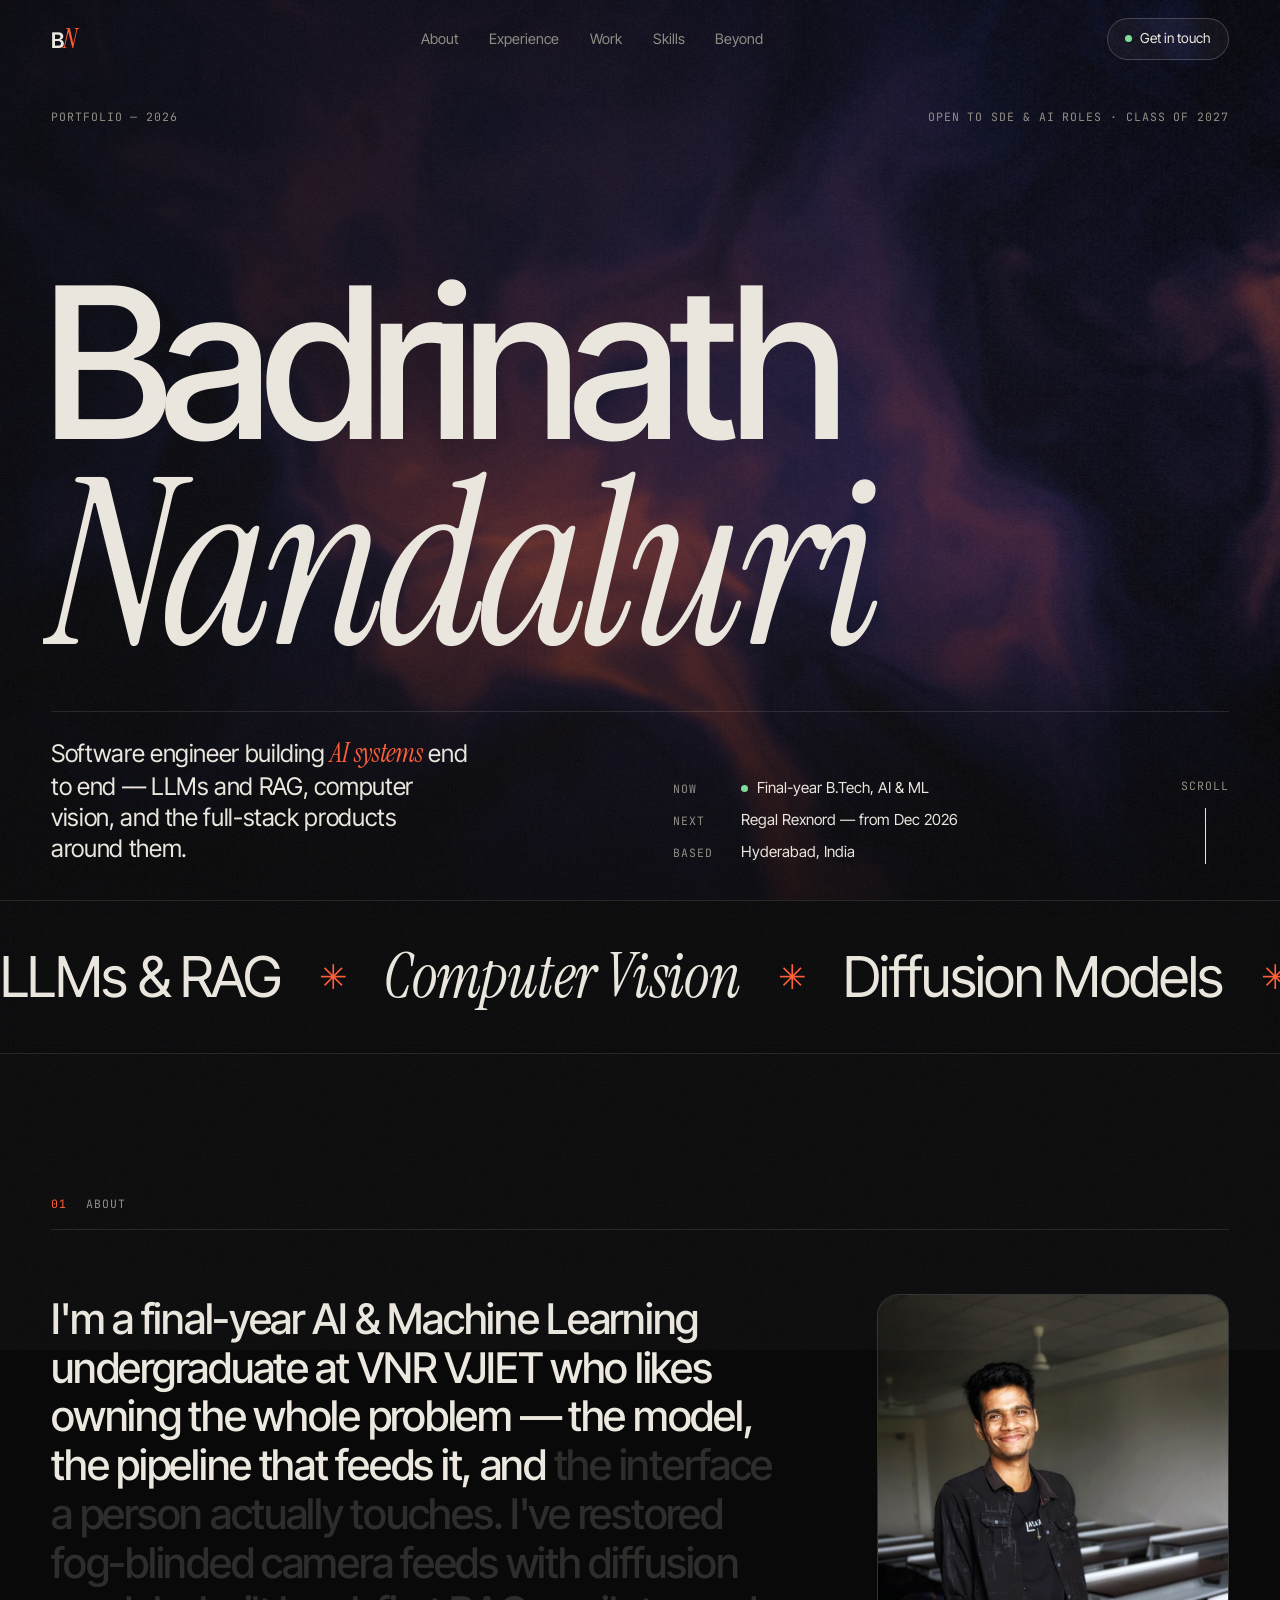
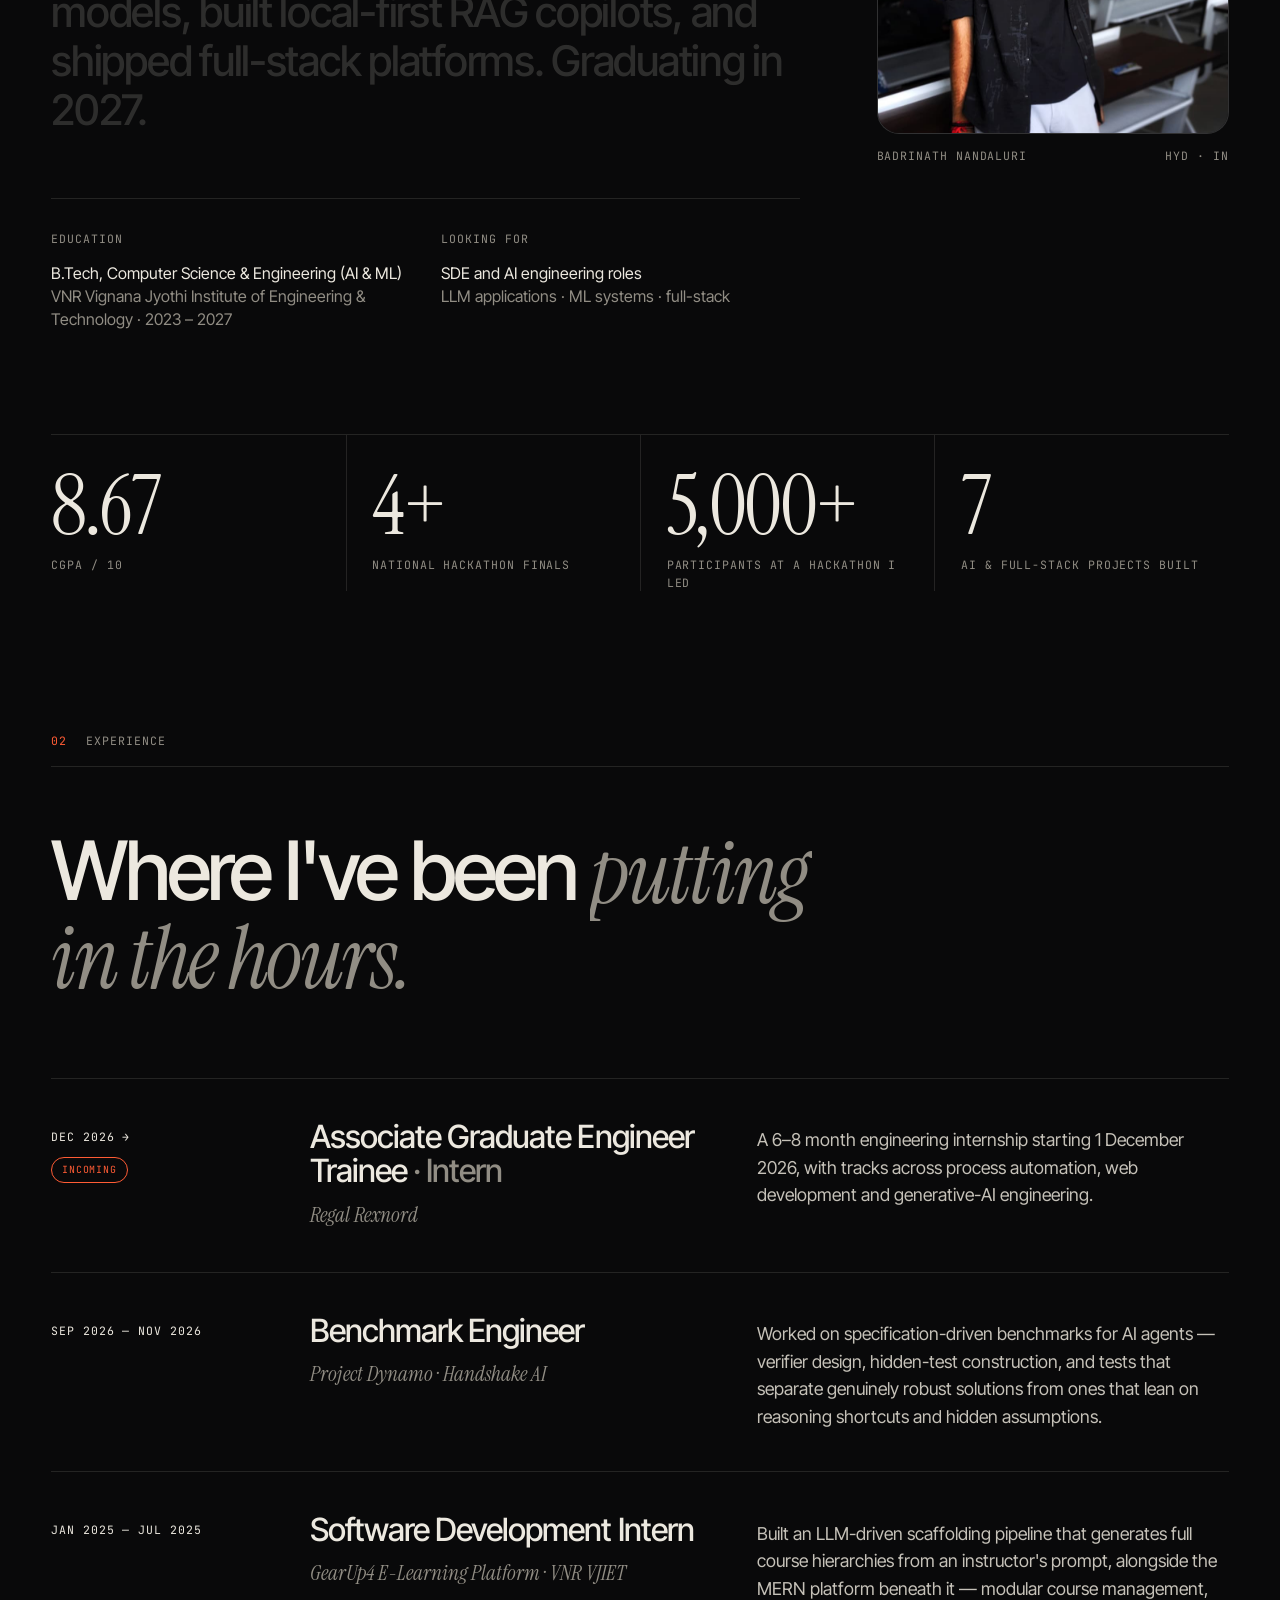
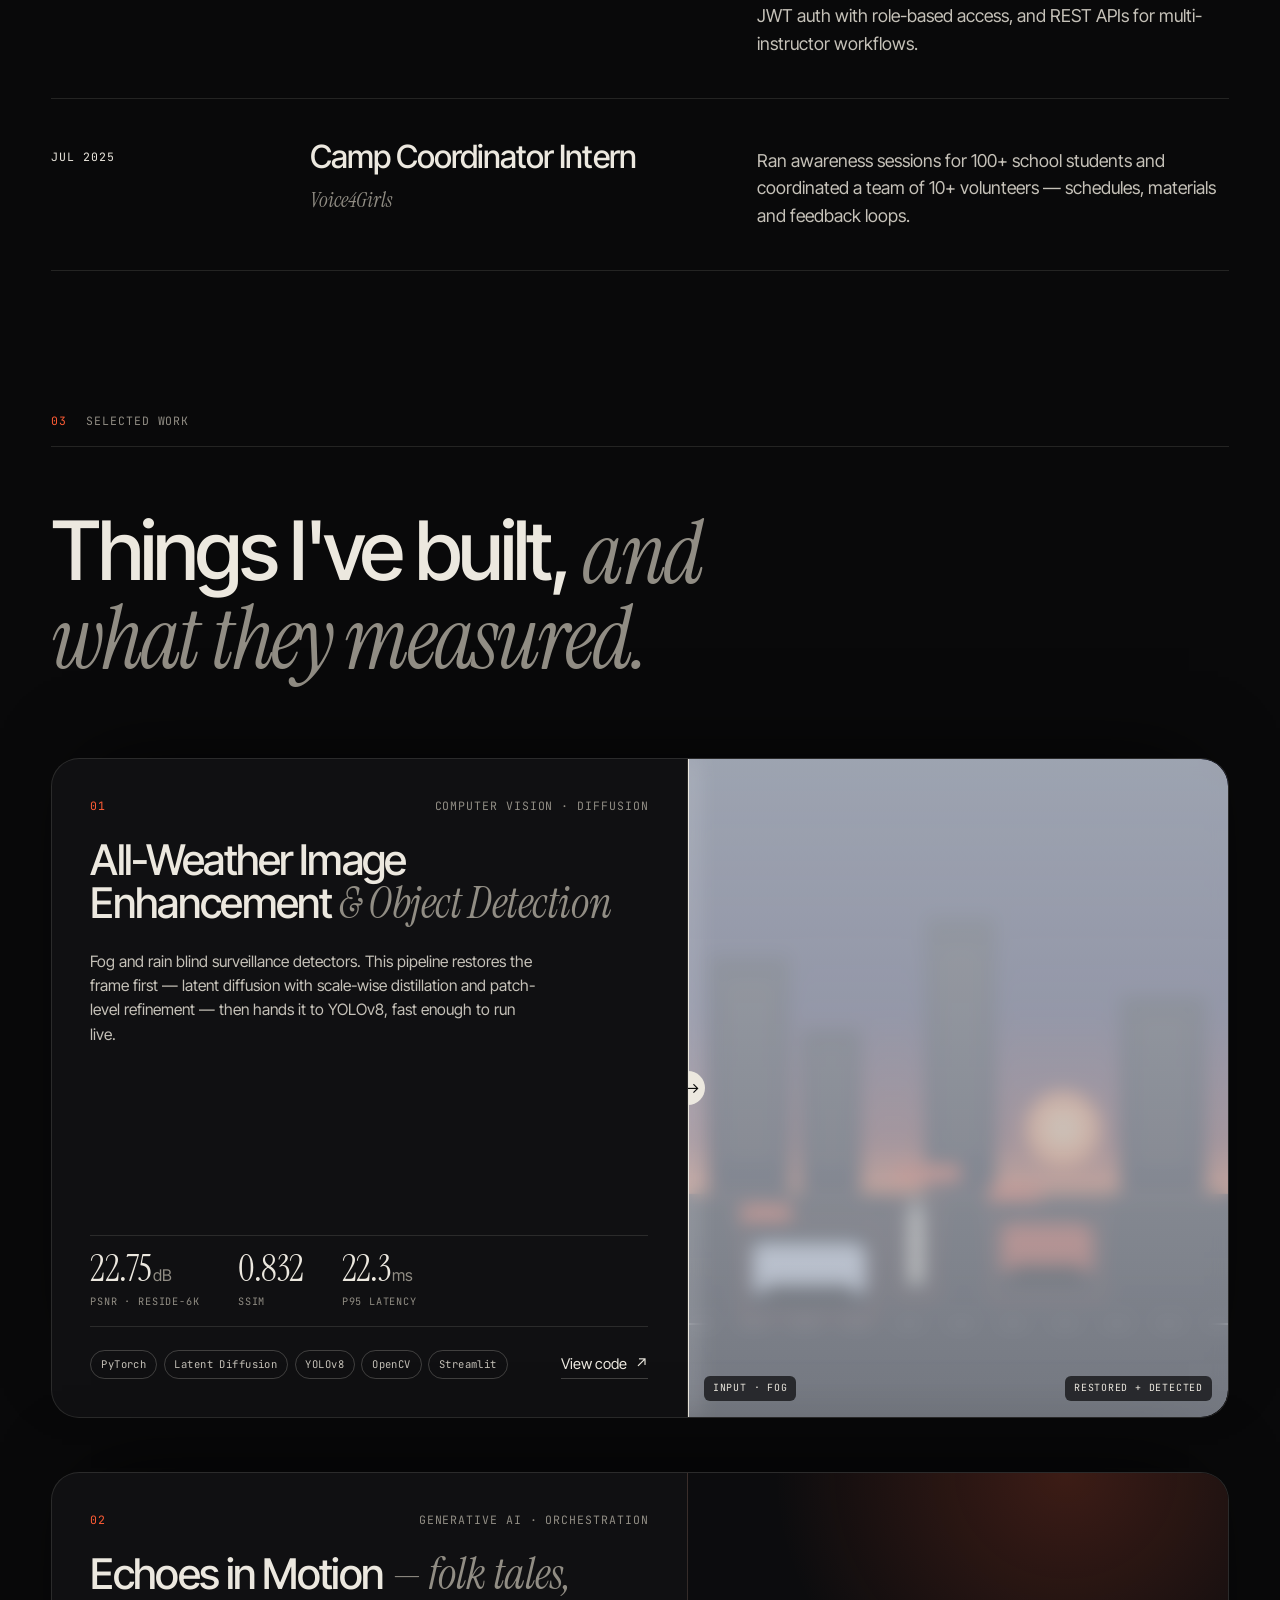
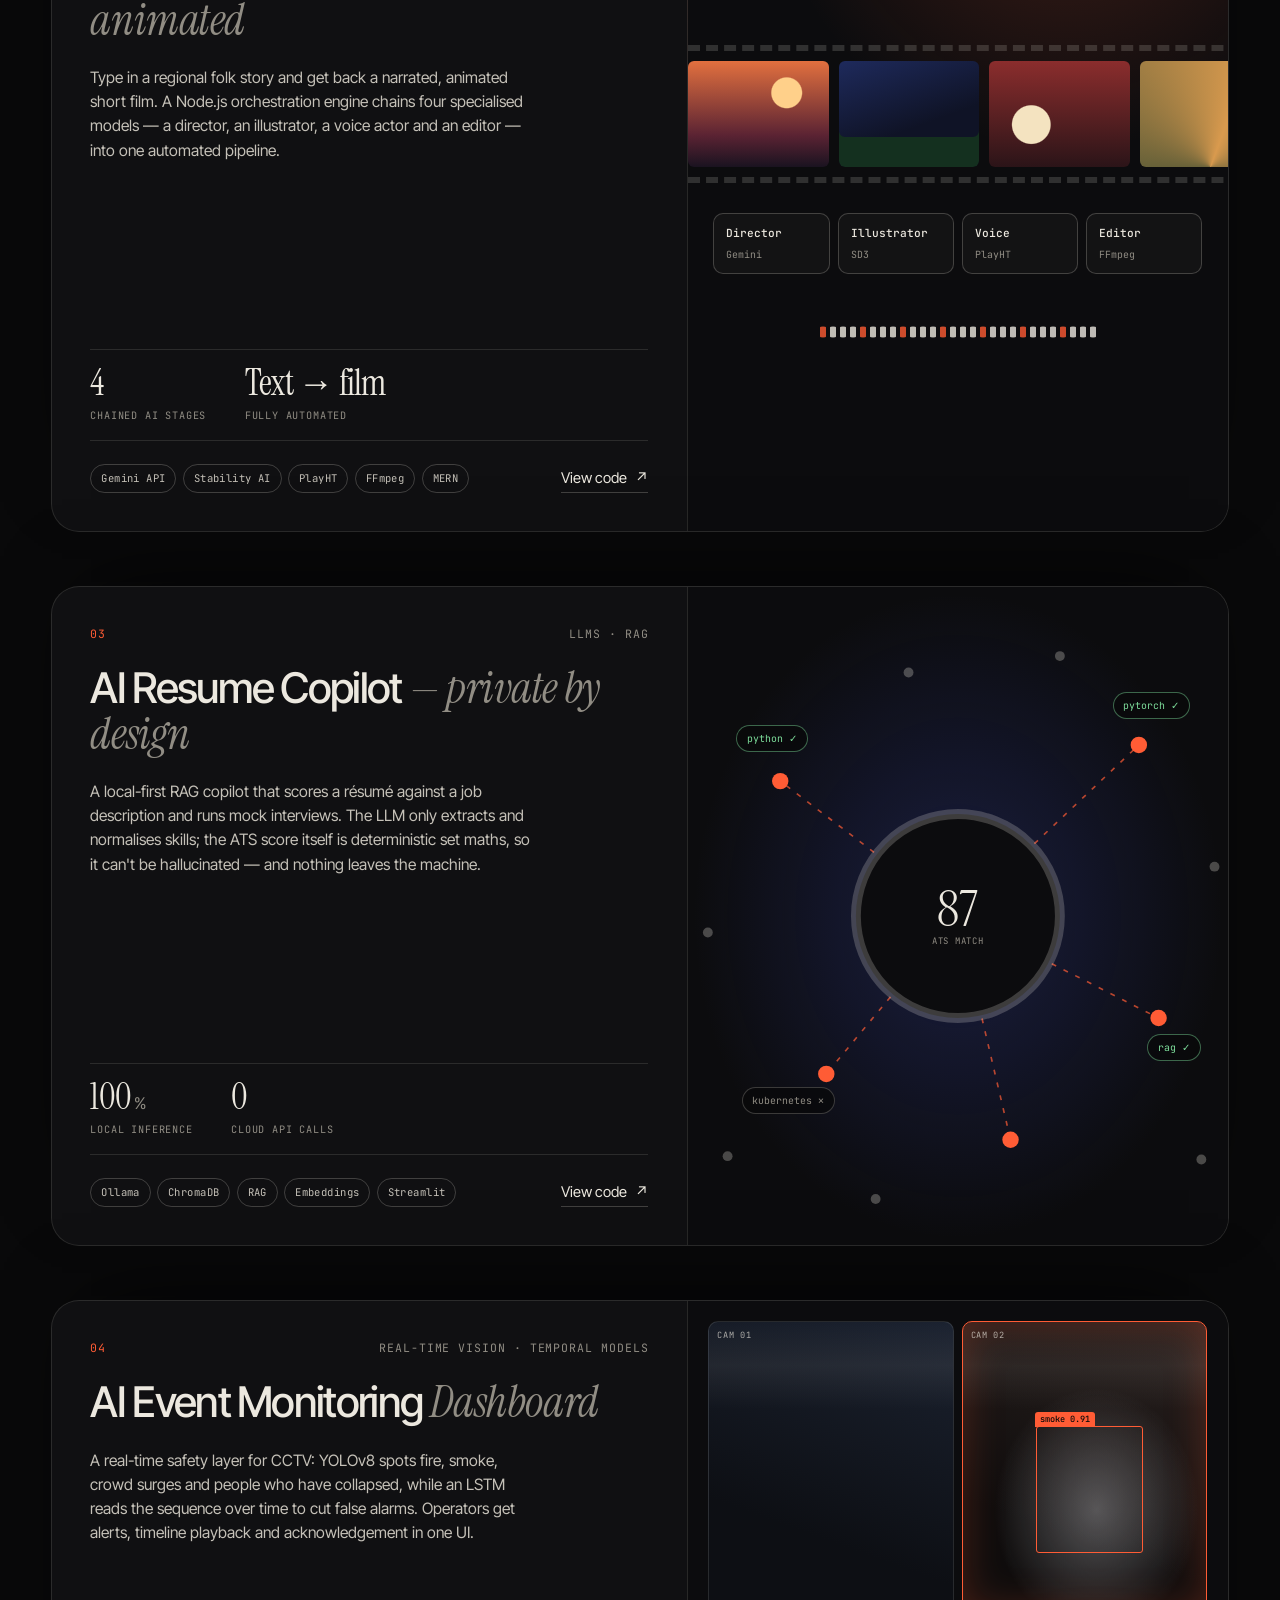
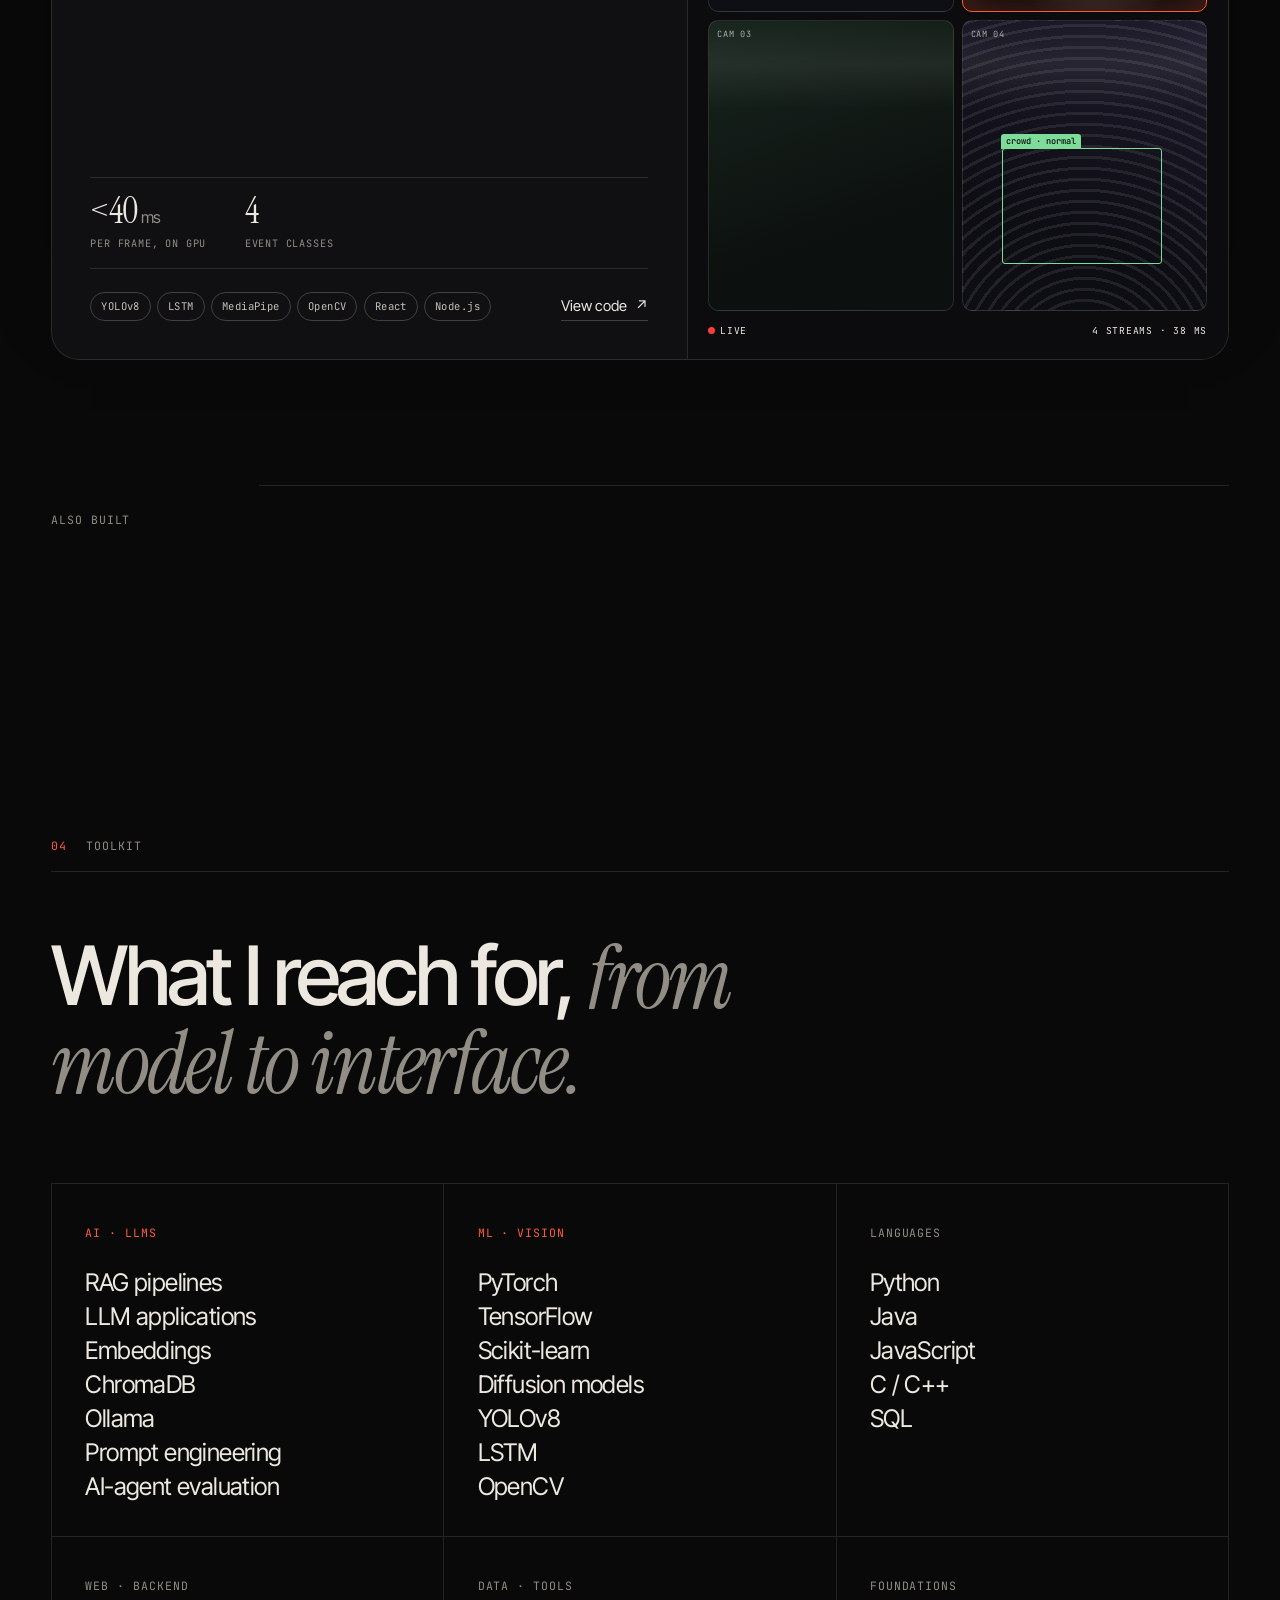
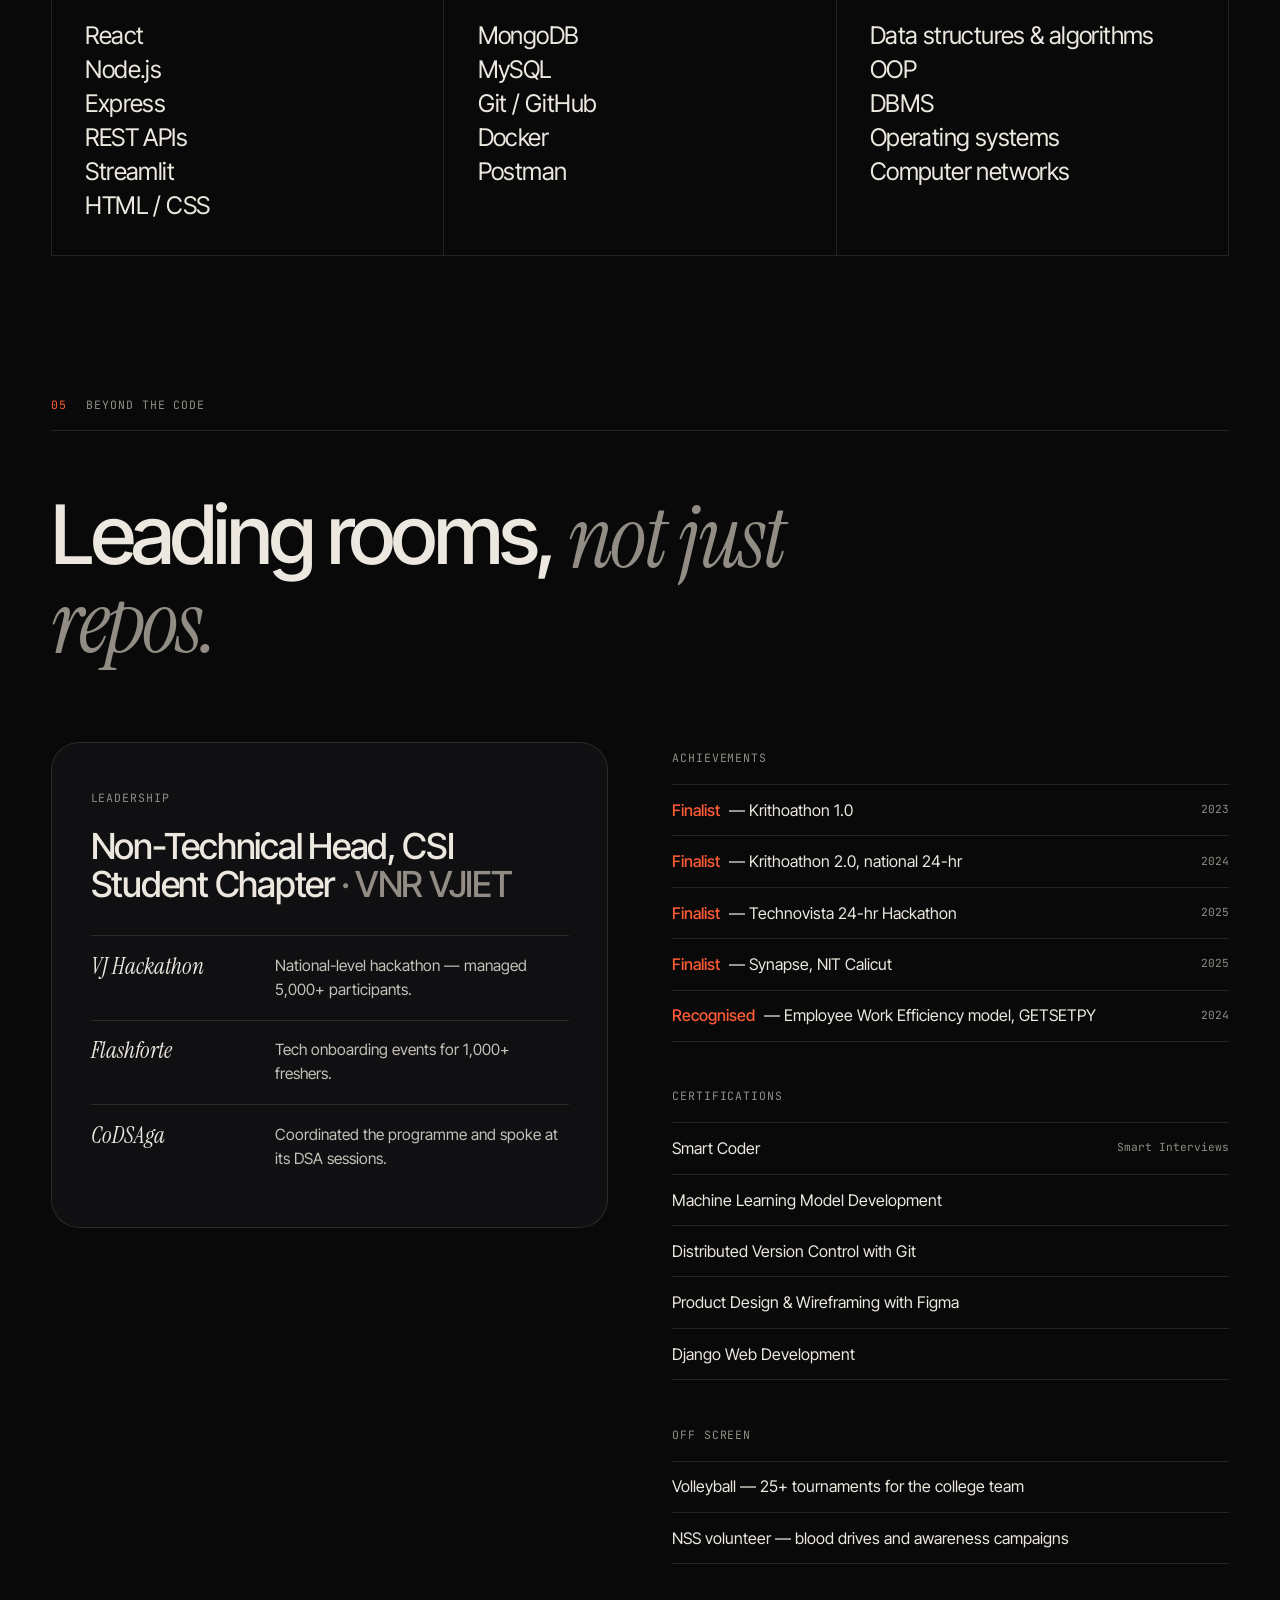
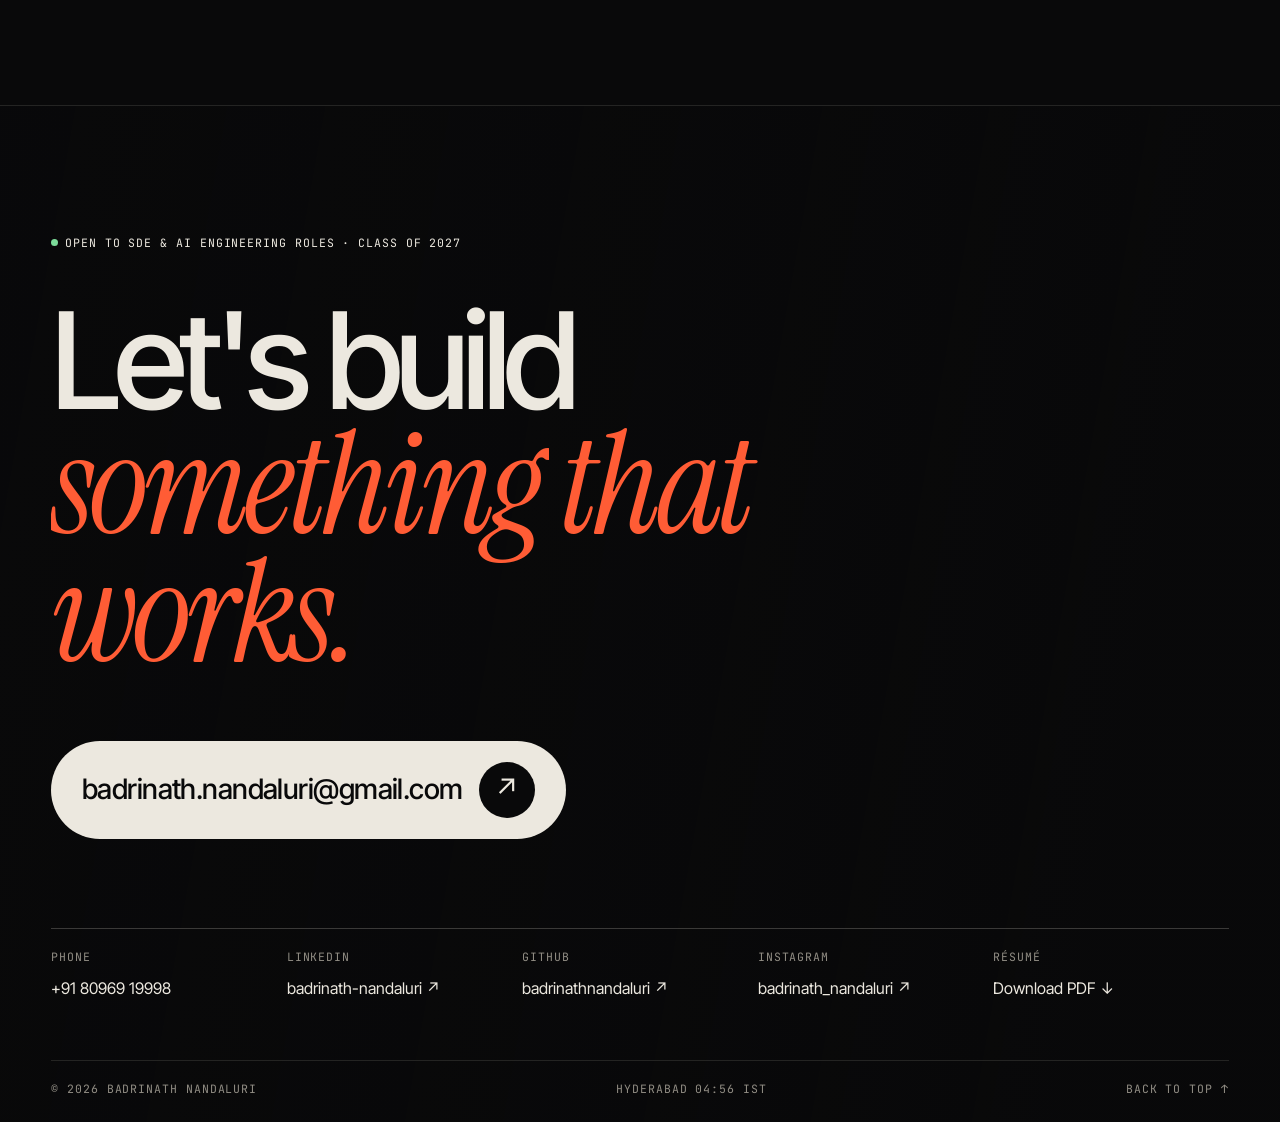
==== index.html @ 9f899bd2 "Add personal portfolio site Co-Authored-By: Claude <noreply@anthropic.com>" ====
<!doctype html>
<html lang="en">
<head>
  <meta charset="utf-8">
  <meta name="viewport" content="width=device-width, initial-scale=1">
  <title>Badrinath Nandaluri — Software Engineer, AI &amp; LLM Systems</title>
  <meta name="description" content="Portfolio of Badrinath Nandaluri — software engineer building AI systems end to end: LLMs and RAG, computer vision, and the full-stack products around them.">
  <meta name="theme-color" content="#09090a">
  <meta property="og:type" content="website">
  <meta property="og:title" content="Badrinath Nandaluri — Software Engineer, AI &amp; LLM Systems">
  <meta property="og:description" content="AI systems built end to end: LLMs and RAG, computer vision, and the full-stack products around them.">
  <link rel="icon" href="assets/favicon.svg" type="image/svg+xml">
  <link rel="preconnect" href="https://fonts.googleapis.com">
  <link rel="preconnect" href="https://fonts.gstatic.com" crossorigin>
  <link href="https://fonts.googleapis.com/css2?family=Instrument+Serif:ital@0;1&family=Inter+Tight:wght@400;500;600&family=JetBrains+Mono:wght@400;500&display=swap" rel="stylesheet">
  <link rel="stylesheet" href="css/style.css">
  <script>document.documentElement.classList.add('js');</script>
</head>
<body>

  <!-- Intro loader -->
  <div class="loader" aria-hidden="true">
    <div class="loader__row">
      <span class="loader__name">Badrinath Nandaluri</span>
      <span class="loader__count"><span id="loaderCount">0</span></span>
    </div>
    <div class="loader__bar"><i id="loaderBar"></i></div>
  </div>

  <!-- Living background -->
  <canvas id="gl" aria-hidden="true"></canvas>
  <div class="grain" aria-hidden="true"></div>

  <!-- Cursor -->
  <div class="cursor" aria-hidden="true"><span class="cursor__label"></span></div>

  <header class="nav" id="nav">
    <a class="nav__logo" href="#top" aria-label="Back to top">B<em>N</em></a>
    <nav class="nav__links" aria-label="Sections">
      <a href="#about">About</a>
      <a href="#experience">Experience</a>
      <a href="#work">Work</a>
      <a href="#skills">Skills</a>
      <a href="#beyond">Beyond</a>
    </nav>
    <a class="nav__cta" href="#contact" data-magnetic><i class="dot"></i>Get in touch</a>
  </header>

  <main id="top">

    <!-- ============ HERO ============ -->
    <section class="hero">
      <div class="hero__top">
        <span class="mono">Portfolio — 2026</span>
        <span class="mono hero__coords">Open to SDE &amp; AI roles · Class of 2027</span>
      </div>

      <h1 class="hero__title" aria-label="Badrinath Nandaluri">
        <span class="line"><span class="line__in">Badrinath</span></span>
        <span class="line line--serif"><span class="line__in"><em>Nandaluri</em></span></span>
      </h1>

      <div class="hero__bottom">
        <p class="hero__lede fade-up">
          Software engineer building <em>AI systems</em> end to end — LLMs and RAG,
          computer vision, and the full-stack products around them.
        </p>
        <ul class="hero__meta fade-up">
          <li><span class="mono">Now</span><span><i class="dot"></i>Final-year B.Tech, AI &amp; ML</span></li>
          <li><span class="mono">Next</span><span>Regal Rexnord — from Dec 2026</span></li>
          <li><span class="mono">Based</span><span>Hyderabad, India</span></li>
        </ul>
        <a class="hero__scroll fade-up" href="#about" aria-label="Scroll to about">
          <span class="mono">Scroll</span><i></i>
        </a>
      </div>
    </section>

    <!-- ============ MARQUEE ============ -->
    <div class="marquee" aria-hidden="true">
      <div class="marquee__track">
        <span>LLMs &amp; RAG</span><b>✳</b><span><em>Computer Vision</em></span><b>✳</b><span>Diffusion Models</span><b>✳</b><span><em>Full-Stack Engineering</em></span><b>✳</b><span>AI Evaluation</span><b>✳</b>
        <span>LLMs &amp; RAG</span><b>✳</b><span><em>Computer Vision</em></span><b>✳</b><span>Diffusion Models</span><b>✳</b><span><em>Full-Stack Engineering</em></span><b>✳</b><span>AI Evaluation</span><b>✳</b>
      </div>
    </div>

    <!-- ============ ABOUT ============ -->
    <section class="section about" id="about">
      <div class="section__head">
        <span class="mono idx">01</span>
        <span class="mono">About</span>
      </div>

      <div class="about__grid">
        <div class="about__text">
          <p class="about__statement" data-scrub>
            I'm a final-year AI &amp; Machine Learning undergraduate at VNR VJIET who likes owning the
            whole problem — the model, the pipeline that feeds it, and the interface a person actually
            touches. I've restored fog-blinded camera feeds with diffusion models, built local-first RAG
            copilots, and shipped full-stack platforms. Graduating in 2027.
          </p>

          <div class="about__edu reveal">
            <div>
              <span class="mono">Education</span>
              <p>B.Tech, Computer Science &amp; Engineering (AI &amp; ML)<br><span class="dim">VNR Vignana Jyothi Institute of Engineering &amp; Technology · 2023 – 2027</span></p>
            </div>
            <div>
              <span class="mono">Looking for</span>
              <p>SDE and AI engineering roles<br><span class="dim">LLM applications · ML systems · full-stack</span></p>
            </div>
          </div>
        </div>

        <figure class="about__photo reveal" data-tilt>
          <div class="about__photo-in">
            <img src="assets/photo.jpg" alt="Portrait of Badrinath Nandaluri" loading="lazy" onerror="this.parentNode.classList.add('no-photo');this.remove()">
            <div class="about__mono" aria-hidden="true">B<em>N</em></div>
          </div>
          <figcaption class="mono"><span>Badrinath Nandaluri</span><span>HYD · IN</span></figcaption>
        </figure>
      </div>

      <ul class="stats">
        <li class="reveal"><strong><span data-count="8.67" data-decimals="2">8.67</span></strong><span class="mono">CGPA / 10</span></li>
        <li class="reveal"><strong><span data-count="4">4</span>+</strong><span class="mono">National hackathon finals</span></li>
        <li class="reveal"><strong><span data-count="5000" data-sep="1">5,000</span>+</strong><span class="mono">Participants at a hackathon I led</span></li>
        <li class="reveal"><strong><span data-count="7">7</span></strong><span class="mono">AI &amp; full-stack projects built</span></li>
      </ul>
    </section>

    <!-- ============ EXPERIENCE ============ -->
    <section class="section experience" id="experience">
      <div class="section__head">
        <span class="mono idx">02</span>
        <span class="mono">Experience</span>
      </div>
      <h2 class="section__title" data-split>Where I've been <em>putting in the hours.</em></h2>

      <ol class="xp">
        <li class="xp__row reveal">
          <div class="xp__when mono">Dec 2026 →<span class="tag">Incoming</span></div>
          <div class="xp__what">
            <h3>Associate Graduate Engineer Trainee <span class="dim">· Intern</span></h3>
            <p class="xp__org">Regal Rexnord</p>
          </div>
          <p class="xp__desc">A 6–8 month engineering internship starting 1 December 2026, with tracks across process automation, web development and generative-AI engineering.</p>
        </li>

        <li class="xp__row reveal">
          <div class="xp__when mono">Sep 2026 — Nov 2026</div>
          <div class="xp__what">
            <h3>Benchmark Engineer</h3>
            <p class="xp__org">Project Dynamo · Handshake AI</p>
          </div>
          <p class="xp__desc">Worked on specification-driven benchmarks for AI agents — verifier design, hidden-test construction, and tests that separate genuinely robust solutions from ones that lean on reasoning shortcuts and hidden assumptions.</p>
        </li>

        <li class="xp__row reveal">
          <div class="xp__when mono">Jan 2025 — Jul 2025</div>
          <div class="xp__what">
            <h3>Software Development Intern</h3>
            <p class="xp__org">GearUp4 E-Learning Platform · VNR VJIET</p>
          </div>
          <p class="xp__desc">Built an LLM-driven scaffolding pipeline that generates full course hierarchies from an instructor's prompt, alongside the MERN platform beneath it — modular course management, JWT auth with role-based access, and REST APIs for multi-instructor workflows.</p>
        </li>

        <li class="xp__row reveal">
          <div class="xp__when mono">Jul 2025</div>
          <div class="xp__what">
            <h3>Camp Coordinator Intern</h3>
            <p class="xp__org">Voice4Girls</p>
          </div>
          <p class="xp__desc">Ran awareness sessions for 100+ school students and coordinated a team of 10+ volunteers — schedules, materials and feedback loops.</p>
        </li>
      </ol>
    </section>

    <!-- ============ WORK ============ -->
    <section class="section work" id="work">
      <div class="section__head">
        <span class="mono idx">03</span>
        <span class="mono">Selected work</span>
      </div>
      <h2 class="section__title" data-split>Things I've built, <em>and what they measured.</em></h2>

      <div class="stack">

        <!-- 01 -->
        <article class="card" id="project-1" style="--i:0">
          <div class="card__in">
            <div class="card__body">
              <div class="card__top mono"><span>01</span><span>Computer vision · Diffusion</span></div>
              <h3 class="card__title">All-Weather Image Enhancement <em>&amp; Object Detection</em></h3>
              <p class="card__desc">Fog and rain blind surveillance detectors. This pipeline restores the frame first — latent diffusion with scale-wise distillation and patch-level refinement — then hands it to YOLOv8, fast enough to run live.</p>
              <dl class="card__metrics">
                <div><dt>22.75<small>dB</small></dt><dd class="mono">PSNR · RESIDE-6K</dd></div>
                <div><dt>0.832</dt><dd class="mono">SSIM</dd></div>
                <div><dt>22.3<small>ms</small></dt><dd class="mono">P95 latency</dd></div>
              </dl>
              <div class="card__foot">
                <ul class="chips"><li>PyTorch</li><li>Latent Diffusion</li><li>YOLOv8</li><li>OpenCV</li><li>Streamlit</li></ul>
                <a class="arrow-link" href="https://github.com/badrinathnandaluri/All_Weather_Image_Enhancement_and_Object-Detection" target="_blank" rel="noopener" data-cursor="Open">View code <span>↗</span></a>
              </div>
            </div>
            <div class="card__visual v-weather" aria-hidden="true">
              <div class="v-weather__scene">
                <i class="sun"></i>
                <i class="bld b1"></i><i class="bld b2"></i><i class="bld b3"></i><i class="bld b4"></i>
                <i class="road"></i>
                <i class="car c1"></i><i class="car c2"></i><i class="person"></i>
              </div>
              <div class="v-weather__boxes">
                <b class="box bx1"><span>car 0.94</span></b>
                <b class="box bx2"><span>car 0.89</span></b>
                <b class="box bx3"><span>person 0.91</span></b>
              </div>
              <div class="v-weather__fog"></div>
              <div class="v-weather__bar"></div>
              <span class="v-label v-label--l mono">Input · fog</span>
              <span class="v-label v-label--r mono">Restored + detected</span>
            </div>
          </div>
        </article>

        <!-- 02 -->
        <article class="card" id="project-2" style="--i:1">
          <div class="card__in">
            <div class="card__body">
              <div class="card__top mono"><span>02</span><span>Generative AI · Orchestration</span></div>
              <h3 class="card__title">Echoes in Motion <em>— folk tales, animated</em></h3>
              <p class="card__desc">Type in a regional folk story and get back a narrated, animated short film. A Node.js orchestration engine chains four specialised models — a director, an illustrator, a voice actor and an editor — into one automated pipeline.</p>
              <dl class="card__metrics">
                <div><dt>4</dt><dd class="mono">Chained AI stages</dd></div>
                <div><dt>Text → film</dt><dd class="mono">Fully automated</dd></div>
              </dl>
              <div class="card__foot">
                <ul class="chips"><li>Gemini API</li><li>Stability AI</li><li>PlayHT</li><li>FFmpeg</li><li>MERN</li></ul>
                <a class="arrow-link" href="https://github.com/badrinathnandaluri/echoesinmotion" target="_blank" rel="noopener" data-cursor="Open">View code <span>↗</span></a>
              </div>
            </div>
            <div class="card__visual v-echo" aria-hidden="true">
              <div class="v-echo__film">
                <i></i><i></i><i></i><i></i><i></i><i></i>
                <i></i><i></i><i></i><i></i><i></i><i></i>
              </div>
              <ol class="v-echo__pipe mono">
                <li><b>Director</b><span>Gemini</span></li>
                <li><b>Illustrator</b><span>SD3</span></li>
                <li><b>Voice</b><span>PlayHT</span></li>
                <li><b>Editor</b><span>FFmpeg</span></li>
              </ol>
              <div class="v-echo__wave"><i></i><i></i><i></i><i></i><i></i><i></i><i></i><i></i><i></i><i></i><i></i><i></i><i></i><i></i><i></i><i></i><i></i><i></i><i></i><i></i><i></i><i></i><i></i><i></i><i></i><i></i><i></i><i></i></div>
            </div>
          </div>
        </article>

        <!-- 03 -->
        <article class="card" id="project-3" style="--i:2">
          <div class="card__in">
            <div class="card__body">
              <div class="card__top mono"><span>03</span><span>LLMs · RAG</span></div>
              <h3 class="card__title">AI Resume Copilot <em>— private by design</em></h3>
              <p class="card__desc">A local-first RAG copilot that scores a résumé against a job description and runs mock interviews. The LLM only extracts and normalises skills; the ATS score itself is deterministic set maths, so it can't be hallucinated — and nothing leaves the machine.</p>
              <dl class="card__metrics">
                <div><dt>100<small>%</small></dt><dd class="mono">Local inference</dd></div>
                <div><dt>0</dt><dd class="mono">Cloud API calls</dd></div>
              </dl>
              <div class="card__foot">
                <ul class="chips"><li>Ollama</li><li>ChromaDB</li><li>RAG</li><li>Embeddings</li><li>Streamlit</li></ul>
                <a class="arrow-link" href="https://github.com/badrinathnandaluri/ai-resume-copilot" target="_blank" rel="noopener" data-cursor="Open">View code <span>↗</span></a>
              </div>
            </div>
            <div class="card__visual v-rag" aria-hidden="true">
              <svg class="v-rag__space" viewBox="0 0 400 400" preserveAspectRatio="xMidYMid slice">
                <g class="links">
                  <line x1="200" y1="200" x2="92" y2="118"/><line x1="200" y1="200" x2="310" y2="96"/>
                  <line x1="200" y1="200" x2="322" y2="262"/><line x1="200" y1="200" x2="120" y2="296"/>
                  <line x1="200" y1="200" x2="232" y2="336"/>
                </g>
                <g class="pts">
                  <circle cx="92" cy="118" r="5"/><circle cx="310" cy="96" r="5"/><circle cx="322" cy="262" r="5"/>
                  <circle cx="120" cy="296" r="5"/><circle cx="232" cy="336" r="5"/>
                </g>
                <g class="far">
                  <circle cx="48" cy="210" r="3"/><circle cx="356" cy="170" r="3"/><circle cx="170" cy="52" r="3"/>
                  <circle cx="262" cy="42" r="3"/><circle cx="60" cy="346" r="3"/><circle cx="348" cy="348" r="3"/>
                  <circle cx="30" cy="70" r="3"/><circle cx="376" cy="40" r="3"/><circle cx="150" cy="372" r="3"/>
                </g>
                <circle class="ring-bg" cx="200" cy="200" r="62"/>
                <circle class="ring" cx="200" cy="200" r="62" pathLength="100"/>
              </svg>
              <div class="v-rag__score"><strong>87</strong><span class="mono">ATS match</span></div>
              <span class="v-tag mono" style="left:9%;top:21%">python ✓</span>
              <span class="v-tag mono" style="right:7%;top:16%">pytorch ✓</span>
              <span class="v-tag mono" style="right:5%;top:68%">rag ✓</span>
              <span class="v-tag v-tag--miss mono" style="left:10%;top:76%">kubernetes ✕</span>
            </div>
          </div>
        </article>

        <!-- 04 -->
        <article class="card" id="project-4" style="--i:3">
          <div class="card__in">
            <div class="card__body">
              <div class="card__top mono"><span>04</span><span>Real-time vision · Temporal models</span></div>
              <h3 class="card__title">AI Event Monitoring <em>Dashboard</em></h3>
              <p class="card__desc">A real-time safety layer for CCTV: YOLOv8 spots fire, smoke, crowd surges and people who have collapsed, while an LSTM reads the sequence over time to cut false alarms. Operators get alerts, timeline playback and acknowledgement in one UI.</p>
              <dl class="card__metrics">
                <div><dt>&lt;40<small>ms</small></dt><dd class="mono">Per frame, on GPU</dd></div>
                <div><dt>4</dt><dd class="mono">Event classes</dd></div>
              </dl>
              <div class="card__foot">
                <ul class="chips"><li>YOLOv8</li><li>LSTM</li><li>MediaPipe</li><li>OpenCV</li><li>React</li><li>Node.js</li></ul>
                <a class="arrow-link" href="https://github.com/badrinathnandaluri/AI_Event_Monitoring_Dashboard" target="_blank" rel="noopener" data-cursor="Open">View code <span>↗</span></a>
              </div>
            </div>
            <div class="card__visual v-cctv" aria-hidden="true">
              <div class="v-cctv__grid">
                <div class="cam"><span class="mono">CAM 01</span></div>
                <div class="cam cam--alert"><span class="mono">CAM 02</span><b><span>smoke 0.91</span></b></div>
                <div class="cam"><span class="mono">CAM 03</span></div>
                <div class="cam"><span class="mono">CAM 04</span><b class="ok"><span>crowd · normal</span></b></div>
              </div>
              <div class="v-cctv__bar mono"><span><i class="rec"></i>LIVE</span><span>4 streams · 38 ms</span></div>
            </div>
          </div>
        </article>
      </div>

      <!-- More -->
      <div class="more">
        <span class="mono more__label">Also built</span>
        <ul class="more__list">
          <li class="reveal">
            <h4>Loanlytic</h4>
            <p>Loan-risk platform with OCR document extraction, tree-based and XGBoost classifiers, and a dashboard surfacing feature importance for reviewers.</p>
            <span class="mono">Scikit-learn · XGBoost · Tesseract · MERN</span>
          </li>
          <li class="reveal">
            <a href="https://github.com/badrinathnandaluri/apartment-billing-app" target="_blank" rel="noopener" data-cursor="Open"><h4>Apartment Billing <span>↗</span></h4></a>
            <p>Monthly water-billing app for a 12-flat complex: persistent meter history, rounding rules and a print-ready PDF ledger.</p>
            <span class="mono">Python · Streamlit · SQLite</span>
          </li>
          <li class="reveal">
            <h4>Supply Chain Management</h4>
            <p>Inventory, supplier and order modules on a normalised schema, with reorder alerts and role-based access.</p>
            <span class="mono">Java · JDBC · MySQL</span>
          </li>
        </ul>
      </div>
    </section>

    <!-- ============ SKILLS ============ -->
    <section class="section skills" id="skills">
      <div class="section__head">
        <span class="mono idx">04</span>
        <span class="mono">Toolkit</span>
      </div>
      <h2 class="section__title" data-split>What I reach for, <em>from model to interface.</em></h2>

      <div class="skills__grid">
        <div class="skill reveal">
          <span class="mono">AI · LLMs</span>
          <ul><li>RAG pipelines</li><li>LLM applications</li><li>Embeddings</li><li>ChromaDB</li><li>Ollama</li><li>Prompt engineering</li><li>AI-agent evaluation</li></ul>
        </div>
        <div class="skill reveal">
          <span class="mono">ML · Vision</span>
          <ul><li>PyTorch</li><li>TensorFlow</li><li>Scikit-learn</li><li>Diffusion models</li><li>YOLOv8</li><li>LSTM</li><li>OpenCV</li></ul>
        </div>
        <div class="skill reveal">
          <span class="mono">Languages</span>
          <ul><li>Python</li><li>Java</li><li>JavaScript</li><li>C / C++</li><li>SQL</li></ul>
        </div>
        <div class="skill reveal">
          <span class="mono">Web · Backend</span>
          <ul><li>React</li><li>Node.js</li><li>Express</li><li>REST APIs</li><li>Streamlit</li><li>HTML / CSS</li></ul>
        </div>
        <div class="skill reveal">
          <span class="mono">Data · Tools</span>
          <ul><li>MongoDB</li><li>MySQL</li><li>Git / GitHub</li><li>Docker</li><li>Postman</li></ul>
        </div>
        <div class="skill reveal">
          <span class="mono">Foundations</span>
          <ul><li>Data structures &amp; algorithms</li><li>OOP</li><li>DBMS</li><li>Operating systems</li><li>Computer networks</li></ul>
        </div>
      </div>
    </section>

    <!-- ============ BEYOND ============ -->
    <section class="section beyond" id="beyond">
      <div class="section__head">
        <span class="mono idx">05</span>
        <span class="mono">Beyond the code</span>
      </div>
      <h2 class="section__title" data-split>Leading rooms, <em>not just repos.</em></h2>

      <div class="beyond__grid">
        <div class="lead reveal">
          <span class="mono">Leadership</span>
          <h3>Non-Technical Head, CSI Student Chapter <span class="dim">· VNR VJIET</span></h3>
          <ul class="lead__list">
            <li><strong>VJ Hackathon</strong><span>National-level hackathon — managed 5,000+ participants.</span></li>
            <li><strong>Flashforte</strong><span>Tech onboarding events for 1,000+ freshers.</span></li>
            <li><strong>CoDSAga</strong><span>Coordinated the programme and spoke at its DSA sessions.</span></li>
          </ul>
        </div>

        <div class="honors">
          <div class="honor reveal">
            <span class="mono">Achievements</span>
            <ul>
              <li><b>Finalist</b> — Krithoathon 1.0 <i>2023</i></li>
              <li><b>Finalist</b> — Krithoathon 2.0, national 24-hr <i>2024</i></li>
              <li><b>Finalist</b> — Technovista 24-hr Hackathon <i>2025</i></li>
              <li><b>Finalist</b> — Synapse, NIT Calicut <i>2025</i></li>
              <li><b>Recognised</b> — Employee Work Efficiency model, GETSETPY <i>2024</i></li>
            </ul>
          </div>
          <div class="honor reveal">
            <span class="mono">Certifications</span>
            <ul>
              <li>Smart Coder <i>Smart Interviews</i></li>
              <li>Machine Learning Model Development</li>
              <li>Distributed Version Control with Git</li>
              <li>Product Design &amp; Wireframing with Figma</li>
              <li>Django Web Development</li>
            </ul>
          </div>
          <div class="honor reveal">
            <span class="mono">Off screen</span>
            <ul>
              <li>Volleyball — 25+ tournaments for the college team</li>
              <li>NSS volunteer — blood drives and awareness campaigns</li>
            </ul>
          </div>
        </div>
      </div>
    </section>

    <!-- ============ CONTACT ============ -->
    <section class="contact" id="contact">
      <span class="mono contact__kicker"><i class="dot"></i>Open to SDE &amp; AI engineering roles · Class of 2027</span>
      <h2 class="contact__title" data-split>Let's build <em>something that works.</em></h2>

      <a class="contact__mail" href="mailto:badrinath.nandaluri@gmail.com" data-magnetic data-cursor="Write">
        <span>badrinath.nandaluri@gmail.com</span><b>↗</b>
      </a>

      <div class="contact__row">
        <a href="tel:+918096919998" data-cursor="Call"><span class="mono">Phone</span>+91 80969 19998</a>
        <a href="https://www.linkedin.com/in/badrinath-nandaluri" target="_blank" rel="noopener" data-cursor="Open"><span class="mono">LinkedIn</span>badrinath-nandaluri ↗</a>
        <a href="https://github.com/badrinathnandaluri" target="_blank" rel="noopener" data-cursor="Open"><span class="mono">GitHub</span>badrinathnandaluri ↗</a>
        <a href="https://www.instagram.com/badrinath_nandaluri" target="_blank" rel="noopener" data-cursor="Open"><span class="mono">Instagram</span>badrinath_nandaluri ↗</a>
        <a href="assets/Badrinath_Nandaluri_Resume.pdf" target="_blank" rel="noopener" data-cursor="PDF"><span class="mono">Résumé</span>Download PDF ↓</a>
      </div>

      <footer class="footer mono">
        <span>© <span id="year">2026</span> Badrinath Nandaluri</span>
        <span>Hyderabad <span id="clock">--:--</span> IST</span>
        <a href="#top">Back to top ↑</a>
      </footer>
    </section>
  </main>

  <script src="js/lenis.min.js"></script>
  <script src="js/main.js"></script>
</body>
</html>
---- css/style.css ----
/* ==========================================================================
   Badrinath Nandaluri — portfolio
   ========================================================================== */

:root {
  --bg: #09090a;
  --bg-2: #101012;
  --bg-3: #17171a;
  --fg: #ece8df;
  --muted: #918d84;
  --dim: #5f5c56;
  --line: rgba(236, 232, 223, 0.12);
  --line-2: rgba(236, 232, 223, 0.22);
  --accent: #ff5c35;
  --accent-soft: rgba(255, 92, 53, 0.14);
  --ok: #7ddc9a;

  --sans: "Inter Tight", "Helvetica Neue", Arial, sans-serif;
  --serif: "Instrument Serif", "Times New Roman", serif;
  --mono: "JetBrains Mono", ui-monospace, Consolas, monospace;

  --pad: clamp(1.25rem, 4vw, 4rem);
  --ease: cubic-bezier(0.2, 0.8, 0.2, 1);
  --ease-io: cubic-bezier(0.76, 0, 0.24, 1);
}

*, *::before, *::after { box-sizing: border-box; }

html { -webkit-text-size-adjust: 100%; scroll-behavior: smooth; }
html.lenis { scroll-behavior: auto; }
.lenis.lenis-smooth { scroll-behavior: auto !important; }
.lenis.lenis-stopped { overflow: hidden; }

body {
  margin: 0;
  background: var(--bg);
  color: var(--fg);
  font-family: var(--sans);
  font-size: clamp(1rem, 0.95rem + 0.2vw, 1.125rem);
  line-height: 1.55;
  -webkit-font-smoothing: antialiased;
  -moz-osx-font-smoothing: grayscale;
  overflow-x: clip;
}

::selection { background: var(--accent); color: #0a0a0a; }

a { color: inherit; text-decoration: none; }
ul, ol { list-style: none; margin: 0; padding: 0; }
h1, h2, h3, h4, p, figure, dl, dd { margin: 0; }
em { font-family: var(--serif); font-style: italic; font-weight: 400; letter-spacing: -0.01em; }
img { display: block; max-width: 100%; }

:focus-visible { outline: 2px solid var(--accent); outline-offset: 4px; border-radius: 4px; }

.mono {
  font-family: var(--mono);
  font-size: 0.72rem;
  letter-spacing: 0.08em;
  text-transform: uppercase;
  color: var(--muted);
}
.dim { color: var(--muted); }

.dot {
  display: inline-block;
  width: 7px; height: 7px;
  border-radius: 50%;
  background: var(--ok);
  margin-right: 0.6em;
  box-shadow: 0 0 0 0 rgba(125, 220, 154, 0.6);
  animation: pulse 2.2s infinite;
  vertical-align: 0.08em;
}
@keyframes pulse {
  0% { box-shadow: 0 0 0 0 rgba(125, 220, 154, 0.55); }
  70% { box-shadow: 0 0 0 9px rgba(125, 220, 154, 0); }
  100% { box-shadow: 0 0 0 0 rgba(125, 220, 154, 0); }
}

/* ---------- Background canvas + grain ---------- */
#gl {
  position: fixed; inset: 0;
  width: 100%; height: 100%;
  z-index: 0;
  pointer-events: none;
  background:
    radial-gradient(60% 60% at 75% 30%, rgba(255, 92, 53, 0.28), transparent 70%),
    radial-gradient(50% 60% at 20% 70%, rgba(48, 62, 150, 0.4), transparent 70%),
    var(--bg);
}
.grain {
  position: fixed; inset: -50%;
  z-index: 2;
  pointer-events: none;
  opacity: 0.07;
  background-image: url("data:image/svg+xml,%3Csvg xmlns='http://www.w3.org/2000/svg' width='180' height='180'%3E%3Cfilter id='n'%3E%3CfeTurbulence type='fractalNoise' baseFrequency='.9' numOctaves='2' stitchTiles='stitch'/%3E%3C/filter%3E%3Crect width='100%25' height='100%25' filter='url(%23n)'/%3E%3C/svg%3E");
  animation: grain 0.9s steps(6) infinite;
}
@keyframes grain {
  0% { transform: translate(0, 0); } 20% { transform: translate(-3%, 2%); }
  40% { transform: translate(2%, -3%); } 60% { transform: translate(-2%, -2%); }
  80% { transform: translate(3%, 3%); } 100% { transform: translate(0, 0); }
}

main { position: relative; z-index: 1; }

/* ---------- Loader ---------- */
.loader { display: none; }
.js .loader {
  position: fixed; inset: 0; z-index: 100;
  display: flex; flex-direction: column; justify-content: flex-end;
  padding: var(--pad);
  background: var(--bg);
  transition: transform 1.1s var(--ease-io), visibility 0s 1.1s;
}
.js .loaded .loader { transform: translateY(-100%); visibility: hidden; }
.loader__row { display: flex; justify-content: space-between; align-items: flex-end; }
.loader__name { font-family: var(--serif); font-style: italic; font-size: clamp(1.4rem, 3vw, 2.2rem); }
.loader__count { font-size: clamp(4rem, 16vw, 13rem); line-height: 0.85; font-weight: 500; letter-spacing: -0.05em; font-variant-numeric: tabular-nums; }
.loader__bar { height: 1px; background: var(--line); margin-top: 1.5rem; }
.loader__bar i { display: block; height: 100%; width: 0; background: var(--accent); }

/* ---------- Cursor ---------- */
.cursor {
  position: fixed; top: 0; left: 0; z-index: 90;
  width: 12px; height: 12px;
  margin: -6px 0 0 -6px;
  border-radius: 50%;
  background: var(--fg);
  mix-blend-mode: difference;
  pointer-events: none;
  opacity: 0;
  display: grid; place-items: center;
  transition: width 0.35s var(--ease), height 0.35s var(--ease), margin 0.35s var(--ease), opacity 0.3s, background 0.3s;
  will-change: transform;
}
.cursor.is-on { opacity: 1; }
.cursor.is-link { width: 44px; height: 44px; margin: -22px 0 0 -22px; }
.cursor.is-label { width: 84px; height: 84px; margin: -42px 0 0 -42px; mix-blend-mode: normal; background: var(--accent); }
.cursor__label { font-family: var(--mono); font-size: 0.66rem; letter-spacing: 0.08em; text-transform: uppercase; color: #0a0a0a; opacity: 0; transition: opacity 0.2s; }
.cursor.is-label .cursor__label { opacity: 1; }
@media (hover: none), (pointer: coarse) { .cursor { display: none; } }

/* ---------- Nav ---------- */
.nav {
  position: fixed; top: 0; left: 0; right: 0; z-index: 50;
  display: flex; align-items: center; justify-content: space-between;
  padding: 1.1rem var(--pad);
  transition: transform 0.6s var(--ease), background 0.4s, backdrop-filter 0.4s;
}
.nav.is-hidden { transform: translateY(-110%); }
.nav.is-solid { background: rgba(9, 9, 10, 0.62); backdrop-filter: blur(16px) saturate(1.3); -webkit-backdrop-filter: blur(16px) saturate(1.3); }
.nav__logo { font-size: 1.35rem; font-weight: 600; letter-spacing: -0.04em; }
.nav__logo em { color: var(--accent); font-size: 1.2em; }
.nav__links { display: flex; gap: clamp(1rem, 2.4vw, 2.4rem); font-size: 0.9rem; }
.nav__links a { position: relative; color: var(--muted); transition: color 0.3s; }
.nav__links a::after { content: ""; position: absolute; left: 0; right: 0; bottom: -4px; height: 1px; background: var(--fg); transform: scaleX(0); transform-origin: right; transition: transform 0.45s var(--ease); }
.nav__links a:hover { color: var(--fg); }
.nav__links a:hover::after { transform: scaleX(1); transform-origin: left; }
.nav__cta {
  display: inline-flex; align-items: center;
  font-size: 0.86rem;
  padding: 0.6rem 1.05rem;
  border: 1px solid var(--line-2);
  border-radius: 999px;
  background: rgba(236, 232, 223, 0.04);
  transition: background 0.3s, color 0.3s, border-color 0.3s;
}
.nav__cta:hover { background: var(--fg); color: var(--bg); border-color: var(--fg); }
@media (max-width: 820px) { .nav__links { display: none; } }

/* ---------- Hero ---------- */
.hero {
  min-height: 100vh; min-height: 100svh;
  display: flex; flex-direction: column; justify-content: space-between;
  position: relative;
  padding: clamp(5.5rem, 12vh, 8rem) var(--pad) clamp(1.5rem, 4vh, 2.5rem);
}
.hero__top { display: flex; justify-content: space-between; gap: 1rem; }
.hero__title {
  font-size: min(16.5vw, 27vh, 17rem);
  line-height: 0.86;
  font-weight: 500;
  letter-spacing: -0.055em;
  margin: auto 0 clamp(1.5rem, 5vh, 3.5rem) -0.04em;
}
.line { display: block; overflow: hidden; padding: 0.06em 0.08em 0.1em 0; margin: -0.06em 0 -0.1em; }
.line--serif { padding-left: 0.02em; }
.line--serif em { font-size: 1.1em; letter-spacing: -0.035em; color: var(--fg); }
.line__in { display: block; }
.js .line__in { transform: translateY(112%) rotate(3deg); transform-origin: left top; transition: transform 1.4s var(--ease); }
.js .line:nth-child(2) .line__in { transition-delay: 0.12s; }
.js .loaded .line__in { transform: none; }

.hero__bottom {
  display: grid;
  grid-template-columns: minmax(0, 1.25fr) minmax(0, 1fr) auto;
  gap: clamp(1.5rem, 4vw, 4rem);
  align-items: end;
  padding-top: 1.5rem;
  border-top: 1px solid var(--line);
}
.hero__lede { font-size: clamp(1.15rem, 1.9vw, 1.7rem); line-height: 1.28; letter-spacing: -0.015em; max-width: 30ch; }
.hero__lede em { font-size: 1.12em; color: var(--accent); }
.hero__meta { display: grid; gap: 0.55rem; font-size: 0.95rem; }
.hero__meta li { display: grid; grid-template-columns: 4.2rem 1fr; align-items: baseline; }
.hero__scroll { display: flex; flex-direction: column; align-items: center; gap: 0.8rem; }
.hero__scroll i { display: block; width: 1px; height: 56px; background: var(--line-2); position: relative; overflow: hidden; }
.hero__scroll i::after { content: ""; position: absolute; inset: 0; background: var(--fg); animation: drip 2s var(--ease-io) infinite; }
@keyframes drip { 0% { transform: translateY(-100%); } 60%, 100% { transform: translateY(100%); } }

.js .fade-up { opacity: 0; transform: translateY(24px); transition: opacity 1.1s var(--ease) 0.5s, transform 1.1s var(--ease) 0.5s; }
.js .loaded .fade-up { opacity: 1; transform: none; }

@media (max-width: 820px) {
  .hero__bottom { grid-template-columns: 1fr; }
  .hero__scroll, .hero__coords { display: none; }
  .hero__title { font-size: min(21vw, 22vh); }
}

/* ---------- Marquee ---------- */
.marquee {
  overflow: hidden;
  border-block: 1px solid var(--line);
  padding: clamp(1rem, 2.4vw, 1.8rem) 0;
  background: rgba(9, 9, 10, 0.55);
  backdrop-filter: blur(10px); -webkit-backdrop-filter: blur(10px);
}
.marquee__track {
  display: flex; align-items: center; gap: clamp(1.5rem, 3vw, 3rem);
  width: max-content;
  font-size: clamp(1.6rem, 4.4vw, 4rem);
  letter-spacing: -0.03em;
  white-space: nowrap;
  animation: marquee 36s linear infinite;
  padding-right: clamp(1.5rem, 3vw, 3rem);
}
.marquee__track b { color: var(--accent); font-weight: 400; font-size: 0.6em; }
.marquee__track em { font-size: 1.08em; }
@keyframes marquee { to { transform: translateX(-50%); } }

/* ---------- Sections ---------- */
.section { padding: clamp(5rem, 11vw, 10rem) var(--pad) 0; }
.section__head {
  display: flex; gap: 1.2rem; align-items: center;
  padding-bottom: 1rem;
  border-bottom: 1px solid var(--line);
  margin-bottom: clamp(2rem, 5vw, 4.5rem);
}
.idx { color: var(--accent); }
.section__title {
  font-size: clamp(2.3rem, 6.4vw, 6.2rem);
  line-height: 0.98;
  font-weight: 500;
  letter-spacing: -0.045em;
  max-width: 16ch;
  margin-bottom: clamp(2.5rem, 6vw, 5rem);
}
.section__title em { color: var(--muted); letter-spacing: -0.03em; font-size: 1.06em; }

/* word split reveal */
.w { display: inline-block; overflow: hidden; vertical-align: top; padding: 0.08em 0.06em 0.16em 0; margin: -0.08em -0.06em -0.16em 0; }
.wi { display: inline-block; }
.js .wi { transform: translateY(115%); transition: transform 1.05s var(--ease) calc(var(--i, 0) * 40ms); }
.js .in .wi { transform: none; }

.js .reveal { opacity: 0; transform: translateY(36px); transition: opacity 1s var(--ease), transform 1s var(--ease); transition-delay: calc(var(--d, 0) * 90ms); }
.js .reveal.in { opacity: 1; transform: none; }

/* ---------- About ---------- */
.about__grid { display: grid; grid-template-columns: minmax(0, 1.7fr) minmax(0, 0.8fr); gap: clamp(2rem, 6vw, 6rem); align-items: start; }
.about__statement {
  font-size: clamp(1.5rem, 3.3vw, 3.1rem);
  line-height: 1.16;
  letter-spacing: -0.03em;
  font-weight: 500;
}
.sw { transition: opacity 0.5s linear; }
.js .sw { opacity: 0.16; }
.js .sw.on { opacity: 1; }
.about__edu { display: grid; grid-template-columns: 1fr 1fr; gap: 2rem; margin-top: clamp(2.5rem, 5vw, 4rem); padding-top: 1.5rem; border-top: 1px solid var(--line); }
.about__edu p { margin-top: 0.7rem; font-size: 1rem; line-height: 1.45; }

.about__photo { position: sticky; top: 16vh; perspective: 900px; }
.about__photo-in {
  position: relative;
  aspect-ratio: 4 / 5;
  border-radius: 22px;
  overflow: hidden;
  background: var(--bg-3);
  border: 1px solid var(--line);
  transform: rotateX(var(--rx, 0deg)) rotateY(var(--ry, 0deg));
  transition: transform 0.5s var(--ease);
  transform-style: preserve-3d;
}
.about__photo img { width: 100%; height: 100%; object-fit: cover; object-position: 50% 12%; transition: transform 1.2s var(--ease); }
.about__photo:hover img { transform: scale(1.04); }
.about__mono { display: none; }
.no-photo {
  background:
    radial-gradient(90% 70% at 80% 10%, rgba(255, 92, 53, 0.55), transparent 60%),
    radial-gradient(80% 80% at 10% 100%, rgba(52, 66, 170, 0.6), transparent 65%),
    var(--bg-3);
}
.no-photo .about__mono { display: flex; align-items: center; justify-content: center; position: absolute; inset: 0; font-size: clamp(5rem, 11vw, 10rem); font-weight: 500; letter-spacing: -0.06em; }
.no-photo .about__mono em { font-size: 1.15em; }
.about__photo figcaption { display: flex; justify-content: space-between; margin-top: 0.8rem; }

.stats { display: grid; grid-template-columns: repeat(4, 1fr); margin-top: clamp(3.5rem, 8vw, 7rem); border-top: 1px solid var(--line); }
.stats li { padding: clamp(1.2rem, 2.5vw, 2.2rem) clamp(0.8rem, 2vw, 2rem) 0 0; display: grid; gap: 0.6rem; align-content: start; }
.stats li + li { border-left: 1px solid var(--line); padding-left: clamp(0.8rem, 2vw, 2rem); }
.stats strong { font-family: var(--serif); font-weight: 400; font-size: clamp(2.6rem, 6.5vw, 6rem); line-height: 0.95; letter-spacing: -0.03em; font-variant-numeric: tabular-nums; }
.stats small { font-size: 0.36em; margin-left: 0.15em; color: var(--muted); font-family: var(--sans); }
.stats li:nth-child(2) { --d: 1; } .stats li:nth-child(3) { --d: 2; } .stats li:nth-child(4) { --d: 3; }

@media (max-width: 900px) {
  .about__grid { grid-template-columns: 1fr; }
  .about__photo { position: relative; top: 0; max-width: 340px; }
  .stats { grid-template-columns: 1fr 1fr; }
  .stats li:nth-child(3) { border-left: 0; padding-left: 0; }
  .stats li:nth-child(n + 3) { border-top: 1px solid var(--line); margin-top: 1.4rem; }
  .about__edu { grid-template-columns: 1fr; }
}

/* ---------- Experience ---------- */
.xp__row {
  position: relative;
  display: grid;
  grid-template-columns: minmax(0, 0.7fr) minmax(0, 1.3fr) minmax(0, 1.5fr);
  gap: clamp(1rem, 3vw, 3rem);
  padding: clamp(1.6rem, 3.2vw, 2.8rem) 0;
  border-top: 1px solid var(--line);
  align-items: start;
}
.xp__row:last-child { border-bottom: 1px solid var(--line); }
.xp__row::before {
  content: ""; position: absolute; inset: 0 calc(var(--pad) * -0.5);
  background: linear-gradient(90deg, var(--accent-soft), transparent 70%);
  opacity: 0; transition: opacity 0.5s; z-index: -1; border-radius: 14px;
}
.xp__row:hover::before { opacity: 1; }
.xp__when { display: flex; flex-direction: column; gap: 0.7rem; align-items: flex-start; padding-top: 0.5rem; color: var(--fg); }
.tag { display: inline-flex; align-items: center; padding: 0.28rem 0.6rem; border-radius: 999px; border: 1px solid var(--accent); color: var(--accent); font-size: 0.62rem; }
.tag--live { border-color: rgba(125, 220, 154, 0.5); color: var(--ok); }
.tag .dot { width: 6px; height: 6px; }
.xp__what h3 { font-size: clamp(1.35rem, 2.5vw, 2.2rem); line-height: 1.08; font-weight: 500; letter-spacing: -0.03em; transition: transform 0.6s var(--ease); }
.xp__row:hover h3 { transform: translateX(10px); }
.xp__org { margin-top: 0.6rem; font-family: var(--serif); font-style: italic; font-size: 1.3rem; color: var(--muted); }
.xp__desc { color: #c5c1b8; max-width: 52ch; padding-top: 0.4rem; }
@media (max-width: 900px) {
  .xp__row { grid-template-columns: 1fr; gap: 0.9rem; }
  .xp__when { flex-direction: row; align-items: center; }
}

/* ---------- Work: stacked cards ---------- */
.stack { display: grid; gap: clamp(1.5rem, 6vh, 4rem); }
.card { position: relative; }
.card__in {
  display: grid;
  grid-template-columns: minmax(0, 1.08fr) minmax(0, 0.92fr);
  background: var(--bg-2);
  border: 1px solid var(--line);
  border-radius: clamp(18px, 2.2vw, 30px);
  overflow: hidden;
  transform-origin: 50% 0;
  will-change: transform;
  box-shadow: 0 -30px 80px -40px rgba(0, 0, 0, 0.9);
}
.card__body { display: flex; flex-direction: column; padding: clamp(1.4rem, 3vw, 3rem); gap: clamp(0.9rem, 1.8vw, 1.5rem); }
.card__top { display: flex; justify-content: space-between; gap: 1rem; }
.card__top span:first-child { color: var(--accent); }
.card__title { font-size: clamp(1.7rem, 3.3vw, 3.1rem); line-height: 1.02; font-weight: 500; letter-spacing: -0.04em; }
.card__title em { color: var(--muted); font-size: 1.05em; }
.card__desc { color: #c5c1b8; max-width: 50ch; font-size: 0.98rem; }
.card__metrics { display: flex; flex-wrap: wrap; gap: clamp(1.2rem, 3vw, 2.8rem); padding: 1rem 0; border-block: 1px solid var(--line); margin-top: auto; }
.card__metrics dt { font-family: var(--serif); font-size: clamp(1.7rem, 2.8vw, 2.6rem); line-height: 1; letter-spacing: -0.02em; }
.card__metrics dt small { font-size: 0.45em; margin-left: 0.15em; color: var(--muted); font-family: var(--sans); }
.card__metrics dd { margin-top: 0.4rem; font-size: 0.64rem; }
.card__foot { display: flex; justify-content: space-between; align-items: flex-end; gap: 1.2rem; }
.chips { display: flex; flex-wrap: wrap; gap: 0.4rem; }
.chips li { font-family: var(--mono); font-size: 0.66rem; letter-spacing: 0.04em; padding: 0.32rem 0.62rem; border: 1px solid var(--line-2); border-radius: 999px; color: #c5c1b8; }
.arrow-link { flex: none; display: inline-flex; gap: 0.5rem; align-items: center; font-size: 0.92rem; padding-bottom: 2px; border-bottom: 1px solid var(--line-2); transition: border-color 0.3s, color 0.3s; }
.arrow-link span { display: inline-block; transition: transform 0.4s var(--ease); }
.arrow-link:hover { color: var(--accent); border-color: var(--accent); }
.arrow-link:hover span { transform: translate(3px, -3px); }

.card__visual { position: relative; min-height: 300px; overflow: hidden; border-left: 1px solid var(--line); background: #0c0c0e; }
.v-label { position: absolute; bottom: 1rem; font-size: 0.62rem; padding: 0.3rem 0.55rem; border-radius: 6px; background: rgba(9, 9, 10, 0.7); backdrop-filter: blur(6px); color: var(--fg); z-index: 5; }
.v-label--l { left: 1rem; } .v-label--r { right: 1rem; }

@media (min-width: 981px) and (min-height: 700px) {
  .card { position: sticky; top: calc(10vh + var(--i) * 20px); }
  .card__in { height: min(76vh, 660px); }
  .stack { padding-bottom: 4vh; }
}
@media (max-width: 980px) {
  .card__in { grid-template-columns: 1fr; }
  .card__visual { order: -1; border-left: 0; border-bottom: 1px solid var(--line); aspect-ratio: 16 / 10; min-height: 0; }
  .card__foot { flex-direction: column; align-items: flex-start; }
}

/* visual 01 — weather */
.v-weather { --x: 50%; }
.v-weather__scene, .v-weather__boxes, .v-weather__fog { position: absolute; inset: 0; }
.v-weather__scene { background: linear-gradient(180deg, #131a33 0%, #2a2748 38%, #7a3b3a 58%, #e2703f 66%, #16161a 66.2%, #0d0d10 100%); }
.v-weather .sun { position: absolute; left: 62%; top: 50%; width: 15%; aspect-ratio: 1; border-radius: 50%; background: radial-gradient(circle, #ffd9a0, #ff8a4a 60%, transparent 72%); filter: blur(1px); }
.v-weather .bld { position: absolute; bottom: 34%; background: #0e0f18; }
.v-weather .bld::after { content: ""; position: absolute; inset: 12% 18%; background: repeating-linear-gradient(180deg, rgba(255, 205, 130, 0.5) 0 3px, transparent 3px 14px); opacity: 0.55; }
.v-weather .b1 { left: 4%; width: 15%; height: 36%; } .v-weather .b2 { left: 21%; width: 11%; height: 25%; }
.v-weather .b3 { left: 44%; width: 13%; height: 42%; } .v-weather .b4 { left: 80%; width: 16%; height: 30%; }
.v-weather .road { position: absolute; left: 0; right: 0; bottom: 14%; height: 2px; background: repeating-linear-gradient(90deg, rgba(236, 232, 223, 0.5) 0 26px, transparent 26px 52px); }
.v-weather .car { position: absolute; height: 7.5%; border-radius: 8px 12px 4px 4px; }
.v-weather .car::after { content: ""; position: absolute; left: 12%; right: 12%; bottom: -22%; height: 36%; background: radial-gradient(circle at 14% 50%, #000 0 42%, transparent 46%), radial-gradient(circle at 86% 50%, #000 0 42%, transparent 46%); }
.v-weather .c1 { left: 12%; bottom: 19%; width: 21%; background: #c9d2e0; }
.v-weather .c2 { left: 58%; bottom: 22%; width: 17%; background: #b5432c; }
.v-weather .person { position: absolute; left: 41%; bottom: 20%; width: 2.6%; height: 13%; border-radius: 40% 40% 4px 4px; background: #e8dcc6; }
.v-weather .box { position: absolute; border: 1.5px solid var(--accent); border-radius: 3px; }
.v-weather .box span { position: absolute; left: -1.5px; bottom: 100%; white-space: nowrap; background: var(--accent); color: #0a0a0a; font-family: var(--mono); font-size: 0.56rem; padding: 1px 5px; border-radius: 3px 3px 0 0; }
.v-weather .bx1 { left: 10%; bottom: 15%; width: 25%; height: 15%; }
.v-weather .bx2 { left: 56%; bottom: 18%; width: 21%; height: 15%; }
.v-weather .bx3 { left: 38.5%; bottom: 18%; width: 7.6%; height: 18%; }
.v-weather__boxes { animation: wipe-r 7s var(--ease-io) infinite alternate; }
.v-weather__fog {
  background: linear-gradient(180deg, rgba(196, 202, 212, 0.78), rgba(170, 176, 188, 0.66));
  backdrop-filter: blur(9px); -webkit-backdrop-filter: blur(9px);
  animation: wipe-l 7s var(--ease-io) infinite alternate;
}
.v-weather__bar { position: absolute; top: 0; bottom: 0; width: 2px; margin-left: -1px; background: var(--fg); box-shadow: 0 0 24px 2px rgba(255, 255, 255, 0.5); animation: wipe-bar 7s var(--ease-io) infinite alternate; z-index: 4; }
.v-weather__bar::after { content: "⟷"; position: absolute; top: 50%; left: 50%; width: 34px; height: 34px; margin: -17px; display: grid; place-items: center; border-radius: 50%; background: var(--fg); color: #0a0a0a; font-size: 0.9rem; }
@keyframes wipe-l { from { clip-path: inset(0 22% 0 0); } to { clip-path: inset(0 82% 0 0); } }
@keyframes wipe-r { from { clip-path: inset(0 0 0 78%); } to { clip-path: inset(0 0 0 18%); } }
@keyframes wipe-bar { from { left: 78%; } to { left: 18%; } }

/* visual 02 — echoes */
.v-echo { display: flex; flex-direction: column; justify-content: center; gap: clamp(1.2rem, 3.4vh, 2.4rem); background: radial-gradient(90% 70% at 70% 0%, rgba(255, 92, 53, 0.2), transparent 60%), #0c0c0e; }
.v-echo__film { display: flex; gap: 10px; width: max-content; padding: 10px 0; border-block: 6px dashed rgba(236, 232, 223, 0.16); animation: marquee 18s linear infinite; }
.v-echo__film i { flex: none; width: clamp(90px, 11vw, 150px); aspect-ratio: 4 / 3; border-radius: 6px; margin-right: 0; }
.v-echo__film i:nth-child(6n + 1) { background: radial-gradient(circle at 70% 30%, #ffd08a 0 12%, transparent 13%), linear-gradient(180deg, #e2703f, #5b2333 70%, #1a1320); }
.v-echo__film i:nth-child(6n + 2) { background: linear-gradient(160deg, #1e2a5c, #0f1326 60%), #111; box-shadow: inset 0 -30px 0 #14301f; }
.v-echo__film i:nth-child(6n + 3) { background: radial-gradient(circle at 30% 60%, #f4e3c0 0 16%, transparent 17%), linear-gradient(180deg, #8b2d2d, #2b1418); }
.v-echo__film i:nth-child(6n + 4) { background: conic-gradient(from 200deg at 50% 100%, #1f3d2b, #d99a4e, #1f3d2b); }
.v-echo__film i:nth-child(6n + 5) { background: radial-gradient(circle at 50% 120%, #ff8a4a 0 40%, transparent 41%), linear-gradient(180deg, #151b3a, #3b2a55); }
.v-echo__film i:nth-child(6n + 6) { background: repeating-linear-gradient(115deg, #2b1d14 0 14px, #b9783a 14px 20px), #222; }
.v-echo__pipe { display: grid; grid-template-columns: repeat(4, 1fr); gap: 8px; padding: 0 clamp(1rem, 2vw, 1.8rem); counter-reset: s; }
.v-echo__pipe li { position: relative; display: grid; gap: 0.25rem; padding: 0.7rem 0.75rem; border: 1px solid var(--line-2); border-radius: 10px; background: rgba(236, 232, 223, 0.03); animation: step 6s infinite; text-transform: none; letter-spacing: 0; }
.v-echo__pipe b { color: var(--fg); font-weight: 500; font-size: 0.7rem; }
.v-echo__pipe span { color: var(--muted); font-size: 0.62rem; }
.v-echo__pipe li:nth-child(2) { animation-delay: 1.5s; } .v-echo__pipe li:nth-child(3) { animation-delay: 3s; } .v-echo__pipe li:nth-child(4) { animation-delay: 4.5s; }
@keyframes step { 0%, 25%, 100% { border-color: var(--line-2); background: rgba(236, 232, 223, 0.03); } 5%, 20% { border-color: var(--accent); background: var(--accent-soft); } }
.v-echo__wave { display: flex; align-items: center; justify-content: center; gap: 4px; height: 54px; padding: 0 1.5rem; }
.v-echo__wave i { flex: 1; max-width: 6px; height: 100%; border-radius: 3px; background: var(--fg); opacity: 0.8; transform: scaleY(0.2); animation: wave 1.3s ease-in-out infinite alternate; }
.v-echo__wave i:nth-child(3n) { animation-duration: 0.9s; } .v-echo__wave i:nth-child(4n + 1) { animation-duration: 1.7s; background: var(--accent); }
.v-echo__wave i:nth-child(5n + 2) { animation-delay: -0.6s; } .v-echo__wave i:nth-child(7n + 3) { animation-delay: -1.1s; } .v-echo__wave i:nth-child(2n) { animation-delay: -0.3s; }
@keyframes wave { to { transform: scaleY(1); } }

/* visual 03 — rag */
.v-rag { background: radial-gradient(70% 70% at 50% 50%, rgba(52, 66, 170, 0.32), transparent 70%), #0c0c0e; }
.v-rag__space { position: absolute; inset: 0; width: 100%; height: 100%; }
.v-rag .links line { stroke: var(--accent); stroke-width: 1; stroke-dasharray: 3 5; opacity: 0.7; animation: dash 3s linear infinite; }
@keyframes dash { to { stroke-dashoffset: -32; } }
.v-rag .pts circle { fill: var(--accent); animation: blip 2.4s ease-in-out infinite; transform-box: fill-box; transform-origin: center; }
.v-rag .pts circle:nth-child(2n) { animation-delay: -1.2s; }
@keyframes blip { 50% { transform: scale(1.7); opacity: 0.6; } }
.v-rag .far circle { fill: var(--fg); opacity: 0.28; }
.v-rag .ring-bg { fill: #0c0c0e; stroke: var(--line-2); stroke-width: 6; }
.v-rag .ring { fill: none; stroke: var(--accent); stroke-width: 6; stroke-linecap: round; stroke-dasharray: 100; stroke-dashoffset: 100; transform: rotate(-90deg); transform-origin: 200px 200px; animation: ring 6s var(--ease-io) infinite; }
@keyframes ring { 0% { stroke-dashoffset: 100; } 35%, 88% { stroke-dashoffset: 13; } 100% { stroke-dashoffset: 100; } }
.v-rag__score { position: absolute; inset: 0; display: grid; place-content: center; text-align: center; }
.v-rag__score strong { font-family: var(--serif); font-weight: 400; font-size: clamp(2.2rem, 4vw, 3.4rem); line-height: 1; }
.v-rag__score span { font-size: 0.56rem; }
.v-tag { position: absolute; font-size: 0.62rem; text-transform: none; letter-spacing: 0; padding: 0.3rem 0.6rem; border-radius: 999px; background: rgba(9, 9, 10, 0.75); border: 1px solid rgba(125, 220, 154, 0.45); color: var(--ok); animation: float 5s ease-in-out infinite alternate; }
.v-tag:nth-of-type(2n) { animation-delay: -2.5s; }
.v-tag--miss { border-color: var(--line-2); color: var(--muted); }
@keyframes float { to { transform: translateY(-8px); } }

/* visual 04 — cctv */
.v-cctv { display: flex; flex-direction: column; padding: clamp(0.8rem, 1.6vw, 1.4rem); gap: 0.8rem; }
.v-cctv__grid { flex: 1; display: grid; grid-template-columns: 1fr 1fr; grid-template-rows: 1fr 1fr; gap: 8px; min-height: 0; }
.cam { position: relative; border-radius: 10px; overflow: hidden; border: 1px solid var(--line); background: linear-gradient(200deg, #1b2230, #0d0f14 70%); min-height: 70px; }
.cam:nth-child(2) { background: radial-gradient(60% 60% at 55% 65%, rgba(190, 190, 195, 0.4), transparent 70%), linear-gradient(200deg, #2a211f, #0f0d0d 70%); }
.cam:nth-child(3) { background: linear-gradient(160deg, #18261f, #0c100e 70%); }
.cam:nth-child(4) { background: repeating-radial-gradient(circle at 50% 120%, rgba(236, 232, 223, 0.09) 0 3px, transparent 3px 11px), linear-gradient(200deg, #1d1b2c, #0d0d14 70%); }
.cam::before { content: ""; position: absolute; left: 0; right: 0; top: 0; height: 30%; background: linear-gradient(180deg, transparent, rgba(236, 232, 223, 0.07), transparent); animation: scan 4s linear infinite; }
.cam:nth-child(2n)::before { animation-delay: -2s; }
@keyframes scan { from { transform: translateY(-100%); } to { transform: translateY(340%); } }
.cam > span { position: absolute; left: 8px; top: 7px; font-size: 0.54rem; color: var(--fg); opacity: 0.7; }
.cam b { position: absolute; left: 30%; top: 36%; width: 44%; height: 44%; border: 1.5px solid var(--accent); border-radius: 3px; animation: alert 1.2s steps(2) infinite; }
.cam b span { position: absolute; left: -1.5px; bottom: 100%; white-space: nowrap; background: var(--accent); color: #0a0a0a; font-family: var(--mono); font-size: 0.54rem; font-weight: 500; padding: 1px 5px; border-radius: 3px 3px 0 0; }
.cam b.ok { border-color: var(--ok); animation: none; left: 16%; width: 66%; top: 44%; height: 40%; }
.cam b.ok span { background: var(--ok); }
.cam--alert { border-color: var(--accent); box-shadow: inset 0 0 40px rgba(255, 92, 53, 0.25); }
@keyframes alert { 50% { opacity: 0.35; } }
.v-cctv__bar { display: flex; justify-content: space-between; font-size: 0.6rem; color: var(--fg); }
.rec { display: inline-block; width: 7px; height: 7px; border-radius: 50%; background: #ff3b3b; margin-right: 0.5em; animation: alert 1s steps(2) infinite; }

/* more */
.more { margin-top: clamp(3rem, 7vw, 6rem); display: grid; grid-template-columns: minmax(0, 0.35fr) minmax(0, 2fr); gap: clamp(1rem, 3vw, 3rem); }
.more__label { padding-top: 1.6rem; }
.more__list { display: grid; grid-template-columns: repeat(3, 1fr); border-top: 1px solid var(--line); }
.more__list li { padding: 1.5rem clamp(1rem, 2vw, 2rem) 0 0; display: grid; gap: 0.7rem; align-content: start; }
.more__list li + li { border-left: 1px solid var(--line); padding-left: clamp(1rem, 2vw, 2rem); }
.more__list h4 { font-size: 1.35rem; font-weight: 500; letter-spacing: -0.03em; }
.more__list a h4 span { display: inline-block; color: var(--accent); transition: transform 0.4s var(--ease); }
.more__list a:hover h4 span { transform: translate(3px, -3px); }
.more__list p { color: #c5c1b8; font-size: 0.95rem; }
.more__list li:nth-child(2) { --d: 1; } .more__list li:nth-child(3) { --d: 2; }
@media (max-width: 900px) {
  .more { grid-template-columns: 1fr; }
  .more__label { padding-top: 0; }
  .more__list { grid-template-columns: 1fr; }
  .more__list li + li { border-left: 0; padding-left: 0; border-top: 1px solid var(--line); margin-top: 1.5rem; }
}

/* ---------- Skills ---------- */
.skills__grid { display: grid; grid-template-columns: repeat(3, 1fr); border-top: 1px solid var(--line); border-left: 1px solid var(--line); }
.skill { padding: clamp(1.3rem, 2.6vw, 2.4rem); border-right: 1px solid var(--line); border-bottom: 1px solid var(--line); position: relative; overflow: hidden; }
.skill::before { content: ""; position: absolute; inset: 0; background: radial-gradient(420px circle at var(--mx, 50%) var(--my, 50%), rgba(255, 92, 53, 0.16), transparent 60%); opacity: 0; transition: opacity 0.5s; pointer-events: none; }
.skill:hover::before { opacity: 1; }
.skill ul { margin-top: 1.4rem; display: grid; gap: 0.15rem; }
.skill li { font-size: clamp(1.15rem, 1.9vw, 1.65rem); letter-spacing: -0.025em; line-height: 1.3; transition: transform 0.4s var(--ease), color 0.3s; }
.skill li:hover { transform: translateX(8px); color: var(--accent); }
.skill:nth-child(3n + 2) { --d: 1; } .skill:nth-child(3n) { --d: 2; }
.skill:nth-child(-n + 2) .mono { color: var(--accent); }
@media (max-width: 900px) { .skills__grid { grid-template-columns: 1fr 1fr; } }
@media (max-width: 560px) { .skills__grid { grid-template-columns: 1fr; } }

/* ---------- Beyond ---------- */
.beyond__grid { display: grid; grid-template-columns: minmax(0, 1fr) minmax(0, 1fr); gap: clamp(2rem, 5vw, 5rem); align-items: start; }
.lead { padding: clamp(1.5rem, 3vw, 2.8rem); border-radius: clamp(18px, 2.2vw, 30px); background: var(--bg-2); border: 1px solid var(--line); }
.lead h3 { font-size: clamp(1.5rem, 2.8vw, 2.4rem); line-height: 1.05; font-weight: 500; letter-spacing: -0.035em; margin: 1.2rem 0 2rem; }
.lead__list li { display: grid; grid-template-columns: minmax(0, 0.8fr) minmax(0, 1.4fr); gap: 1rem; padding: 1.1rem 0; border-top: 1px solid var(--line); }
.lead__list strong { font-family: var(--serif); font-style: italic; font-weight: 400; font-size: 1.45rem; line-height: 1.1; }
.lead__list span { color: #c5c1b8; font-size: 0.97rem; }
.honors { display: grid; gap: clamp(1.8rem, 3vw, 2.8rem); }
.honor ul { margin-top: 0.9rem; border-top: 1px solid var(--line); }
.honor li { display: flex; justify-content: space-between; gap: 1rem; align-items: baseline; padding: 0.8rem 0; border-bottom: 1px solid var(--line); font-size: 1rem; }
.honor li b { font-weight: 500; color: var(--accent); margin-right: 0.3em; }
.honor li i { flex: none; font-style: normal; font-family: var(--mono); font-size: 0.7rem; color: var(--muted); margin-left: auto; padding-left: 1rem; }
.honor li { display: block; } .honor li i { float: right; padding-top: 0.3em; }
.honor:nth-child(2) { --d: 1; } .honor:nth-child(3) { --d: 2; }
@media (max-width: 900px) { .beyond__grid { grid-template-columns: 1fr; } }

/* ---------- Contact ---------- */
.contact {
  position: relative;
  margin-top: clamp(5rem, 11vw, 10rem);
  padding: clamp(4rem, 10vw, 9rem) var(--pad) 1.5rem;
  border-top: 1px solid var(--line);
  min-height: 100vh; min-height: 100svh;
  display: flex; flex-direction: column;
}
.contact__kicker { color: var(--fg); margin-bottom: clamp(1.5rem, 4vw, 3rem); }
.contact__title { font-size: clamp(2.8rem, 10.5vw, 11rem); line-height: 0.9; font-weight: 500; letter-spacing: -0.055em; max-width: 12ch; }
.contact__title em { font-size: 1.06em; letter-spacing: -0.035em; color: var(--accent); }
.contact__mail {
  align-self: flex-start;
  display: inline-flex; align-items: center; gap: 1rem;
  margin-top: clamp(2rem, 5vw, 4rem);
  padding: clamp(0.9rem, 1.6vw, 1.4rem) clamp(1.2rem, 2.4vw, 2.2rem);
  border-radius: 999px;
  background: var(--fg); color: var(--bg);
  font-size: clamp(1rem, 2.2vw, 1.8rem);
  font-weight: 500; letter-spacing: -0.02em;
  transition: background 0.35s, color 0.35s;
  max-width: 100%;
}
.contact__mail span { overflow: hidden; text-overflow: ellipsis; }
.contact__mail b { display: grid; place-items: center; flex: none; width: 2em; height: 2em; border-radius: 50%; background: var(--bg); color: var(--fg); font-weight: 400; transition: transform 0.5s var(--ease), background 0.35s, color 0.35s; }
.contact__mail:hover { background: var(--accent); }
.contact__mail:hover b { transform: rotate(45deg); }
.contact__row { display: grid; grid-template-columns: repeat(5, minmax(0, 1fr)); margin-top: auto; padding-top: clamp(3rem, 7vw, 6rem); }
.contact__row a { display: grid; gap: 0.6rem; padding: 1.2rem 1rem 1.2rem 0; border-top: 1px solid var(--line-2); font-size: 1rem; overflow-wrap: anywhere; transition: color 0.3s, border-color 0.3s, padding 0.4s var(--ease); }
.contact__row a:hover { color: var(--accent); border-color: var(--accent); padding-left: 0.6rem; }
@media (max-width: 1000px) { .contact__row { grid-template-columns: 1fr 1fr; } }
@media (max-width: 520px) { .contact__row { grid-template-columns: 1fr; } }
.footer { display: flex; flex-wrap: wrap; justify-content: space-between; gap: 0.8rem 2rem; margin-top: 2.5rem; padding-top: 1.2rem; border-top: 1px solid var(--line); }
.footer a:hover { color: var(--fg); }

/* ---------- Reduced motion ---------- */
@media (prefers-reduced-motion: reduce) {
  *, *::before, *::after { animation: none !important; transition-duration: 0.01ms !important; transition-delay: 0s !important; }
  html { scroll-behavior: auto; }
  .js .reveal, .js .wi, .js .line__in, .js .fade-up { opacity: 1; transform: none; }
  .js .sw { opacity: 1; }
  .v-weather__fog { clip-path: inset(0 50% 0 0); } .v-weather__boxes { clip-path: inset(0 0 0 50%); } .v-weather__bar { left: 50%; }
  .v-rag .ring { stroke-dashoffset: 13; }
}

/* Keep hero text legible whatever the background is doing behind it */
.hero::before {
  content: ""; position: absolute; inset: 0; z-index: -1; pointer-events: none;
  background:
    linear-gradient(100deg, rgba(9, 9, 10, 0.55) 0%, rgba(9, 9, 10, 0.28) 55%, rgba(9, 9, 10, 0) 85%),
    linear-gradient(0deg, rgba(9, 9, 10, 0.6) 0%, transparent 38%);
}
.contact::before {
  content: ""; position: absolute; inset: 0; z-index: -1; pointer-events: none;
  background: linear-gradient(100deg, rgba(9, 9, 10, 0.7) 0%, rgba(9, 9, 10, 0.35) 55%, rgba(9, 9, 10, 0.05) 85%);
}
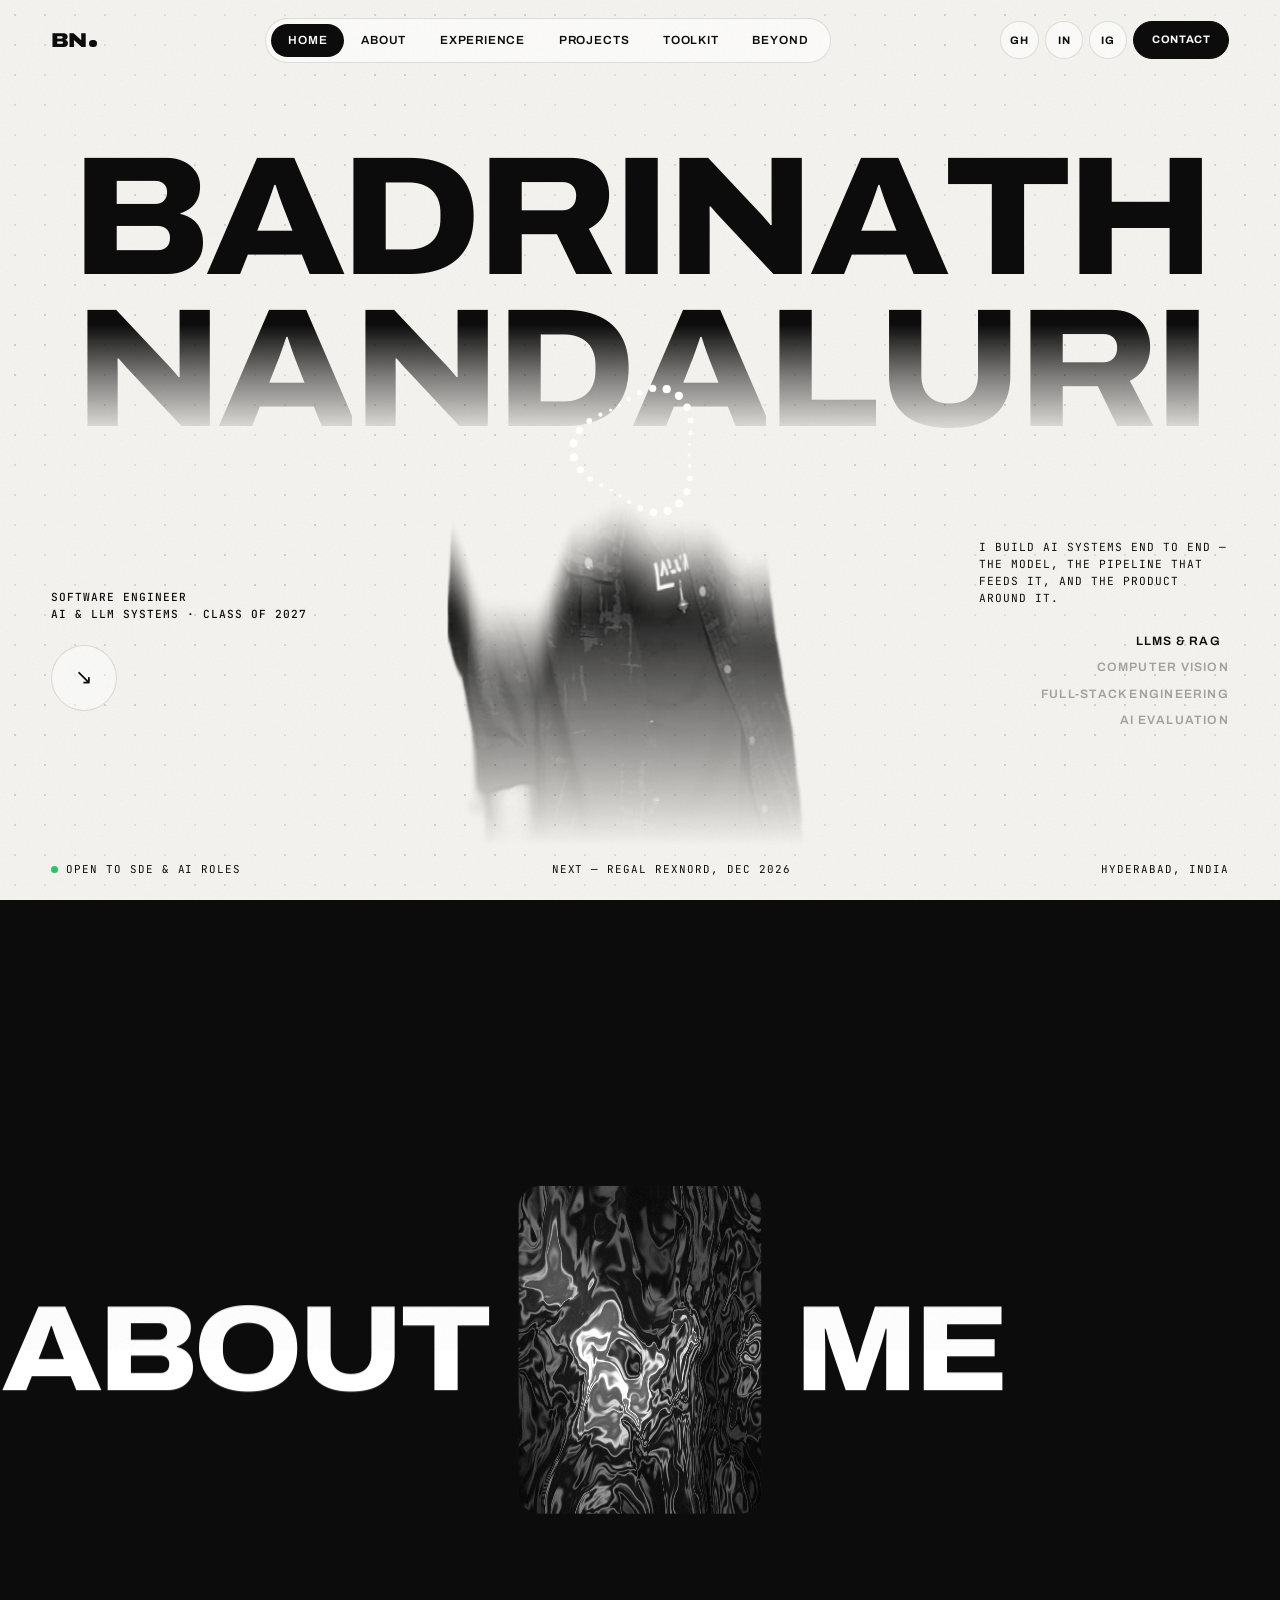
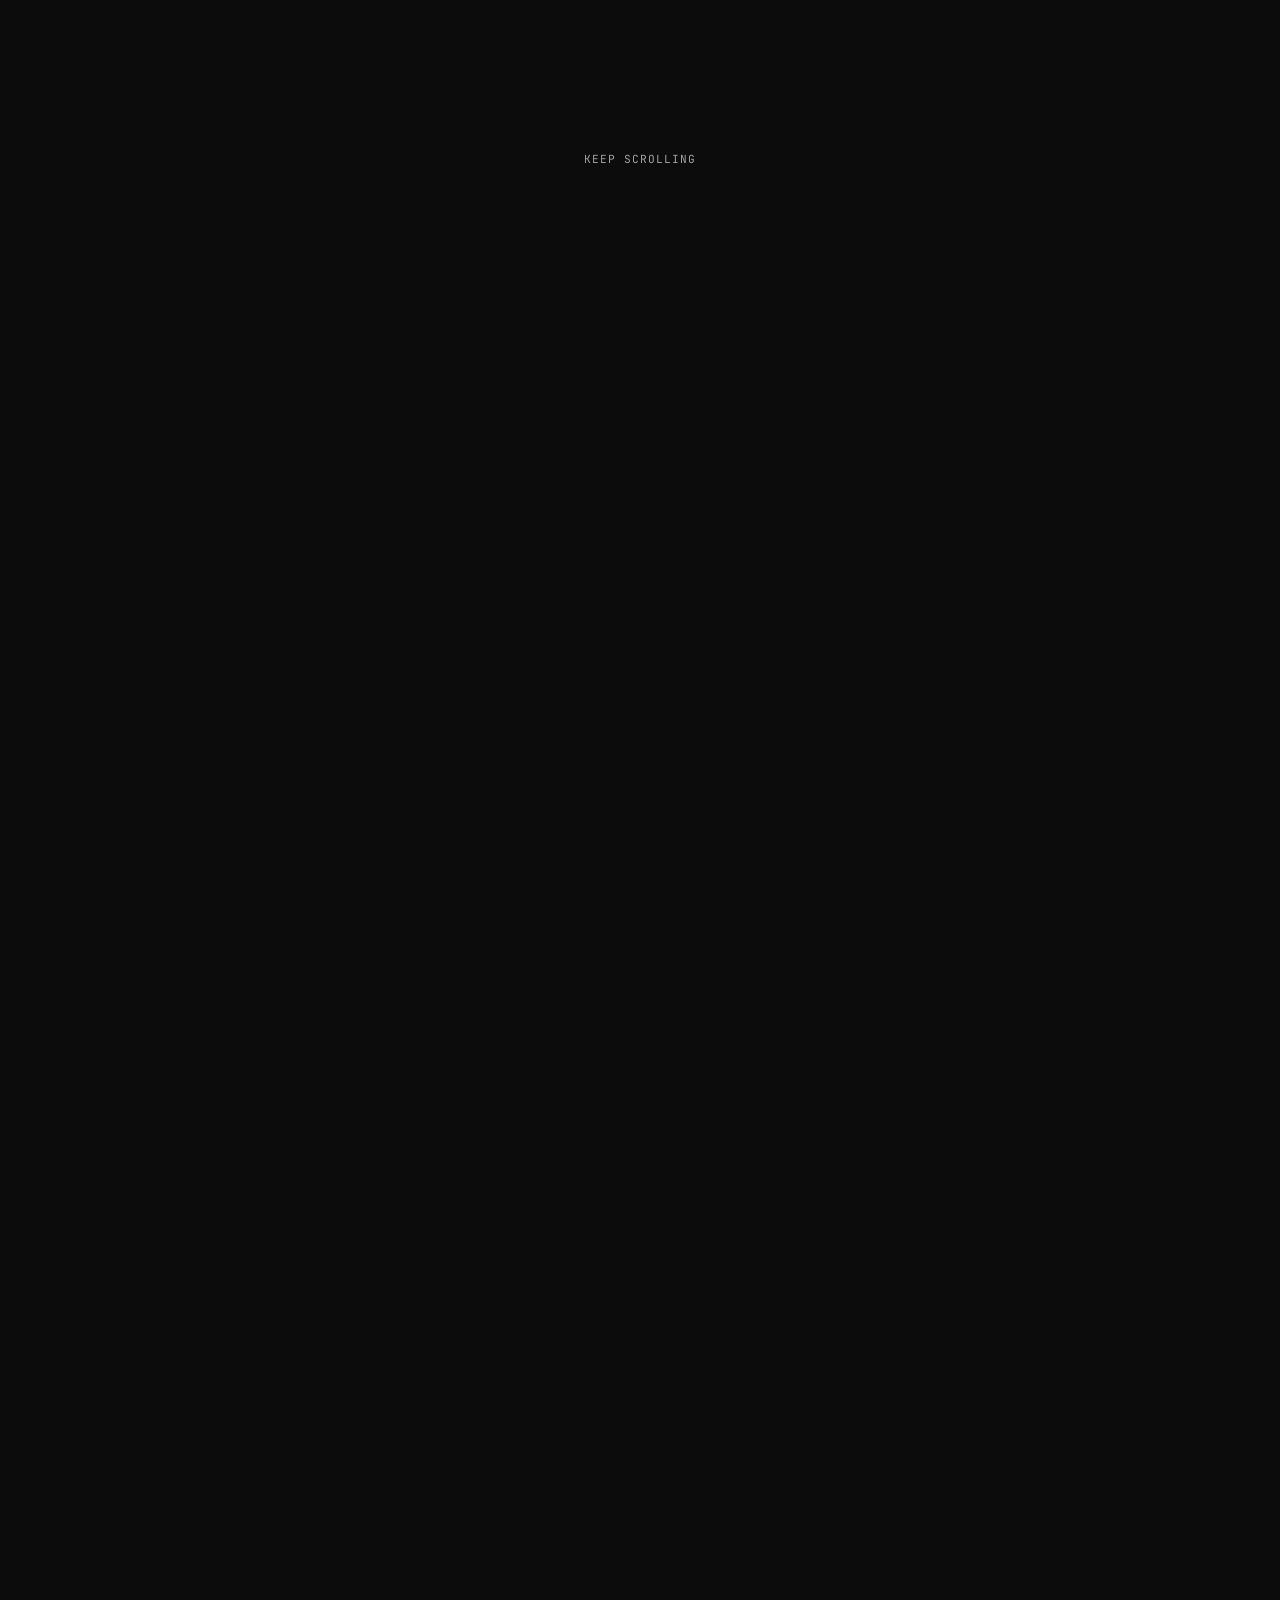
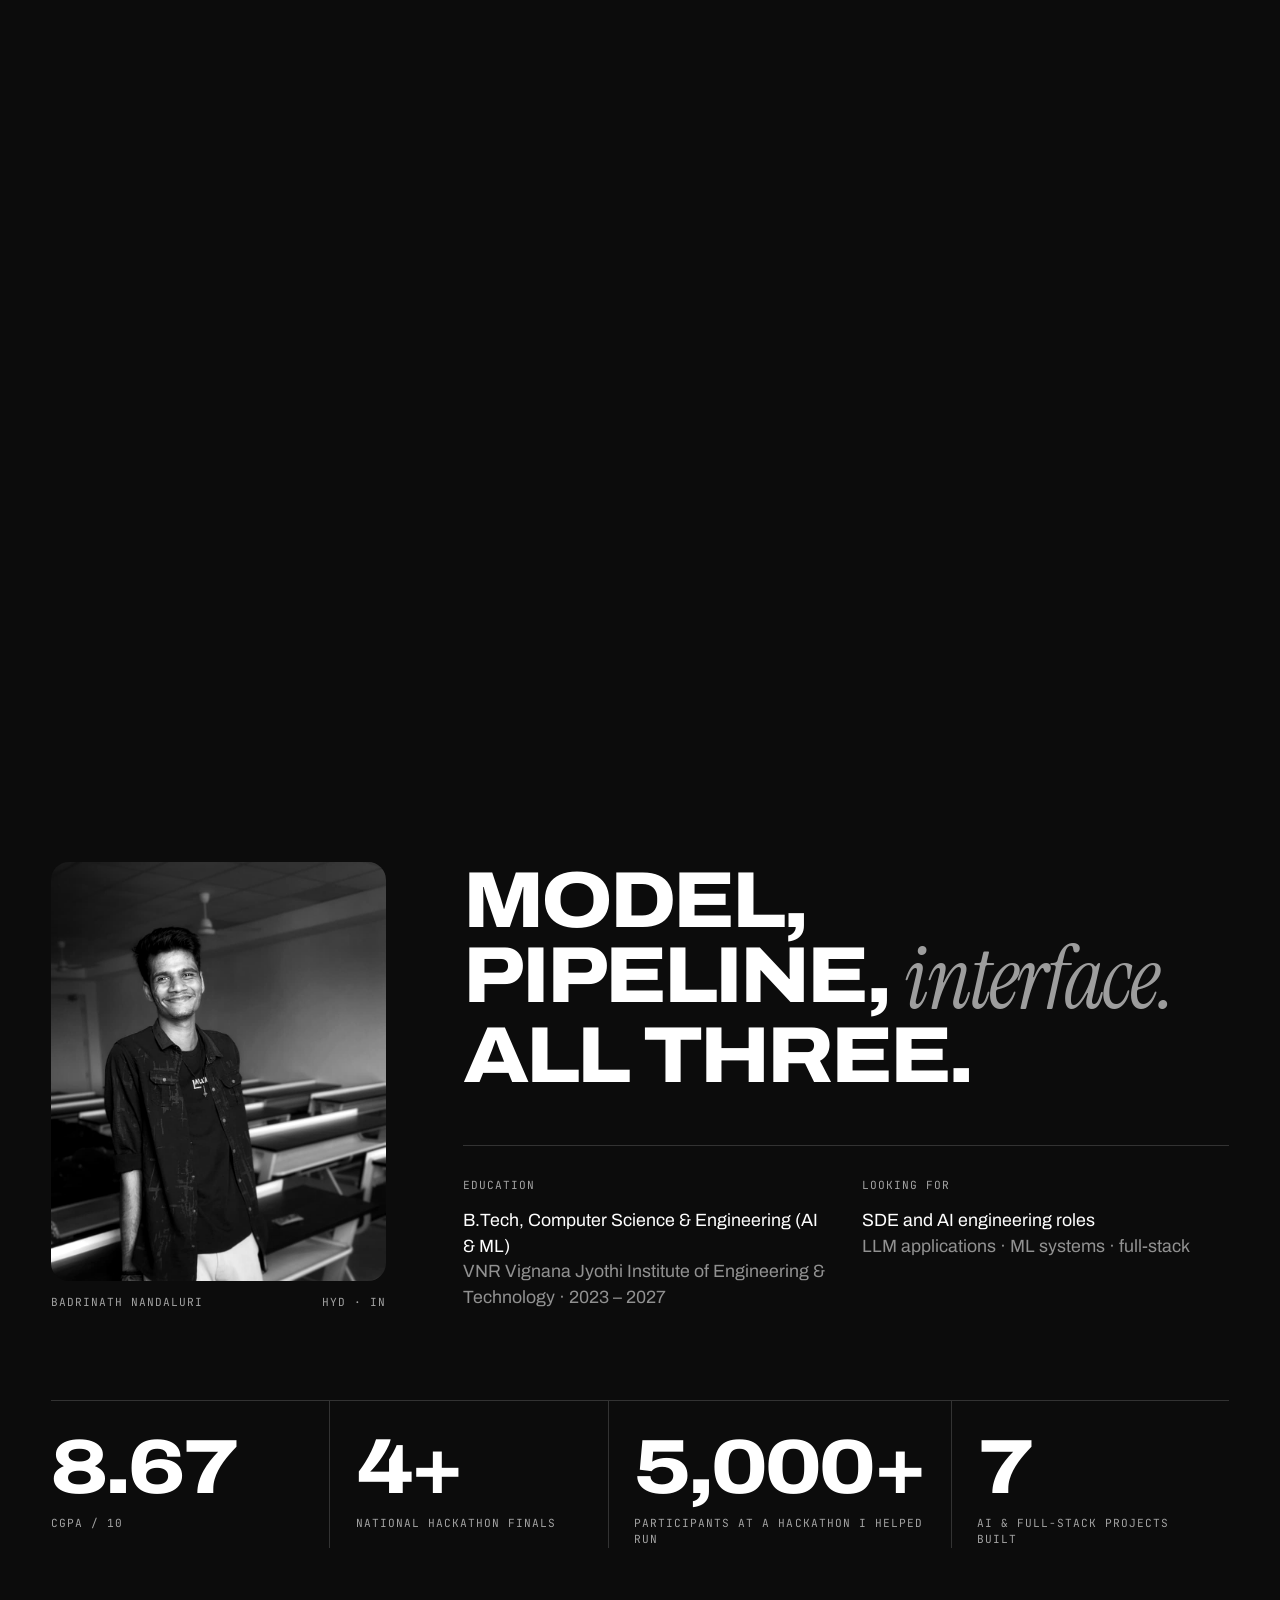
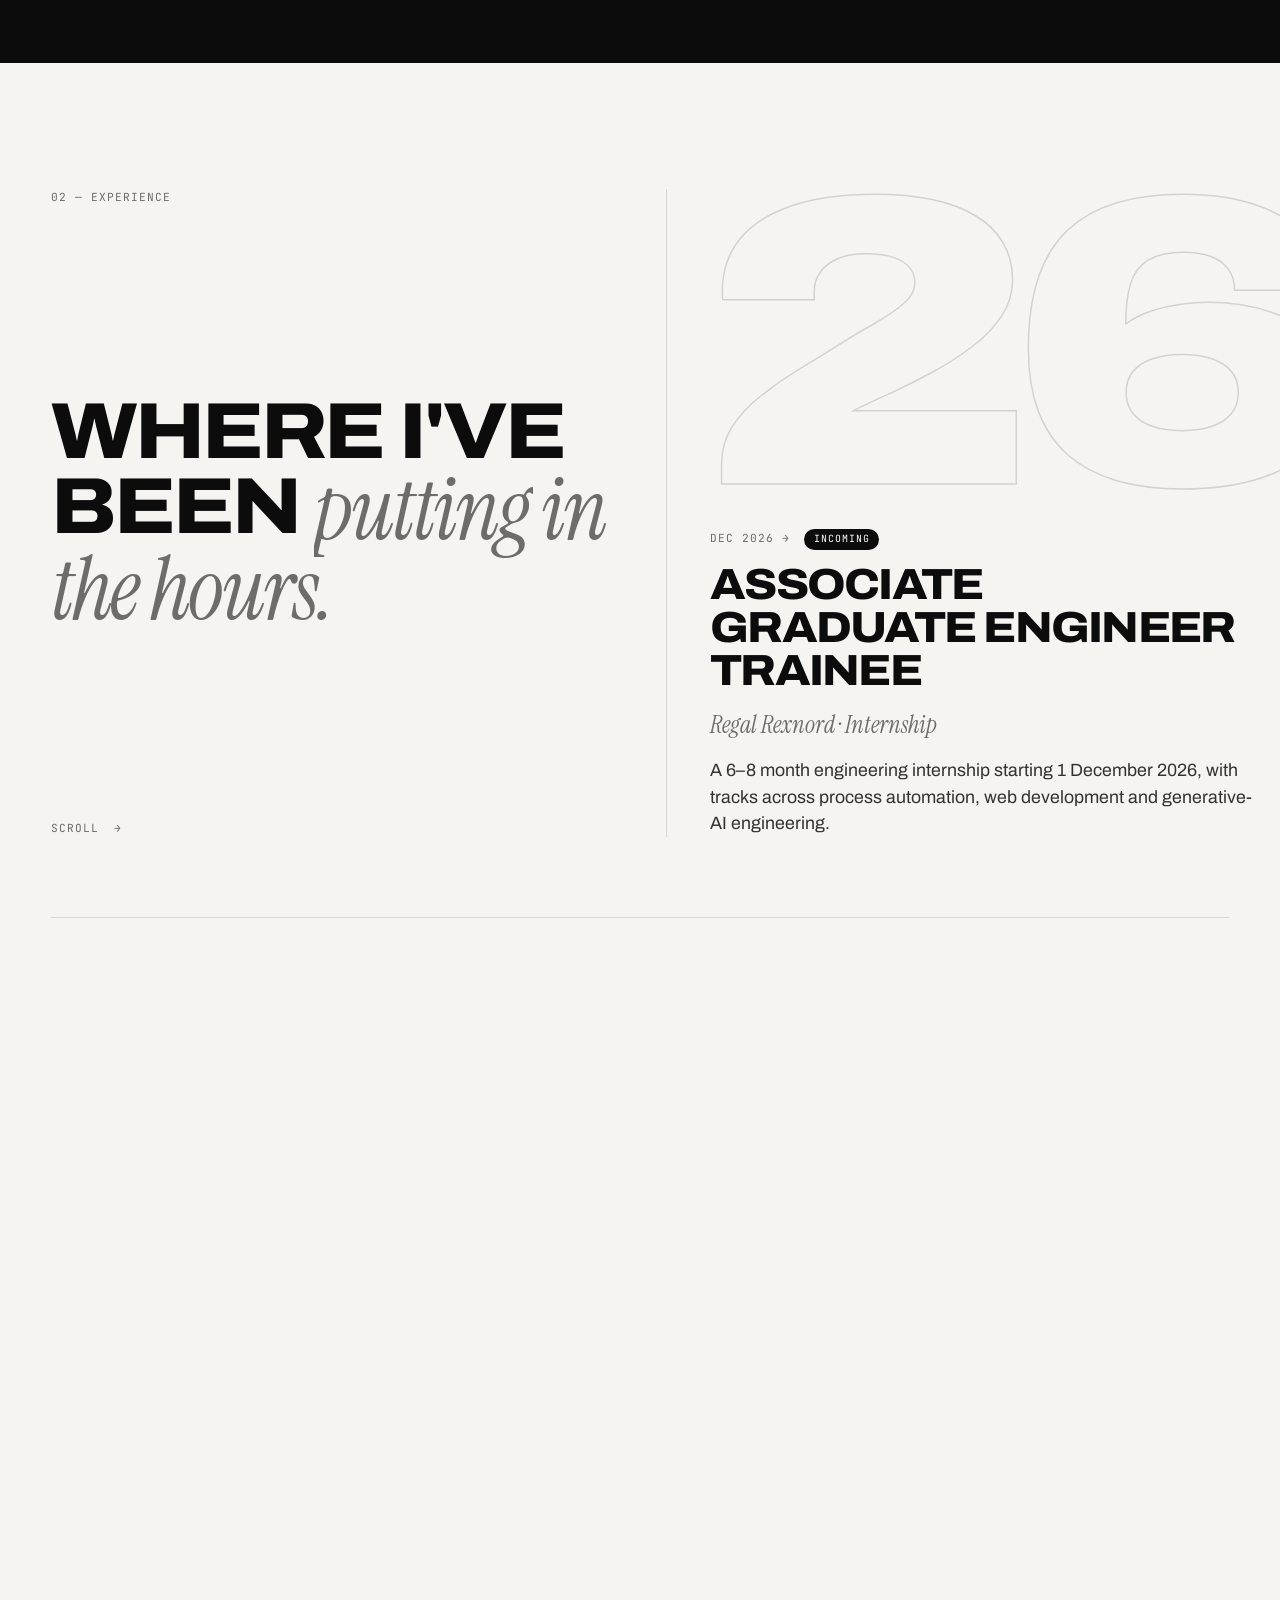
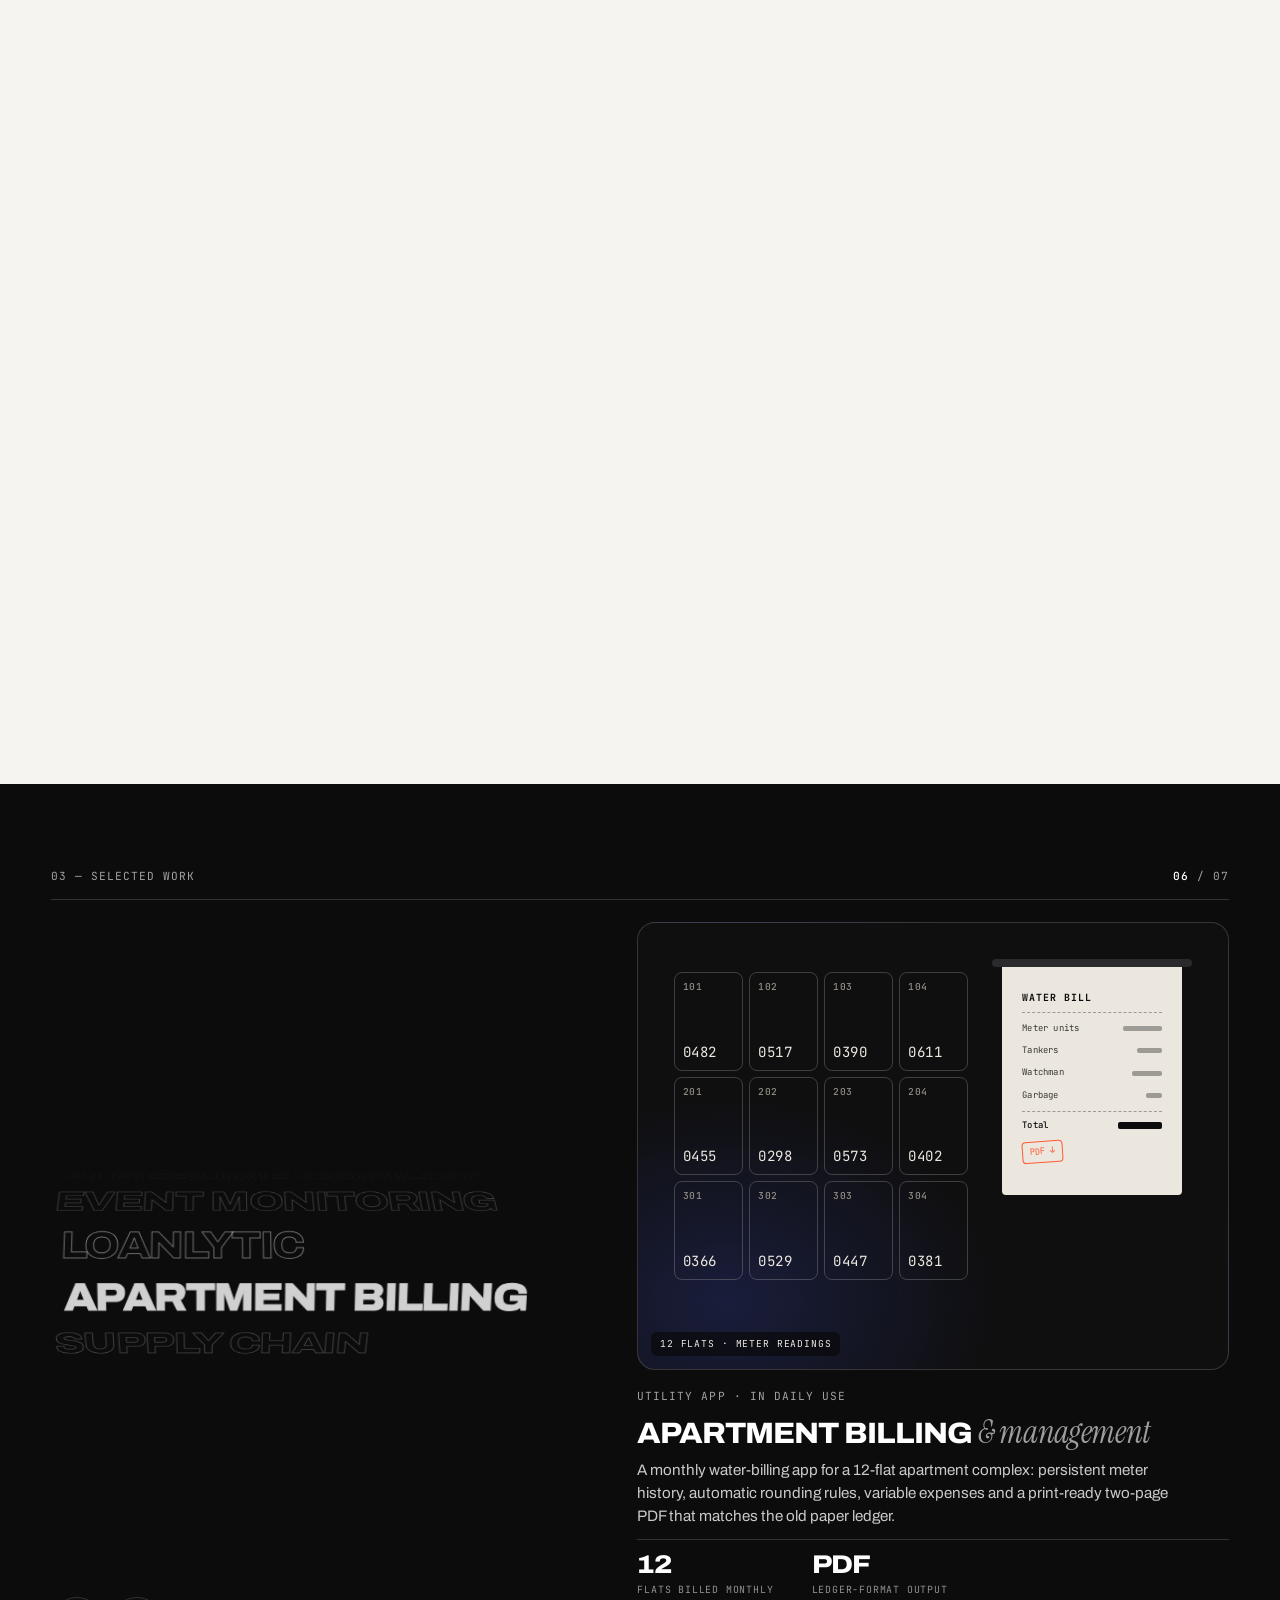
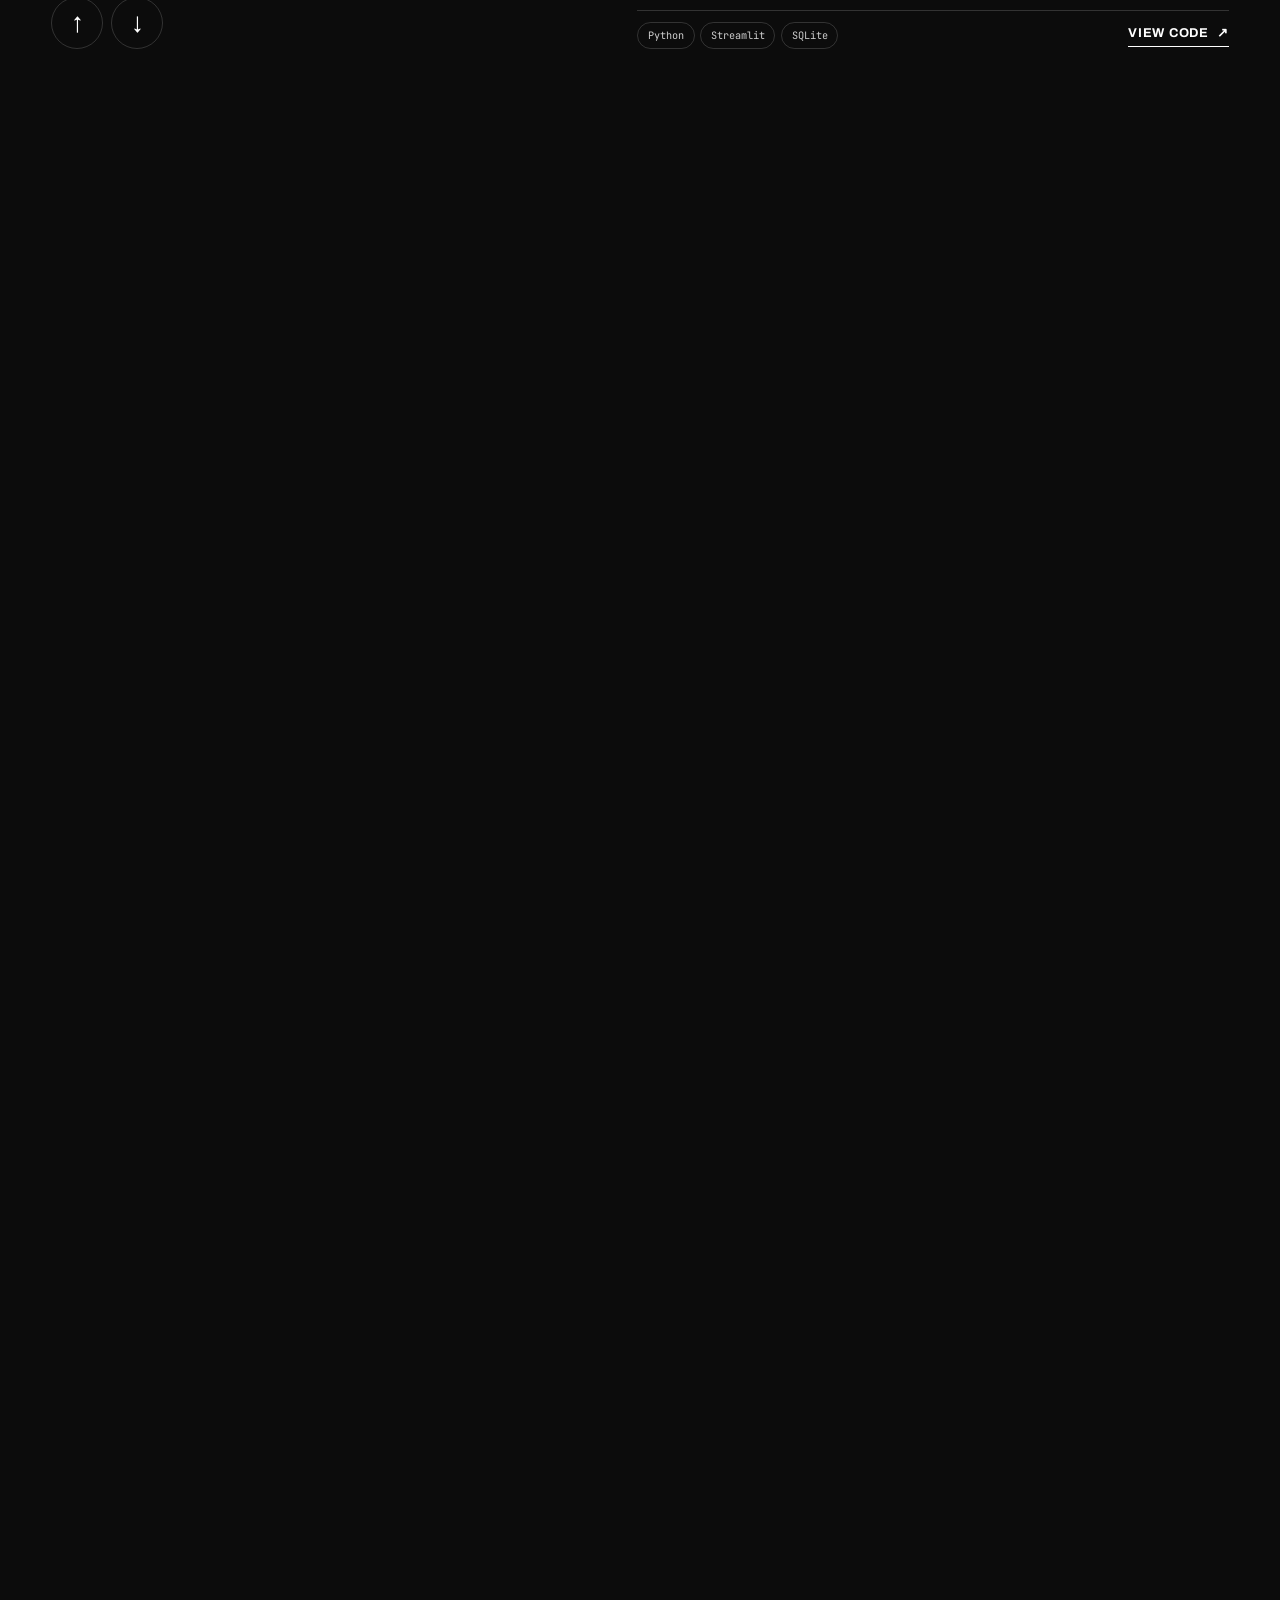
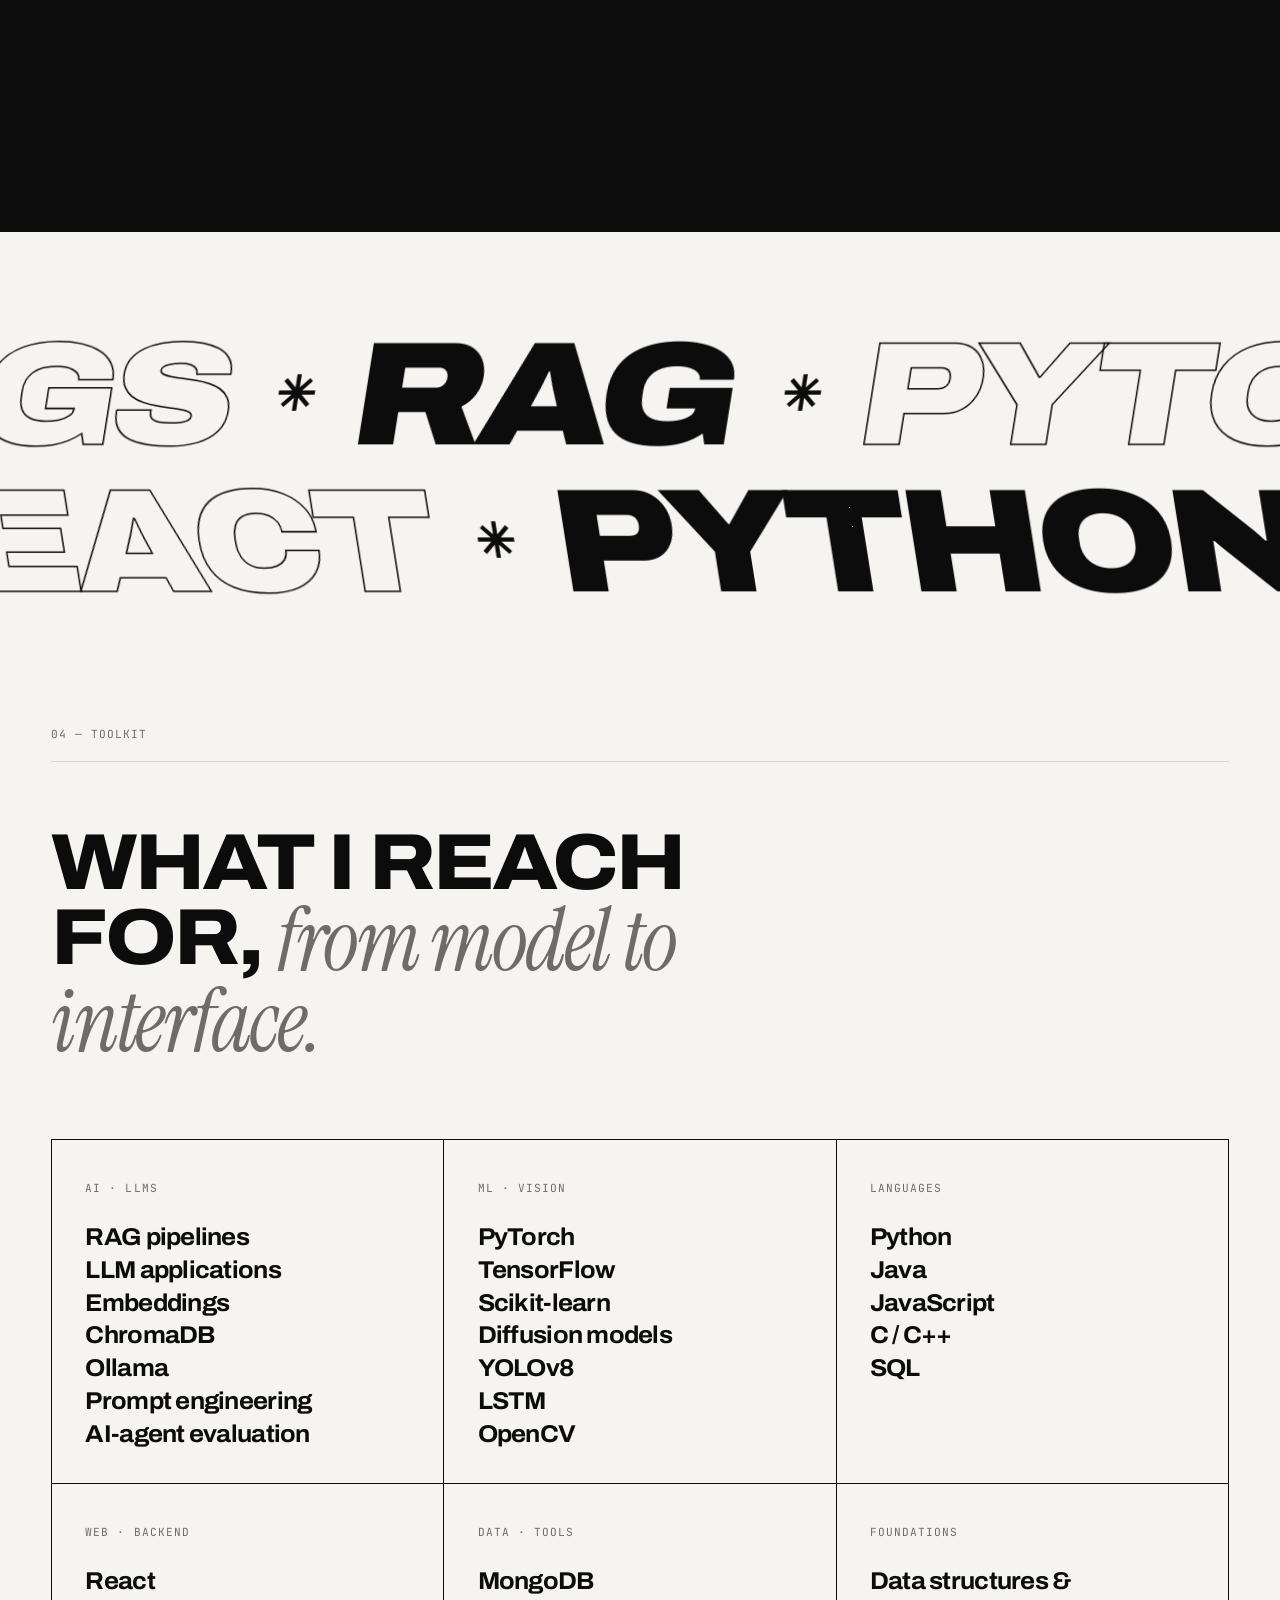
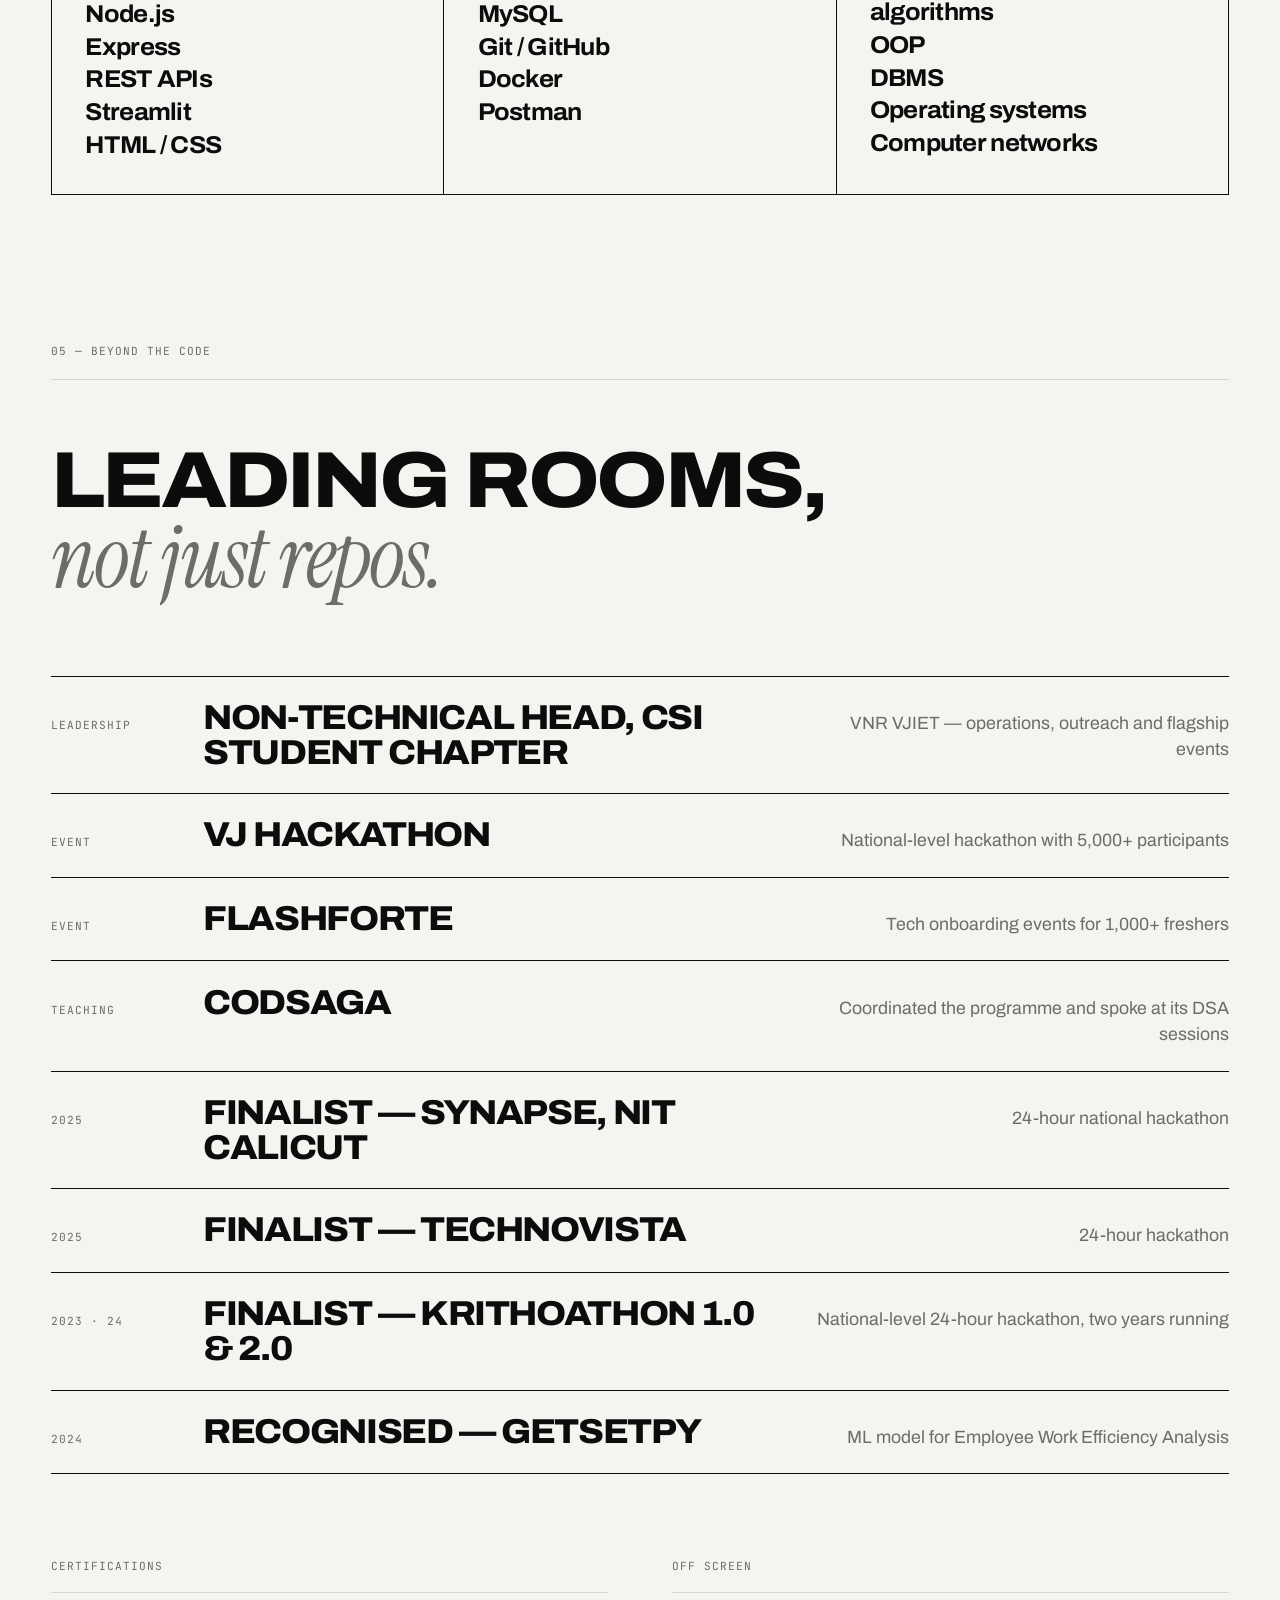
==== commit 0fe34fbb: "Redesign portfolio: monochrome editorial v2 Scroll-driven hero with cut-out portrait and WebGL rippl" ====
--- a/index.html
+++ b/index.html
@@ -5,205 +5,224 @@
   <meta name="viewport" content="width=device-width, initial-scale=1">
   <title>Badrinath Nandaluri — Software Engineer, AI &amp; LLM Systems</title>
   <meta name="description" content="Portfolio of Badrinath Nandaluri — software engineer building AI systems end to end: LLMs and RAG, computer vision, and the full-stack products around them.">
-  <meta name="theme-color" content="#09090a">
+  <meta name="theme-color" content="#f5f4f0">
   <meta property="og:type" content="website">
   <meta property="og:title" content="Badrinath Nandaluri — Software Engineer, AI &amp; LLM Systems">
   <meta property="og:description" content="AI systems built end to end: LLMs and RAG, computer vision, and the full-stack products around them.">
   <link rel="icon" href="assets/favicon.svg" type="image/svg+xml">
   <link rel="preconnect" href="https://fonts.googleapis.com">
   <link rel="preconnect" href="https://fonts.gstatic.com" crossorigin>
-  <link href="https://fonts.googleapis.com/css2?family=Instrument+Serif:ital@0;1&family=Inter+Tight:wght@400;500;600&family=JetBrains+Mono:wght@400;500&display=swap" rel="stylesheet">
+  <link href="https://fonts.googleapis.com/css2?family=Archivo:wdth,wght@62..125,300..900&family=Instrument+Serif:ital@0;1&family=JetBrains+Mono:wght@400;500&display=swap" rel="stylesheet">
   <link rel="stylesheet" href="css/style.css">
+  <link rel="stylesheet" href="css/_viz.css">
+  <link rel="stylesheet" href="css/extras.css">
   <script>document.documentElement.classList.add('js');</script>
 </head>
 <body>
 
-  <!-- Intro loader -->
+  <!-- Loader -->
   <div class="loader" aria-hidden="true">
-    <div class="loader__row">
-      <span class="loader__name">Badrinath Nandaluri</span>
-      <span class="loader__count"><span id="loaderCount">0</span></span>
+    <div class="loader__orbit" id="orbit"></div>
+    <div class="loader__meta"><span>Badrinath Nandaluri</span><span><b id="loaderCount">0</b>%</span></div>
+    <i class="loader__panel"></i><i class="loader__panel"></i><i class="loader__panel"></i><i class="loader__panel"></i><i class="loader__panel"></i>
+  </div>
+
+  <div class="grain" aria-hidden="true"></div>
+  <div class="progress" aria-hidden="true"><i id="progress"></i></div>
+  <div class="cursor" aria-hidden="true"><span class="cursor__label"></span></div>
+
+  <!-- Nav -->
+  <header class="nav" id="nav">
+    <a class="nav__logo" href="#top" aria-label="Back to top">BN<i></i></a>
+    <nav class="nav__pill" aria-label="Sections">
+      <span class="nav__ind" id="navInd"></span>
+      <a href="#top" data-sec="top">Home</a>
+      <a href="#about" data-sec="about">About</a>
+      <a href="#experience" data-sec="experience">Experience</a>
+      <a href="#work" data-sec="work">Projects</a>
+      <a href="#skills" data-sec="skills">Toolkit</a>
+      <a href="#beyond" data-sec="beyond">Beyond</a>
+    </nav>
+    <div class="nav__social">
+      <a href="https://github.com/badrinathnandaluri" target="_blank" rel="noopener" aria-label="GitHub">GH</a>
+      <a href="https://www.linkedin.com/in/badrinath-nandaluri" target="_blank" rel="noopener" aria-label="LinkedIn">IN</a>
+      <a href="https://www.instagram.com/badrinath_nandaluri" target="_blank" rel="noopener" aria-label="Instagram">IG</a>
+      <a class="nav__cta" href="#contact">Contact</a>
     </div>
-    <div class="loader__bar"><i id="loaderBar"></i></div>
-  </div>
-
-  <!-- Living background -->
-  <canvas id="gl" aria-hidden="true"></canvas>
-  <div class="grain" aria-hidden="true"></div>
-
-  <!-- Cursor -->
-  <div class="cursor" aria-hidden="true"><span class="cursor__label"></span></div>
-
-  <header class="nav" id="nav">
-    <a class="nav__logo" href="#top" aria-label="Back to top">B<em>N</em></a>
-    <nav class="nav__links" aria-label="Sections">
-      <a href="#about">About</a>
-      <a href="#experience">Experience</a>
-      <a href="#work">Work</a>
-      <a href="#skills">Skills</a>
-      <a href="#beyond">Beyond</a>
-    </nav>
-    <a class="nav__cta" href="#contact" data-magnetic><i class="dot"></i>Get in touch</a>
   </header>
 
-  <main id="top">
+  <main>
 
     <!-- ============ HERO ============ -->
-    <section class="hero">
-      <div class="hero__top">
-        <span class="mono">Portfolio — 2026</span>
-        <span class="mono hero__coords">Open to SDE &amp; AI roles · Class of 2027</span>
-      </div>
+    <section class="hero" id="top" data-theme="light">
+      <canvas class="hero__dots" id="dots" aria-hidden="true"></canvas>
 
       <h1 class="hero__title" aria-label="Badrinath Nandaluri">
-        <span class="line"><span class="line__in">Badrinath</span></span>
-        <span class="line line--serif"><span class="line__in"><em>Nandaluri</em></span></span>
+        <span class="hero__line" data-depth="0.6"><span class="chars">Badrinath</span></span>
+        <span class="hero__line hero__line--fade" data-depth="1"><span class="chars">Nandaluri</span></span>
       </h1>
 
-      <div class="hero__bottom">
-        <p class="hero__lede fade-up">
-          Software engineer building <em>AI systems</em> end to end — LLMs and RAG,
-          computer vision, and the full-stack products around them.
-        </p>
-        <ul class="hero__meta fade-up">
-          <li><span class="mono">Now</span><span><i class="dot"></i>Final-year B.Tech, AI &amp; ML</span></li>
-          <li><span class="mono">Next</span><span>Regal Rexnord — from Dec 2026</span></li>
-          <li><span class="mono">Based</span><span>Hyderabad, India</span></li>
+      <div class="hero__portrait" data-depth="-0.8">
+        <img src="assets/portrait.png" alt="Portrait of Badrinath Nandaluri" id="portraitImg">
+        <canvas id="portraitGl" aria-hidden="true"></canvas>
+      </div>
+
+      <div class="hero__title hero__title--ghost" aria-hidden="true">
+        <span class="hero__line" data-depth="0.6">&nbsp;</span>
+        <span class="hero__line hero__line--stroke" data-depth="1"><span class="chars">Nandaluri</span></span>
+      </div>
+
+      <div class="hero__left fade">
+        <span class="label">Software Engineer<br>AI &amp; LLM Systems · Class of 2027</span>
+        <a class="round" href="#about" aria-label="Scroll to about" data-magnetic><span>↘</span></a>
+      </div>
+
+      <div class="hero__right fade">
+        <p class="label">I build AI systems end to end — the model, the pipeline that feeds it, and the product around it.</p>
+        <ul class="hero__roles" id="roles">
+          <li class="on">LLMs &amp; RAG</li>
+          <li>Computer Vision</li>
+          <li>Full-Stack Engineering</li>
+          <li>AI Evaluation</li>
         </ul>
-        <a class="hero__scroll fade-up" href="#about" aria-label="Scroll to about">
-          <span class="mono">Scroll</span><i></i>
-        </a>
-      </div>
-    </section>
-
-    <!-- ============ MARQUEE ============ -->
-    <div class="marquee" aria-hidden="true">
-      <div class="marquee__track">
-        <span>LLMs &amp; RAG</span><b>✳</b><span><em>Computer Vision</em></span><b>✳</b><span>Diffusion Models</span><b>✳</b><span><em>Full-Stack Engineering</em></span><b>✳</b><span>AI Evaluation</span><b>✳</b>
-        <span>LLMs &amp; RAG</span><b>✳</b><span><em>Computer Vision</em></span><b>✳</b><span>Diffusion Models</span><b>✳</b><span><em>Full-Stack Engineering</em></span><b>✳</b><span>AI Evaluation</span><b>✳</b>
-      </div>
-    </div>
-
-    <!-- ============ ABOUT ============ -->
-    <section class="section about" id="about">
-      <div class="section__head">
-        <span class="mono idx">01</span>
-        <span class="mono">About</span>
-      </div>
-
-      <div class="about__grid">
-        <div class="about__text">
-          <p class="about__statement" data-scrub>
-            I'm a final-year AI &amp; Machine Learning undergraduate at VNR VJIET who likes owning the
-            whole problem — the model, the pipeline that feeds it, and the interface a person actually
-            touches. I've restored fog-blinded camera feeds with diffusion models, built local-first RAG
-            copilots, and shipped full-stack platforms. Graduating in 2027.
+      </div>
+
+      <div class="hero__foot fade">
+        <span><i class="live"></i>Open to SDE &amp; AI roles</span>
+        <span>Next — Regal Rexnord, Dec 2026</span>
+        <span>Hyderabad, India</span>
+      </div>
+    </section>
+
+    <!-- ============ ABOUT — scroll-expanding stage ============ -->
+    <section class="expand" id="about" data-theme="dark">
+      <div class="expand__stage">
+        <div class="expand__word expand__word--l" aria-hidden="true">About</div>
+        <div class="expand__word expand__word--r" aria-hidden="true">Me</div>
+        <div class="expand__card" id="expandCard">
+          <canvas class="swirl" id="swirlAbout" aria-hidden="true"></canvas>
+          <div class="expand__shade"></div>
+        </div>
+        <div class="expand__content" id="expandContent">
+          <span class="label label--inv">01 — About</span>
+          <p class="statement" data-scrub>
+            I'm a final-year AI &amp; Machine Learning undergraduate at VNR VJIET who likes owning the whole
+            problem. I've restored fog-blinded camera feeds with diffusion models, built local-first RAG
+            copilots, and shipped the full-stack platforms around them.
           </p>
-
-          <div class="about__edu reveal">
-            <div>
-              <span class="mono">Education</span>
+        </div>
+        <span class="expand__hint label label--inv" id="expandHint">Keep scrolling</span>
+      </div>
+    </section>
+
+    <section class="more" data-theme="dark">
+      <div class="more__grid">
+        <figure class="more__photo reveal" data-tilt>
+          <div class="more__photo-in"><img src="assets/photo.jpg" alt="Badrinath Nandaluri" loading="lazy"></div>
+          <figcaption class="label label--inv"><span>Badrinath Nandaluri</span><span>HYD · IN</span></figcaption>
+        </figure>
+        <div class="more__text">
+          <h2 class="h2 h2--inv" data-split>Model, pipeline, <em>interface.</em> All three.</h2>
+          <div class="more__cols">
+            <div class="reveal">
+              <span class="label label--inv">Education</span>
               <p>B.Tech, Computer Science &amp; Engineering (AI &amp; ML)<br><span class="dim">VNR Vignana Jyothi Institute of Engineering &amp; Technology · 2023 – 2027</span></p>
             </div>
-            <div>
-              <span class="mono">Looking for</span>
+            <div class="reveal">
+              <span class="label label--inv">Looking for</span>
               <p>SDE and AI engineering roles<br><span class="dim">LLM applications · ML systems · full-stack</span></p>
             </div>
           </div>
         </div>
-
-        <figure class="about__photo reveal" data-tilt>
-          <div class="about__photo-in">
-            <img src="assets/photo.jpg" alt="Portrait of Badrinath Nandaluri" loading="lazy" onerror="this.parentNode.classList.add('no-photo');this.remove()">
-            <div class="about__mono" aria-hidden="true">B<em>N</em></div>
+      </div>
+      <ul class="stats">
+        <li class="reveal"><strong><span data-count="8.67" data-decimals="2">8.67</span></strong><span class="label label--inv">CGPA / 10</span></li>
+        <li class="reveal"><strong><span data-count="4">4</span>+</strong><span class="label label--inv">National hackathon finals</span></li>
+        <li class="reveal"><strong><span data-count="5000" data-sep="1">5,000</span>+</strong><span class="label label--inv">Participants at a hackathon I helped run</span></li>
+        <li class="reveal"><strong><span data-count="7">7</span></strong><span class="label label--inv">AI &amp; full-stack projects built</span></li>
+      </ul>
+    </section>
+
+    <!-- ============ EXPERIENCE — horizontal ============ -->
+    <section class="hx" id="experience" data-theme="light">
+      <div class="hx__stage">
+        <div class="hx__track" id="hxTrack">
+          <div class="hx__intro">
+            <span class="label">02 — Experience</span>
+            <h2 class="h2" data-split>Where I've been <em>putting in the hours.</em></h2>
+            <span class="label hx__hint">Scroll <b>→</b></span>
           </div>
-          <figcaption class="mono"><span>Badrinath Nandaluri</span><span>HYD · IN</span></figcaption>
-        </figure>
-      </div>
-
-      <ul class="stats">
-        <li class="reveal"><strong><span data-count="8.67" data-decimals="2">8.67</span></strong><span class="mono">CGPA / 10</span></li>
-        <li class="reveal"><strong><span data-count="4">4</span>+</strong><span class="mono">National hackathon finals</span></li>
-        <li class="reveal"><strong><span data-count="5000" data-sep="1">5,000</span>+</strong><span class="mono">Participants at a hackathon I led</span></li>
-        <li class="reveal"><strong><span data-count="7">7</span></strong><span class="mono">AI &amp; full-stack projects built</span></li>
-      </ul>
-    </section>
-
-    <!-- ============ EXPERIENCE ============ -->
-    <section class="section experience" id="experience">
-      <div class="section__head">
-        <span class="mono idx">02</span>
-        <span class="mono">Experience</span>
-      </div>
-      <h2 class="section__title" data-split>Where I've been <em>putting in the hours.</em></h2>
-
-      <ol class="xp">
-        <li class="xp__row reveal">
-          <div class="xp__when mono">Dec 2026 →<span class="tag">Incoming</span></div>
-          <div class="xp__what">
-            <h3>Associate Graduate Engineer Trainee <span class="dim">· Intern</span></h3>
-            <p class="xp__org">Regal Rexnord</p>
+
+          <article class="hx__panel">
+            <span class="hx__num" aria-hidden="true">26</span>
+            <div class="hx__body">
+              <div class="hx__when label">Dec 2026 → <span class="pill">Incoming</span></div>
+              <h3>Associate Graduate Engineer Trainee</h3>
+              <p class="hx__org">Regal Rexnord · Internship</p>
+              <p class="hx__desc">A 6–8 month engineering internship starting 1 December 2026, with tracks across process automation, web development and generative-AI engineering.</p>
+            </div>
+          </article>
+
+          <article class="hx__panel">
+            <span class="hx__num" aria-hidden="true">26</span>
+            <div class="hx__body">
+              <div class="hx__when label">Sep 2026 — Nov 2026</div>
+              <h3>Benchmark Engineer</h3>
+              <p class="hx__org">Project Dynamo · Handshake AI</p>
+              <p class="hx__desc">Worked on specification-driven benchmarks for AI agents — verifier design, hidden-test construction, and tests that separate genuinely robust solutions from ones that lean on reasoning shortcuts and hidden assumptions.</p>
+            </div>
+          </article>
+
+          <article class="hx__panel">
+            <span class="hx__num" aria-hidden="true">25</span>
+            <div class="hx__body">
+              <div class="hx__when label">Jan 2025 — Jul 2025</div>
+              <h3>Software Development Intern</h3>
+              <p class="hx__org">GearUp4 E-Learning Platform · VNR VJIET</p>
+              <p class="hx__desc">Built an LLM-driven scaffolding pipeline that generates full course hierarchies from an instructor's prompt, alongside the MERN platform beneath it — modular course management, JWT auth with role-based access, and REST APIs for multi-instructor workflows.</p>
+            </div>
+          </article>
+
+          <article class="hx__panel">
+            <span class="hx__num" aria-hidden="true">25</span>
+            <div class="hx__body">
+              <div class="hx__when label">Jul 2025</div>
+              <h3>Camp Coordinator Intern</h3>
+              <p class="hx__org">Voice4Girls</p>
+              <p class="hx__desc">Ran awareness sessions for 100+ school students and coordinated a team of 10+ volunteers — schedules, materials and feedback loops.</p>
+            </div>
+          </article>
+
+          <div class="hx__end" aria-hidden="true"><span>Next: the work</span><b>↓</b></div>
+        </div>
+        <div class="hx__bar" aria-hidden="true"><i id="hxBar"></i></div>
+      </div>
+    </section>
+
+    <!-- ============ PROJECTS — drum wheel ============ -->
+    <section class="works" id="work" data-theme="dark">
+      <div class="works__stage">
+        <div class="works__head">
+          <span class="label label--inv">03 — Selected work</span>
+          <span class="label label--inv works__count"><b id="workIdx">01</b> / 07</span>
+        </div>
+
+        <div class="wheel" id="wheel" aria-label="Projects">
+          <div class="wheel__ring" id="wheelRing">
+            <button class="wheel__item" type="button">All-Weather Vision</button>
+            <button class="wheel__item" type="button">Echoes in Motion</button>
+            <button class="wheel__item" type="button">AI Resume Copilot</button>
+            <button class="wheel__item" type="button">Event Monitoring</button>
+            <button class="wheel__item" type="button">Loanlytic</button>
+            <button class="wheel__item" type="button">Apartment Billing</button>
+            <button class="wheel__item" type="button">Supply Chain</button>
           </div>
-          <p class="xp__desc">A 6–8 month engineering internship starting 1 December 2026, with tracks across process automation, web development and generative-AI engineering.</p>
-        </li>
-
-        <li class="xp__row reveal">
-          <div class="xp__when mono">Sep 2026 — Nov 2026</div>
-          <div class="xp__what">
-            <h3>Benchmark Engineer</h3>
-            <p class="xp__org">Project Dynamo · Handshake AI</p>
-          </div>
-          <p class="xp__desc">Worked on specification-driven benchmarks for AI agents — verifier design, hidden-test construction, and tests that separate genuinely robust solutions from ones that lean on reasoning shortcuts and hidden assumptions.</p>
-        </li>
-
-        <li class="xp__row reveal">
-          <div class="xp__when mono">Jan 2025 — Jul 2025</div>
-          <div class="xp__what">
-            <h3>Software Development Intern</h3>
-            <p class="xp__org">GearUp4 E-Learning Platform · VNR VJIET</p>
-          </div>
-          <p class="xp__desc">Built an LLM-driven scaffolding pipeline that generates full course hierarchies from an instructor's prompt, alongside the MERN platform beneath it — modular course management, JWT auth with role-based access, and REST APIs for multi-instructor workflows.</p>
-        </li>
-
-        <li class="xp__row reveal">
-          <div class="xp__when mono">Jul 2025</div>
-          <div class="xp__what">
-            <h3>Camp Coordinator Intern</h3>
-            <p class="xp__org">Voice4Girls</p>
-          </div>
-          <p class="xp__desc">Ran awareness sessions for 100+ school students and coordinated a team of 10+ volunteers — schedules, materials and feedback loops.</p>
-        </li>
-      </ol>
-    </section>
-
-    <!-- ============ WORK ============ -->
-    <section class="section work" id="work">
-      <div class="section__head">
-        <span class="mono idx">03</span>
-        <span class="mono">Selected work</span>
-      </div>
-      <h2 class="section__title" data-split>Things I've built, <em>and what they measured.</em></h2>
-
-      <div class="stack">
-
-        <!-- 01 -->
-        <article class="card" id="project-1" style="--i:0">
-          <div class="card__in">
-            <div class="card__body">
-              <div class="card__top mono"><span>01</span><span>Computer vision · Diffusion</span></div>
-              <h3 class="card__title">All-Weather Image Enhancement <em>&amp; Object Detection</em></h3>
-              <p class="card__desc">Fog and rain blind surveillance detectors. This pipeline restores the frame first — latent diffusion with scale-wise distillation and patch-level refinement — then hands it to YOLOv8, fast enough to run live.</p>
-              <dl class="card__metrics">
-                <div><dt>22.75<small>dB</small></dt><dd class="mono">PSNR · RESIDE-6K</dd></div>
-                <div><dt>0.832</dt><dd class="mono">SSIM</dd></div>
-                <div><dt>22.3<small>ms</small></dt><dd class="mono">P95 latency</dd></div>
-              </dl>
-              <div class="card__foot">
-                <ul class="chips"><li>PyTorch</li><li>Latent Diffusion</li><li>YOLOv8</li><li>OpenCV</li><li>Streamlit</li></ul>
-                <a class="arrow-link" href="https://github.com/badrinathnandaluri/All_Weather_Image_Enhancement_and_Object-Detection" target="_blank" rel="noopener" data-cursor="Open">View code <span>↗</span></a>
-              </div>
-            </div>
-            <div class="card__visual v-weather" aria-hidden="true">
+        </div>
+
+        <div class="pds" id="pds">
+          <!-- 01 -->
+          <article class="pd on">
+            <div class="pd__viz viz card__visual v-weather" aria-hidden="true">
               <div class="v-weather__scene">
                 <i class="sun"></i>
                 <i class="bld b1"></i><i class="bld b2"></i><i class="bld b3"></i><i class="bld b4"></i>
@@ -220,246 +239,247 @@
               <span class="v-label v-label--l mono">Input · fog</span>
               <span class="v-label v-label--r mono">Restored + detected</span>
             </div>
-          </div>
-        </article>
-
-        <!-- 02 -->
-        <article class="card" id="project-2" style="--i:1">
-          <div class="card__in">
-            <div class="card__body">
-              <div class="card__top mono"><span>02</span><span>Generative AI · Orchestration</span></div>
-              <h3 class="card__title">Echoes in Motion <em>— folk tales, animated</em></h3>
-              <p class="card__desc">Type in a regional folk story and get back a narrated, animated short film. A Node.js orchestration engine chains four specialised models — a director, an illustrator, a voice actor and an editor — into one automated pipeline.</p>
-              <dl class="card__metrics">
-                <div><dt>4</dt><dd class="mono">Chained AI stages</dd></div>
-                <div><dt>Text → film</dt><dd class="mono">Fully automated</dd></div>
-              </dl>
-              <div class="card__foot">
-                <ul class="chips"><li>Gemini API</li><li>Stability AI</li><li>PlayHT</li><li>FFmpeg</li><li>MERN</li></ul>
-                <a class="arrow-link" href="https://github.com/badrinathnandaluri/echoesinmotion" target="_blank" rel="noopener" data-cursor="Open">View code <span>↗</span></a>
-              </div>
-            </div>
-            <div class="card__visual v-echo" aria-hidden="true">
-              <div class="v-echo__film">
-                <i></i><i></i><i></i><i></i><i></i><i></i>
-                <i></i><i></i><i></i><i></i><i></i><i></i>
-              </div>
-              <ol class="v-echo__pipe mono">
-                <li><b>Director</b><span>Gemini</span></li>
-                <li><b>Illustrator</b><span>SD3</span></li>
-                <li><b>Voice</b><span>PlayHT</span></li>
-                <li><b>Editor</b><span>FFmpeg</span></li>
-              </ol>
+            <div class="pd__body">
+              <span class="label label--inv">Computer vision · Diffusion</span>
+              <h3>All-Weather Image Enhancement <em>&amp; Object Detection</em></h3>
+              <p>Fog and rain blind surveillance detectors. This pipeline restores the frame first — latent diffusion with scale-wise distillation and patch-level refinement — then hands it to YOLOv8, fast enough to run live.</p>
+              <dl><div><dt>22.75<small>dB</small></dt><dd>PSNR · RESIDE-6K</dd></div><div><dt>0.832</dt><dd>SSIM</dd></div><div><dt>22.3<small>ms</small></dt><dd>P95 latency</dd></div></dl>
+              <div class="pd__foot"><ul class="chips"><li>PyTorch</li><li>Latent Diffusion</li><li>YOLOv8</li><li>OpenCV</li><li>Streamlit</li></ul>
+                <a class="link" href="https://github.com/badrinathnandaluri/All_Weather_Image_Enhancement_and_Object-Detection" target="_blank" rel="noopener" data-cursor="Open">View code <span>↗</span></a></div>
+            </div>
+          </article>
+
+          <!-- 02 -->
+          <article class="pd">
+            <div class="pd__viz viz card__visual v-echo" aria-hidden="true">
+              <div class="v-echo__film"><i></i><i></i><i></i><i></i><i></i><i></i><i></i><i></i><i></i><i></i><i></i><i></i></div>
+              <ol class="v-echo__pipe mono"><li><b>Director</b><span>Gemini</span></li><li><b>Illustrator</b><span>SD3</span></li><li><b>Voice</b><span>PlayHT</span></li><li><b>Editor</b><span>FFmpeg</span></li></ol>
               <div class="v-echo__wave"><i></i><i></i><i></i><i></i><i></i><i></i><i></i><i></i><i></i><i></i><i></i><i></i><i></i><i></i><i></i><i></i><i></i><i></i><i></i><i></i><i></i><i></i><i></i><i></i><i></i><i></i><i></i><i></i></div>
             </div>
-          </div>
-        </article>
-
-        <!-- 03 -->
-        <article class="card" id="project-3" style="--i:2">
-          <div class="card__in">
-            <div class="card__body">
-              <div class="card__top mono"><span>03</span><span>LLMs · RAG</span></div>
-              <h3 class="card__title">AI Resume Copilot <em>— private by design</em></h3>
-              <p class="card__desc">A local-first RAG copilot that scores a résumé against a job description and runs mock interviews. The LLM only extracts and normalises skills; the ATS score itself is deterministic set maths, so it can't be hallucinated — and nothing leaves the machine.</p>
-              <dl class="card__metrics">
-                <div><dt>100<small>%</small></dt><dd class="mono">Local inference</dd></div>
-                <div><dt>0</dt><dd class="mono">Cloud API calls</dd></div>
-              </dl>
-              <div class="card__foot">
-                <ul class="chips"><li>Ollama</li><li>ChromaDB</li><li>RAG</li><li>Embeddings</li><li>Streamlit</li></ul>
-                <a class="arrow-link" href="https://github.com/badrinathnandaluri/ai-resume-copilot" target="_blank" rel="noopener" data-cursor="Open">View code <span>↗</span></a>
-              </div>
-            </div>
-            <div class="card__visual v-rag" aria-hidden="true">
+            <div class="pd__body">
+              <span class="label label--inv">Generative AI · Orchestration</span>
+              <h3>Echoes in Motion <em>— folk tales, animated</em></h3>
+              <p>Type in a regional folk story and get back a narrated, animated short film. A Node.js orchestration engine chains four specialised models — a director, an illustrator, a voice actor and an editor — into one automated pipeline.</p>
+              <dl><div><dt>4</dt><dd>Chained AI stages</dd></div><div><dt>Text → film</dt><dd>Fully automated</dd></div></dl>
+              <div class="pd__foot"><ul class="chips"><li>Gemini API</li><li>Stability AI</li><li>PlayHT</li><li>FFmpeg</li><li>MERN</li></ul>
+                <a class="link" href="https://github.com/badrinathnandaluri/echoesinmotion" target="_blank" rel="noopener" data-cursor="Open">View code <span>↗</span></a></div>
+            </div>
+          </article>
+
+          <!-- 03 -->
+          <article class="pd">
+            <div class="pd__viz viz card__visual v-rag" aria-hidden="true">
               <svg class="v-rag__space" viewBox="0 0 400 400" preserveAspectRatio="xMidYMid slice">
-                <g class="links">
-                  <line x1="200" y1="200" x2="92" y2="118"/><line x1="200" y1="200" x2="310" y2="96"/>
-                  <line x1="200" y1="200" x2="322" y2="262"/><line x1="200" y1="200" x2="120" y2="296"/>
-                  <line x1="200" y1="200" x2="232" y2="336"/>
-                </g>
-                <g class="pts">
-                  <circle cx="92" cy="118" r="5"/><circle cx="310" cy="96" r="5"/><circle cx="322" cy="262" r="5"/>
-                  <circle cx="120" cy="296" r="5"/><circle cx="232" cy="336" r="5"/>
-                </g>
-                <g class="far">
-                  <circle cx="48" cy="210" r="3"/><circle cx="356" cy="170" r="3"/><circle cx="170" cy="52" r="3"/>
-                  <circle cx="262" cy="42" r="3"/><circle cx="60" cy="346" r="3"/><circle cx="348" cy="348" r="3"/>
-                  <circle cx="30" cy="70" r="3"/><circle cx="376" cy="40" r="3"/><circle cx="150" cy="372" r="3"/>
-                </g>
-                <circle class="ring-bg" cx="200" cy="200" r="62"/>
-                <circle class="ring" cx="200" cy="200" r="62" pathLength="100"/>
+                <g class="links"><line x1="200" y1="200" x2="92" y2="118"/><line x1="200" y1="200" x2="310" y2="96"/><line x1="200" y1="200" x2="322" y2="262"/><line x1="200" y1="200" x2="120" y2="296"/><line x1="200" y1="200" x2="232" y2="336"/></g>
+                <g class="pts"><circle cx="92" cy="118" r="5"/><circle cx="310" cy="96" r="5"/><circle cx="322" cy="262" r="5"/><circle cx="120" cy="296" r="5"/><circle cx="232" cy="336" r="5"/></g>
+                <g class="far"><circle cx="48" cy="210" r="3"/><circle cx="356" cy="170" r="3"/><circle cx="170" cy="52" r="3"/><circle cx="262" cy="42" r="3"/><circle cx="60" cy="346" r="3"/><circle cx="348" cy="348" r="3"/><circle cx="30" cy="70" r="3"/><circle cx="376" cy="40" r="3"/><circle cx="150" cy="372" r="3"/></g>
+                <circle class="ring-bg" cx="200" cy="200" r="62"/><circle class="ring" cx="200" cy="200" r="62" pathLength="100"/>
               </svg>
-              <div class="v-rag__score"><strong>87</strong><span class="mono">ATS match</span></div>
+              <div class="v-rag__score"><strong>87</strong><span class="mono">Sample score</span></div>
               <span class="v-tag mono" style="left:9%;top:21%">python ✓</span>
               <span class="v-tag mono" style="right:7%;top:16%">pytorch ✓</span>
               <span class="v-tag mono" style="right:5%;top:68%">rag ✓</span>
               <span class="v-tag v-tag--miss mono" style="left:10%;top:76%">kubernetes ✕</span>
             </div>
-          </div>
-        </article>
-
-        <!-- 04 -->
-        <article class="card" id="project-4" style="--i:3">
-          <div class="card__in">
-            <div class="card__body">
-              <div class="card__top mono"><span>04</span><span>Real-time vision · Temporal models</span></div>
-              <h3 class="card__title">AI Event Monitoring <em>Dashboard</em></h3>
-              <p class="card__desc">A real-time safety layer for CCTV: YOLOv8 spots fire, smoke, crowd surges and people who have collapsed, while an LSTM reads the sequence over time to cut false alarms. Operators get alerts, timeline playback and acknowledgement in one UI.</p>
-              <dl class="card__metrics">
-                <div><dt>&lt;40<small>ms</small></dt><dd class="mono">Per frame, on GPU</dd></div>
-                <div><dt>4</dt><dd class="mono">Event classes</dd></div>
-              </dl>
-              <div class="card__foot">
-                <ul class="chips"><li>YOLOv8</li><li>LSTM</li><li>MediaPipe</li><li>OpenCV</li><li>React</li><li>Node.js</li></ul>
-                <a class="arrow-link" href="https://github.com/badrinathnandaluri/AI_Event_Monitoring_Dashboard" target="_blank" rel="noopener" data-cursor="Open">View code <span>↗</span></a>
-              </div>
-            </div>
-            <div class="card__visual v-cctv" aria-hidden="true">
+            <div class="pd__body">
+              <span class="label label--inv">LLMs · RAG</span>
+              <h3>AI Resume Copilot <em>— private by design</em></h3>
+              <p>A local-first RAG copilot that scores a résumé against a job description and runs mock interviews. The LLM only extracts and normalises skills; the ATS score itself is deterministic set maths, so it can't be hallucinated — and nothing leaves the machine.</p>
+              <dl><div><dt>100<small>%</small></dt><dd>Local inference</dd></div><div><dt>0</dt><dd>Cloud API calls</dd></div></dl>
+              <div class="pd__foot"><ul class="chips"><li>Ollama</li><li>ChromaDB</li><li>RAG</li><li>Embeddings</li><li>Streamlit</li></ul>
+                <a class="link" href="https://github.com/badrinathnandaluri/ai-resume-copilot" target="_blank" rel="noopener" data-cursor="Open">View code <span>↗</span></a></div>
+            </div>
+          </article>
+
+          <!-- 04 -->
+          <article class="pd">
+            <div class="pd__viz viz card__visual v-cctv" aria-hidden="true">
               <div class="v-cctv__grid">
                 <div class="cam"><span class="mono">CAM 01</span></div>
                 <div class="cam cam--alert"><span class="mono">CAM 02</span><b><span>smoke 0.91</span></b></div>
                 <div class="cam"><span class="mono">CAM 03</span></div>
                 <div class="cam"><span class="mono">CAM 04</span><b class="ok"><span>crowd · normal</span></b></div>
               </div>
-              <div class="v-cctv__bar mono"><span><i class="rec"></i>LIVE</span><span>4 streams · 38 ms</span></div>
-            </div>
-          </div>
-        </article>
-      </div>
-
-      <!-- More -->
-      <div class="more">
-        <span class="mono more__label">Also built</span>
-        <ul class="more__list">
-          <li class="reveal">
-            <h4>Loanlytic</h4>
-            <p>Loan-risk platform with OCR document extraction, tree-based and XGBoost classifiers, and a dashboard surfacing feature importance for reviewers.</p>
-            <span class="mono">Scikit-learn · XGBoost · Tesseract · MERN</span>
-          </li>
-          <li class="reveal">
-            <a href="https://github.com/badrinathnandaluri/apartment-billing-app" target="_blank" rel="noopener" data-cursor="Open"><h4>Apartment Billing <span>↗</span></h4></a>
-            <p>Monthly water-billing app for a 12-flat complex: persistent meter history, rounding rules and a print-ready PDF ledger.</p>
-            <span class="mono">Python · Streamlit · SQLite</span>
-          </li>
-          <li class="reveal">
-            <h4>Supply Chain Management</h4>
-            <p>Inventory, supplier and order modules on a normalised schema, with reorder alerts and role-based access.</p>
-            <span class="mono">Java · JDBC · MySQL</span>
-          </li>
+              <div class="v-cctv__bar mono"><span><i class="rec"></i>LIVE</span><span>4 streams</span></div>
+            </div>
+            <div class="pd__body">
+              <span class="label label--inv">Real-time vision · Temporal models</span>
+              <h3>AI Event Monitoring <em>Dashboard</em></h3>
+              <p>A real-time safety layer for CCTV: YOLOv8 spots fire, smoke, crowd surges and people who have collapsed, while an LSTM reads the sequence over time to cut false alarms. Operators get alerts, timeline playback and acknowledgement in one UI.</p>
+              <dl><div><dt>&lt;40<small>ms</small></dt><dd>Per frame, on GPU</dd></div><div><dt>4</dt><dd>Event classes</dd></div></dl>
+              <div class="pd__foot"><ul class="chips"><li>YOLOv8</li><li>LSTM</li><li>MediaPipe</li><li>OpenCV</li><li>React</li><li>Node.js</li></ul>
+                <a class="link" href="https://github.com/badrinathnandaluri/AI_Event_Monitoring_Dashboard" target="_blank" rel="noopener" data-cursor="Open">View code <span>↗</span></a></div>
+            </div>
+          </article>
+
+          <!-- 05 -->
+          <article class="pd">
+            <div class="pd__viz viz v-loan" aria-hidden="true">
+              <div class="v-loan__doc">
+                <b>LOAN APPLICATION</b>
+                <i style="--w:82%"></i><i style="--w:64%"></i><i class="hit" style="--w:74%"></i><i style="--w:56%"></i>
+                <i class="hit" style="--w:70%"></i><i style="--w:88%"></i><i style="--w:48%"></i><i class="hit" style="--w:66%"></i>
+                <span class="v-loan__scan"></span>
+              </div>
+              <div class="v-loan__panel">
+                <svg class="v-loan__gauge" viewBox="0 0 200 136">
+                  <path class="track" d="M20 102 A80 80 0 0 1 180 102"/>
+                  <path class="fill" d="M20 102 A80 80 0 0 1 180 102" pathLength="100"/>
+                  <line class="needle" x1="100" y1="102" x2="100" y2="38"/>
+                  <circle cx="100" cy="102" r="6"/>
+                  <text x="100" y="132">LOW RISK</text>
+                </svg>
+                <ul class="v-loan__bars mono">
+                  <li style="--v:.86;--k:0"><span>income / debt</span><i></i></li>
+                  <li style="--v:.64;--k:1"><span>repayment history</span><i></i></li>
+                  <li style="--v:.41;--k:2"><span>credit age</span><i></i></li>
+                </ul>
+              </div>
+              <span class="v-label v-label--l mono">OCR · extract</span>
+              <span class="v-label v-label--r mono">XGBoost · score</span>
+            </div>
+            <div class="pd__body">
+              <span class="label label--inv">ML · Fintech</span>
+              <h3>Loanlytic <em>— loan-risk analytics</em></h3>
+              <p>A loan-risk platform with OCR document extraction, tree-based and XGBoost classifiers, conservative business-rule overlays, and a dashboard that surfaces feature importance for the person reviewing the case.</p>
+              <dl><div><dt>1,000<small>+</small></dt><dd>Records processed</dd></div><div><dt>OCR → score</dt><dd>End to end</dd></div></dl>
+              <div class="pd__foot"><ul class="chips"><li>Scikit-learn</li><li>XGBoost</li><li>Tesseract OCR</li><li>OpenCV</li><li>MERN</li></ul></div>
+            </div>
+          </article>
+
+          <!-- 06 -->
+          <article class="pd">
+            <div class="pd__viz viz v-bill" aria-hidden="true">
+              <div class="v-bill__grid mono">
+                <div style="--k:0"><b>101</b><span>0482</span></div><div style="--k:1"><b>102</b><span>0517</span></div>
+                <div style="--k:2"><b>103</b><span>0390</span></div><div style="--k:3"><b>104</b><span>0611</span></div>
+                <div style="--k:4"><b>201</b><span>0455</span></div><div style="--k:5"><b>202</b><span>0298</span></div>
+                <div style="--k:6"><b>203</b><span>0573</span></div><div style="--k:7"><b>204</b><span>0402</span></div>
+                <div style="--k:8"><b>301</b><span>0366</span></div><div style="--k:9"><b>302</b><span>0529</span></div>
+                <div style="--k:10"><b>303</b><span>0447</span></div><div style="--k:11"><b>304</b><span>0381</span></div>
+              </div>
+              <div class="v-bill__printer">
+                <i class="v-bill__slot"></i>
+                <div class="v-bill__paper mono">
+                  <b>Water bill</b>
+                  <p><span>Meter units</span><i style="--w:70%"></i></p>
+                  <p><span>Tankers</span><i style="--w:45%"></i></p>
+                  <p><span>Watchman</span><i style="--w:55%"></i></p>
+                  <p><span>Garbage</span><i style="--w:30%"></i></p>
+                  <p class="tot"><span>Total</span><i style="--w:80%"></i></p>
+                  <em>PDF ↓</em>
+                </div>
+              </div>
+              <span class="v-label v-label--l mono">12 flats · meter readings</span>
+            </div>
+            <div class="pd__body">
+              <span class="label label--inv">Utility app · In daily use</span>
+              <h3>Apartment Billing <em>&amp; management</em></h3>
+              <p>A monthly water-billing app for a 12-flat apartment complex: persistent meter history, automatic rounding rules, variable expenses and a print-ready two-page PDF that matches the old paper ledger.</p>
+              <dl><div><dt>12</dt><dd>Flats billed monthly</dd></div><div><dt>PDF</dt><dd>Ledger-format output</dd></div></dl>
+              <div class="pd__foot"><ul class="chips"><li>Python</li><li>Streamlit</li><li>SQLite</li></ul>
+                <a class="link" href="https://github.com/badrinathnandaluri/apartment-billing-app" target="_blank" rel="noopener" data-cursor="Open">View code <span>↗</span></a></div>
+            </div>
+          </article>
+
+          <!-- 07 -->
+          <article class="pd">
+            <div class="pd__viz viz v-sup" aria-hidden="true">
+              <div class="v-sup__flow mono">
+                <span class="v-sup__node">Supplier</span>
+                <span class="v-sup__node">Warehouse</span>
+                <span class="v-sup__node">Orders</span>
+                <i class="v-sup__pkt"></i><i class="v-sup__pkt"></i><i class="v-sup__pkt"></i>
+              </div>
+              <div class="v-sup__stock">
+                <i style="--h:72%"></i><i style="--h:58%"></i><i class="low"></i><i style="--h:84%"></i><i style="--h:63%"></i><i style="--h:77%"></i>
+                <span class="v-sup__line mono"><b>reorder point</b></span>
+                <span class="v-sup__alert mono">↻ reorder</span>
+              </div>
+            </div>
+            <div class="pd__body">
+              <span class="label label--inv">Systems · Databases</span>
+              <h3>Supply Chain <em>Management System</em></h3>
+              <p>Inventory, supplier and order modules on a normalised schema with transactional order flows, reorder-point and lead-time reports, and role-based access for warehouse and procurement users.</p>
+              <dl><div><dt>3</dt><dd>Core modules</dd></div><div><dt>Auto</dt><dd>Reorder alerts</dd></div></dl>
+              <div class="pd__foot"><ul class="chips"><li>Java</li><li>JDBC</li><li>MySQL</li></ul></div>
+            </div>
+          </article>
+        </div>
+
+        <div class="works__nav">
+          <button type="button" id="workPrev" aria-label="Previous project" data-magnetic>↑</button>
+          <button type="button" id="workNext" aria-label="Next project" data-magnetic>↓</button>
+        </div>
+      </div>
+    </section>
+
+    <!-- ============ TOOLKIT ============ -->
+    <section class="skills" id="skills" data-theme="light">
+      <div class="band" aria-hidden="true">
+        <div class="band__row" data-dir="-1"><div><span>RAG</span><i>✳</i><span class="o">PyTorch</span><i>✳</i><span>LLMs</span><i>✳</i><span class="o">Diffusion</span><i>✳</i><span>YOLOv8</span><i>✳</i><span class="o">Embeddings</span><i>✳</i><span>RAG</span><i>✳</i><span class="o">PyTorch</span><i>✳</i><span>LLMs</span><i>✳</i><span class="o">Diffusion</span><i>✳</i><span>YOLOv8</span><i>✳</i><span class="o">Embeddings</span><i>✳</i></div></div>
+        <div class="band__row" data-dir="1"><div><span class="o">React</span><i>✳</i><span>Python</span><i>✳</i><span class="o">Node.js</span><i>✳</i><span>OpenCV</span><i>✳</i><span class="o">Docker</span><i>✳</i><span>MongoDB</span><i>✳</i><span class="o">React</span><i>✳</i><span>Python</span><i>✳</i><span class="o">Node.js</span><i>✳</i><span>OpenCV</span><i>✳</i><span class="o">Docker</span><i>✳</i><span>MongoDB</span><i>✳</i></div></div>
+      </div>
+
+      <div class="wrap">
+        <div class="sec-head"><span class="label">04 — Toolkit</span></div>
+        <h2 class="h2" data-split>What I reach for, <em>from model to interface.</em></h2>
+        <div class="grid6">
+          <div class="cell reveal"><span class="label">AI · LLMs</span><ul><li>RAG pipelines</li><li>LLM applications</li><li>Embeddings</li><li>ChromaDB</li><li>Ollama</li><li>Prompt engineering</li><li>AI-agent evaluation</li></ul></div>
+          <div class="cell reveal"><span class="label">ML · Vision</span><ul><li>PyTorch</li><li>TensorFlow</li><li>Scikit-learn</li><li>Diffusion models</li><li>YOLOv8</li><li>LSTM</li><li>OpenCV</li></ul></div>
+          <div class="cell reveal"><span class="label">Languages</span><ul><li>Python</li><li>Java</li><li>JavaScript</li><li>C / C++</li><li>SQL</li></ul></div>
+          <div class="cell reveal"><span class="label">Web · Backend</span><ul><li>React</li><li>Node.js</li><li>Express</li><li>REST APIs</li><li>Streamlit</li><li>HTML / CSS</li></ul></div>
+          <div class="cell reveal"><span class="label">Data · Tools</span><ul><li>MongoDB</li><li>MySQL</li><li>Git / GitHub</li><li>Docker</li><li>Postman</li></ul></div>
+          <div class="cell reveal"><span class="label">Foundations</span><ul><li>Data structures &amp; algorithms</li><li>OOP</li><li>DBMS</li><li>Operating systems</li><li>Computer networks</li></ul></div>
+        </div>
+      </div>
+    </section>
+
+    <!-- ============ BEYOND ============ -->
+    <section class="beyond" id="beyond" data-theme="light">
+      <div class="wrap">
+        <div class="sec-head"><span class="label">05 — Beyond the code</span></div>
+        <h2 class="h2" data-split>Leading rooms, <em>not just repos.</em></h2>
+
+        <ul class="rows">
+          <li class="row reveal"><span class="row__k label">Leadership</span><span class="row__t">Non-Technical Head, CSI Student Chapter</span><span class="row__d">VNR VJIET — operations, outreach and flagship events</span></li>
+          <li class="row reveal"><span class="row__k label">Event</span><span class="row__t">VJ Hackathon</span><span class="row__d">National-level hackathon with 5,000+ participants</span></li>
+          <li class="row reveal"><span class="row__k label">Event</span><span class="row__t">Flashforte</span><span class="row__d">Tech onboarding events for 1,000+ freshers</span></li>
+          <li class="row reveal"><span class="row__k label">Teaching</span><span class="row__t">CoDSAga</span><span class="row__d">Coordinated the programme and spoke at its DSA sessions</span></li>
+          <li class="row reveal"><span class="row__k label">2025</span><span class="row__t">Finalist — Synapse, NIT Calicut</span><span class="row__d">24-hour national hackathon</span></li>
+          <li class="row reveal"><span class="row__k label">2025</span><span class="row__t">Finalist — Technovista</span><span class="row__d">24-hour hackathon</span></li>
+          <li class="row reveal"><span class="row__k label">2023 · 24</span><span class="row__t">Finalist — Krithoathon 1.0 &amp; 2.0</span><span class="row__d">National-level 24-hour hackathon, two years running</span></li>
+          <li class="row reveal"><span class="row__k label">2024</span><span class="row__t">Recognised — GETSETPY</span><span class="row__d">ML model for Employee Work Efficiency Analysis</span></li>
         </ul>
-      </div>
-    </section>
-
-    <!-- ============ SKILLS ============ -->
-    <section class="section skills" id="skills">
-      <div class="section__head">
-        <span class="mono idx">04</span>
-        <span class="mono">Toolkit</span>
-      </div>
-      <h2 class="section__title" data-split>What I reach for, <em>from model to interface.</em></h2>
-
-      <div class="skills__grid">
-        <div class="skill reveal">
-          <span class="mono">AI · LLMs</span>
-          <ul><li>RAG pipelines</li><li>LLM applications</li><li>Embeddings</li><li>ChromaDB</li><li>Ollama</li><li>Prompt engineering</li><li>AI-agent evaluation</li></ul>
-        </div>
-        <div class="skill reveal">
-          <span class="mono">ML · Vision</span>
-          <ul><li>PyTorch</li><li>TensorFlow</li><li>Scikit-learn</li><li>Diffusion models</li><li>YOLOv8</li><li>LSTM</li><li>OpenCV</li></ul>
-        </div>
-        <div class="skill reveal">
-          <span class="mono">Languages</span>
-          <ul><li>Python</li><li>Java</li><li>JavaScript</li><li>C / C++</li><li>SQL</li></ul>
-        </div>
-        <div class="skill reveal">
-          <span class="mono">Web · Backend</span>
-          <ul><li>React</li><li>Node.js</li><li>Express</li><li>REST APIs</li><li>Streamlit</li><li>HTML / CSS</li></ul>
-        </div>
-        <div class="skill reveal">
-          <span class="mono">Data · Tools</span>
-          <ul><li>MongoDB</li><li>MySQL</li><li>Git / GitHub</li><li>Docker</li><li>Postman</li></ul>
-        </div>
-        <div class="skill reveal">
-          <span class="mono">Foundations</span>
-          <ul><li>Data structures &amp; algorithms</li><li>OOP</li><li>DBMS</li><li>Operating systems</li><li>Computer networks</li></ul>
-        </div>
-      </div>
-    </section>
-
-    <!-- ============ BEYOND ============ -->
-    <section class="section beyond" id="beyond">
-      <div class="section__head">
-        <span class="mono idx">05</span>
-        <span class="mono">Beyond the code</span>
-      </div>
-      <h2 class="section__title" data-split>Leading rooms, <em>not just repos.</em></h2>
-
-      <div class="beyond__grid">
-        <div class="lead reveal">
-          <span class="mono">Leadership</span>
-          <h3>Non-Technical Head, CSI Student Chapter <span class="dim">· VNR VJIET</span></h3>
-          <ul class="lead__list">
-            <li><strong>VJ Hackathon</strong><span>National-level hackathon — managed 5,000+ participants.</span></li>
-            <li><strong>Flashforte</strong><span>Tech onboarding events for 1,000+ freshers.</span></li>
-            <li><strong>CoDSAga</strong><span>Coordinated the programme and spoke at its DSA sessions.</span></li>
-          </ul>
-        </div>
-
-        <div class="honors">
-          <div class="honor reveal">
-            <span class="mono">Achievements</span>
-            <ul>
-              <li><b>Finalist</b> — Krithoathon 1.0 <i>2023</i></li>
-              <li><b>Finalist</b> — Krithoathon 2.0, national 24-hr <i>2024</i></li>
-              <li><b>Finalist</b> — Technovista 24-hr Hackathon <i>2025</i></li>
-              <li><b>Finalist</b> — Synapse, NIT Calicut <i>2025</i></li>
-              <li><b>Recognised</b> — Employee Work Efficiency model, GETSETPY <i>2024</i></li>
-            </ul>
-          </div>
-          <div class="honor reveal">
-            <span class="mono">Certifications</span>
-            <ul>
-              <li>Smart Coder <i>Smart Interviews</i></li>
-              <li>Machine Learning Model Development</li>
-              <li>Distributed Version Control with Git</li>
-              <li>Product Design &amp; Wireframing with Figma</li>
-              <li>Django Web Development</li>
-            </ul>
-          </div>
-          <div class="honor reveal">
-            <span class="mono">Off screen</span>
-            <ul>
-              <li>Volleyball — 25+ tournaments for the college team</li>
-              <li>NSS volunteer — blood drives and awareness campaigns</li>
-            </ul>
-          </div>
+
+        <div class="trio">
+          <div class="reveal"><span class="label">Certifications</span><ul><li>Smart Coder — Smart Interviews</li><li>Machine Learning Model Development</li><li>Distributed Version Control with Git</li><li>Product Design &amp; Wireframing with Figma</li><li>Django Web Development</li></ul></div>
+          <div class="reveal"><span class="label">Off screen</span><ul><li>Volleyball — 25+ tournaments for the college team</li><li>NSS volunteer — blood drives and awareness campaigns</li></ul></div>
         </div>
       </div>
     </section>
 
     <!-- ============ CONTACT ============ -->
-    <section class="contact" id="contact">
-      <span class="mono contact__kicker"><i class="dot"></i>Open to SDE &amp; AI engineering roles · Class of 2027</span>
-      <h2 class="contact__title" data-split>Let's build <em>something that works.</em></h2>
-
-      <a class="contact__mail" href="mailto:badrinath.nandaluri@gmail.com" data-magnetic data-cursor="Write">
-        <span>badrinath.nandaluri@gmail.com</span><b>↗</b>
-      </a>
-
-      <div class="contact__row">
-        <a href="tel:+918096919998" data-cursor="Call"><span class="mono">Phone</span>+91 80969 19998</a>
-        <a href="https://www.linkedin.com/in/badrinath-nandaluri" target="_blank" rel="noopener" data-cursor="Open"><span class="mono">LinkedIn</span>badrinath-nandaluri ↗</a>
-        <a href="https://github.com/badrinathnandaluri" target="_blank" rel="noopener" data-cursor="Open"><span class="mono">GitHub</span>badrinathnandaluri ↗</a>
-        <a href="https://www.instagram.com/badrinath_nandaluri" target="_blank" rel="noopener" data-cursor="Open"><span class="mono">Instagram</span>badrinath_nandaluri ↗</a>
-        <a href="assets/Badrinath_Nandaluri_Resume.pdf" target="_blank" rel="noopener" data-cursor="PDF"><span class="mono">Résumé</span>Download PDF ↓</a>
-      </div>
-
-      <footer class="footer mono">
-        <span>© <span id="year">2026</span> Badrinath Nandaluri</span>
-        <span>Hyderabad <span id="clock">--:--</span> IST</span>
-        <a href="#top">Back to top ↑</a>
-      </footer>
+    <section class="contact" id="contact" data-theme="dark">
+      <canvas class="swirl" id="swirlContact" aria-hidden="true"></canvas>
+      <div class="contact__shade"></div>
+      <div class="contact__in">
+        <span class="label label--inv"><i class="live"></i>Open to SDE &amp; AI engineering roles · Class of 2027</span>
+        <h2 class="contact__title" aria-label="Let's talk"><span class="chars">Let's</span> <span class="chars">talk</span></h2>
+        <a class="contact__mail" href="mailto:badrinath.nandaluri@gmail.com" data-magnetic data-cursor="Write"><span>badrinath.nandaluri@gmail.com</span><b>↗</b></a>
+        <div class="contact__row">
+          <a href="tel:+918096919998"><span class="label label--inv">Phone</span>+91 80969 19998</a>
+          <a href="https://www.linkedin.com/in/badrinath-nandaluri" target="_blank" rel="noopener"><span class="label label--inv">LinkedIn</span>badrinath-nandaluri ↗</a>
+          <a href="https://github.com/badrinathnandaluri" target="_blank" rel="noopener"><span class="label label--inv">GitHub</span>badrinathnandaluri ↗</a>
+          <a href="https://www.instagram.com/badrinath_nandaluri" target="_blank" rel="noopener"><span class="label label--inv">Instagram</span>badrinath_nandaluri ↗</a>
+          <a href="assets/Badrinath_Nandaluri_Resume.pdf" target="_blank" rel="noopener"><span class="label label--inv">Résumé</span>Download PDF ↓</a>
+        </div>
+        <footer class="footer label label--inv">
+          <span>© <span id="year">2026</span> Badrinath Nandaluri</span>
+          <span>Hyderabad <span id="clock">--:--</span> IST</span>
+          <a href="#top">Back to top ↑</a>
+        </footer>
+      </div>
     </section>
   </main>
 
--- a/css/style.css
+++ b/css/style.css
@@ -1,600 +1,330 @@
 /* ==========================================================================
-   Badrinath Nandaluri — portfolio
+   Badrinath Nandaluri — portfolio v2 (monochrome editorial)
    ========================================================================== */
 
 :root {
-  --bg: #09090a;
-  --bg-2: #101012;
-  --bg-3: #17171a;
-  --fg: #ece8df;
-  --muted: #918d84;
-  --dim: #5f5c56;
-  --line: rgba(236, 232, 223, 0.12);
-  --line-2: rgba(236, 232, 223, 0.22);
+  --paper: #f5f4f0;
+  --ink: #0c0c0c;
+  --mid: #6d6c68;
+  --rule: rgba(12, 12, 12, 0.13);
+  --rule-inv: rgba(255, 255, 255, 0.16);
   --accent: #ff5c35;
-  --accent-soft: rgba(255, 92, 53, 0.14);
-  --ok: #7ddc9a;
-
-  --sans: "Inter Tight", "Helvetica Neue", Arial, sans-serif;
+  --ok: #33c16b;
+
+  --display: "Archivo", "Helvetica Neue", Arial, sans-serif;
   --serif: "Instrument Serif", "Times New Roman", serif;
   --mono: "JetBrains Mono", ui-monospace, Consolas, monospace;
 
-  --pad: clamp(1.25rem, 4vw, 4rem);
+  --pad: clamp(1.25rem, 4vw, 4.5rem);
   --ease: cubic-bezier(0.2, 0.8, 0.2, 1);
   --ease-io: cubic-bezier(0.76, 0, 0.24, 1);
 }
 
 *, *::before, *::after { box-sizing: border-box; }
-
-html { -webkit-text-size-adjust: 100%; scroll-behavior: smooth; }
-html.lenis { scroll-behavior: auto; }
+html { -webkit-text-size-adjust: 100%; }
 .lenis.lenis-smooth { scroll-behavior: auto !important; }
-.lenis.lenis-stopped { overflow: hidden; }
 
 body {
   margin: 0;
-  background: var(--bg);
-  color: var(--fg);
-  font-family: var(--sans);
+  background: var(--paper);
+  color: var(--ink);
+  font-family: var(--display);
+  font-stretch: 100%;
   font-size: clamp(1rem, 0.95rem + 0.2vw, 1.125rem);
-  line-height: 1.55;
+  line-height: 1.5;
   -webkit-font-smoothing: antialiased;
-  -moz-osx-font-smoothing: grayscale;
   overflow-x: clip;
 }
-
-::selection { background: var(--accent); color: #0a0a0a; }
-
+::selection { background: var(--ink); color: var(--paper); }
 a { color: inherit; text-decoration: none; }
+button { font: inherit; color: inherit; background: none; border: 0; padding: 0; cursor: pointer; }
 ul, ol { list-style: none; margin: 0; padding: 0; }
 h1, h2, h3, h4, p, figure, dl, dd { margin: 0; }
-em { font-family: var(--serif); font-style: italic; font-weight: 400; letter-spacing: -0.01em; }
 img { display: block; max-width: 100%; }
-
-:focus-visible { outline: 2px solid var(--accent); outline-offset: 4px; border-radius: 4px; }
-
-.mono {
-  font-family: var(--mono);
-  font-size: 0.72rem;
-  letter-spacing: 0.08em;
-  text-transform: uppercase;
-  color: var(--muted);
-}
-.dim { color: var(--muted); }
-
-.dot {
-  display: inline-block;
-  width: 7px; height: 7px;
-  border-radius: 50%;
-  background: var(--ok);
-  margin-right: 0.6em;
-  box-shadow: 0 0 0 0 rgba(125, 220, 154, 0.6);
-  animation: pulse 2.2s infinite;
-  vertical-align: 0.08em;
-}
-@keyframes pulse {
-  0% { box-shadow: 0 0 0 0 rgba(125, 220, 154, 0.55); }
-  70% { box-shadow: 0 0 0 9px rgba(125, 220, 154, 0); }
-  100% { box-shadow: 0 0 0 0 rgba(125, 220, 154, 0); }
-}
-
-/* ---------- Background canvas + grain ---------- */
-#gl {
-  position: fixed; inset: 0;
-  width: 100%; height: 100%;
-  z-index: 0;
-  pointer-events: none;
-  background:
-    radial-gradient(60% 60% at 75% 30%, rgba(255, 92, 53, 0.28), transparent 70%),
-    radial-gradient(50% 60% at 20% 70%, rgba(48, 62, 150, 0.4), transparent 70%),
-    var(--bg);
-}
-.grain {
-  position: fixed; inset: -50%;
-  z-index: 2;
-  pointer-events: none;
-  opacity: 0.07;
+em { font-family: var(--serif); font-style: italic; font-weight: 400; text-transform: none; letter-spacing: -0.01em; }
+:focus-visible { outline: 2px solid var(--accent); outline-offset: 4px; }
+
+.label, .mono { font-family: var(--mono); font-size: 0.7rem; letter-spacing: 0.09em; text-transform: uppercase; color: var(--mid); line-height: 1.5; }
+.label--inv { color: rgba(255, 255, 255, 0.62); }
+.dim { color: rgba(255, 255, 255, 0.55); }
+.wrap { padding: 0 var(--pad); }
+
+.live { display: inline-block; width: 7px; height: 7px; border-radius: 50%; background: var(--ok); margin-right: 0.7em; animation: pulse 2.2s infinite; vertical-align: 0.05em; }
+@keyframes pulse { 0% { box-shadow: 0 0 0 0 rgba(51, 193, 107, 0.6); } 70% { box-shadow: 0 0 0 9px rgba(51, 193, 107, 0); } 100% { box-shadow: 0 0 0 0 rgba(51, 193, 107, 0); } }
+@keyframes marquee { to { transform: translateX(-50%); } }
+
+.h2 { font-size: clamp(2.3rem, 6.2vw, 6.4rem); line-height: 0.94; font-weight: 800; font-stretch: 112%; letter-spacing: -0.04em; text-transform: uppercase; max-width: 15ch; }
+.h2 em { font-size: 1.08em; letter-spacing: -0.03em; color: var(--mid); }
+.h2--inv { color: #fff; } .h2--inv em { color: rgba(255, 255, 255, 0.6); }
+
+/* reveals */
+.w { display: inline-block; overflow: hidden; vertical-align: top; padding: 0.1em 0.06em 0.18em 0; margin: -0.1em -0.06em -0.18em 0; }
+.wi { display: inline-block; }
+.js .wi { transform: translateY(115%); transition: transform 1.05s var(--ease) calc(var(--i, 0) * 45ms); }
+.js .in .wi { transform: none; }
+.js .reveal { opacity: 0; transform: translateY(40px); transition: opacity 1s var(--ease), transform 1s var(--ease); transition-delay: calc(var(--d, 0) * 80ms); }
+.js .reveal.in { opacity: 1; transform: none; }
+.c { display: inline-block; }
+.js .c { transform: translateY(105%) rotate(6deg); transform-origin: 0 100%; transition: transform 1.3s var(--ease) calc(var(--i, 0) * 45ms + var(--base, 0ms)); }
+.js .loaded .hero .c, .js .in .c { transform: none; }
+
+/* ---------- Overlays ---------- */
+.grain { position: fixed; inset: -50%; z-index: 80; pointer-events: none; opacity: 0.09; mix-blend-mode: multiply;
   background-image: url("data:image/svg+xml,%3Csvg xmlns='http://www.w3.org/2000/svg' width='180' height='180'%3E%3Cfilter id='n'%3E%3CfeTurbulence type='fractalNoise' baseFrequency='.9' numOctaves='2' stitchTiles='stitch'/%3E%3C/filter%3E%3Crect width='100%25' height='100%25' filter='url(%23n)'/%3E%3C/svg%3E");
-  animation: grain 0.9s steps(6) infinite;
-}
-@keyframes grain {
-  0% { transform: translate(0, 0); } 20% { transform: translate(-3%, 2%); }
-  40% { transform: translate(2%, -3%); } 60% { transform: translate(-2%, -2%); }
-  80% { transform: translate(3%, 3%); } 100% { transform: translate(0, 0); }
-}
-
-main { position: relative; z-index: 1; }
+  animation: grain 0.9s steps(6) infinite; }
+@keyframes grain { 0% { transform: translate(0, 0); } 20% { transform: translate(-3%, 2%); } 40% { transform: translate(2%, -3%); } 60% { transform: translate(-2%, -2%); } 80% { transform: translate(3%, 3%); } 100% { transform: translate(0, 0); } }
+.progress { position: fixed; left: 0; right: 0; top: 0; height: 2px; z-index: 70; mix-blend-mode: difference; }
+.progress i { display: block; height: 100%; background: #fff; transform-origin: 0 50%; transform: scaleX(0); }
+
+.cursor { position: fixed; top: 0; left: 0; z-index: 95; width: 14px; height: 14px; margin: -7px 0 0 -7px; border-radius: 50%; background: #fff; mix-blend-mode: difference; pointer-events: none; opacity: 0; display: grid; place-items: center; transition: width 0.35s var(--ease), height 0.35s var(--ease), margin 0.35s var(--ease), opacity 0.3s; will-change: transform; }
+.cursor.is-on { opacity: 1; }
+.cursor.is-link { width: 56px; height: 56px; margin: -28px 0 0 -28px; }
+.cursor.is-label { width: 88px; height: 88px; margin: -44px 0 0 -44px; }
+.cursor__label { font-family: var(--mono); font-size: 0.64rem; letter-spacing: 0.08em; text-transform: uppercase; color: #000; opacity: 0; }
+.cursor.is-label .cursor__label { opacity: 1; }
+@media (hover: none), (pointer: coarse) { .cursor { display: none; } }
 
 /* ---------- Loader ---------- */
 .loader { display: none; }
-.js .loader {
-  position: fixed; inset: 0; z-index: 100;
-  display: flex; flex-direction: column; justify-content: flex-end;
-  padding: var(--pad);
-  background: var(--bg);
-  transition: transform 1.1s var(--ease-io), visibility 0s 1.1s;
-}
-.js .loaded .loader { transform: translateY(-100%); visibility: hidden; }
-.loader__row { display: flex; justify-content: space-between; align-items: flex-end; }
-.loader__name { font-family: var(--serif); font-style: italic; font-size: clamp(1.4rem, 3vw, 2.2rem); }
-.loader__count { font-size: clamp(4rem, 16vw, 13rem); line-height: 0.85; font-weight: 500; letter-spacing: -0.05em; font-variant-numeric: tabular-nums; }
-.loader__bar { height: 1px; background: var(--line); margin-top: 1.5rem; }
-.loader__bar i { display: block; height: 100%; width: 0; background: var(--accent); }
-
-/* ---------- Cursor ---------- */
-.cursor {
-  position: fixed; top: 0; left: 0; z-index: 90;
-  width: 12px; height: 12px;
-  margin: -6px 0 0 -6px;
-  border-radius: 50%;
-  background: var(--fg);
-  mix-blend-mode: difference;
-  pointer-events: none;
-  opacity: 0;
-  display: grid; place-items: center;
-  transition: width 0.35s var(--ease), height 0.35s var(--ease), margin 0.35s var(--ease), opacity 0.3s, background 0.3s;
-  will-change: transform;
-}
-.cursor.is-on { opacity: 1; }
-.cursor.is-link { width: 44px; height: 44px; margin: -22px 0 0 -22px; }
-.cursor.is-label { width: 84px; height: 84px; margin: -42px 0 0 -42px; mix-blend-mode: normal; background: var(--accent); }
-.cursor__label { font-family: var(--mono); font-size: 0.66rem; letter-spacing: 0.08em; text-transform: uppercase; color: #0a0a0a; opacity: 0; transition: opacity 0.2s; }
-.cursor.is-label .cursor__label { opacity: 1; }
-@media (hover: none), (pointer: coarse) { .cursor { display: none; } }
+.js .loader { position: fixed; inset: 0; z-index: 100; display: grid; place-items: center; color: #fff; transition: visibility 0s 1.6s; }
+.loader__panel { position: absolute; top: 0; bottom: 0; width: 20.2%; background: var(--ink); transition: transform 1s var(--ease-io); z-index: -1; }
+.loader__panel:nth-of-type(1) { left: 0; } .loader__panel:nth-of-type(2) { left: 20%; transition-delay: 0.07s; }
+.loader__panel:nth-of-type(3) { left: 40%; transition-delay: 0.14s; } .loader__panel:nth-of-type(4) { left: 60%; transition-delay: 0.21s; }
+.loader__panel:nth-of-type(5) { left: 80%; transition-delay: 0.28s; }
+.loader__orbit { position: relative; width: 150px; height: 150px; transition: opacity 0.4s, transform 0.6s var(--ease); }
+.loader__orbit i { position: absolute; left: 50%; top: 50%; width: 6px; height: 6px; margin: -3px; border-radius: 50%; background: #fff; }
+.loader__meta { position: absolute; left: var(--pad); right: var(--pad); bottom: var(--pad); display: flex; justify-content: space-between; align-items: flex-end; font-family: var(--mono); font-size: 0.72rem; letter-spacing: 0.1em; text-transform: uppercase; transition: opacity 0.4s; }
+.loader__meta b { font-family: var(--display); font-weight: 800; font-stretch: 115%; font-size: clamp(3rem, 9vw, 7rem); line-height: 0.8; letter-spacing: -0.04em; margin-right: 0.1em; }
+.js .loaded .loader { visibility: hidden; }
+.js .loaded .loader__panel { transform: translateY(-101%); }
+.js .loaded .loader__orbit { opacity: 0; transform: scale(0.6); }
+.js .loaded .loader__meta { opacity: 0; }
 
 /* ---------- Nav ---------- */
-.nav {
-  position: fixed; top: 0; left: 0; right: 0; z-index: 50;
-  display: flex; align-items: center; justify-content: space-between;
-  padding: 1.1rem var(--pad);
-  transition: transform 0.6s var(--ease), background 0.4s, backdrop-filter 0.4s;
-}
-.nav.is-hidden { transform: translateY(-110%); }
-.nav.is-solid { background: rgba(9, 9, 10, 0.62); backdrop-filter: blur(16px) saturate(1.3); -webkit-backdrop-filter: blur(16px) saturate(1.3); }
-.nav__logo { font-size: 1.35rem; font-weight: 600; letter-spacing: -0.04em; }
-.nav__logo em { color: var(--accent); font-size: 1.2em; }
-.nav__links { display: flex; gap: clamp(1rem, 2.4vw, 2.4rem); font-size: 0.9rem; }
-.nav__links a { position: relative; color: var(--muted); transition: color 0.3s; }
-.nav__links a::after { content: ""; position: absolute; left: 0; right: 0; bottom: -4px; height: 1px; background: var(--fg); transform: scaleX(0); transform-origin: right; transition: transform 0.45s var(--ease); }
-.nav__links a:hover { color: var(--fg); }
-.nav__links a:hover::after { transform: scaleX(1); transform-origin: left; }
-.nav__cta {
-  display: inline-flex; align-items: center;
-  font-size: 0.86rem;
-  padding: 0.6rem 1.05rem;
-  border: 1px solid var(--line-2);
-  border-radius: 999px;
-  background: rgba(236, 232, 223, 0.04);
-  transition: background 0.3s, color 0.3s, border-color 0.3s;
-}
-.nav__cta:hover { background: var(--fg); color: var(--bg); border-color: var(--fg); }
-@media (max-width: 820px) { .nav__links { display: none; } }
+.nav { position: fixed; top: 0; left: 0; right: 0; z-index: 60; display: flex; align-items: center; justify-content: space-between; padding: 1.1rem var(--pad); pointer-events: none; transition: transform 0.6s var(--ease); --nfg: var(--ink); --nbg: rgba(255, 255, 255, 0.72); --nbd: rgba(12, 12, 12, 0.12); --nact: var(--ink); --nacttx: #fff; color: var(--nfg); }
+.nav > * { pointer-events: auto; }
+.nav.is-hidden { transform: translateY(-120%); }
+.nav.on-dark { --nfg: #fff; --nbg: rgba(26, 26, 26, 0.62); --nbd: rgba(255, 255, 255, 0.16); --nact: #fff; --nacttx: #000; }
+.nav__logo { font-weight: 900; font-stretch: 118%; font-size: 1.25rem; letter-spacing: -0.04em; transition: color 0.4s; }
+.nav__logo i { display: inline-block; width: 0.38em; height: 0.38em; margin-left: 0.14em; border-radius: 50%; background: currentColor; }
+.nav__pill { position: relative; display: flex; padding: 5px; border-radius: 999px; background: var(--nbg); border: 1px solid var(--nbd); backdrop-filter: blur(14px) saturate(1.4); -webkit-backdrop-filter: blur(14px) saturate(1.4); transition: background 0.4s, border-color 0.4s; }
+.nav__pill a { position: relative; z-index: 1; padding: 0.5rem 1.05rem; font-size: 0.74rem; font-weight: 600; letter-spacing: 0.07em; text-transform: uppercase; border-radius: 999px; transition: color 0.35s; }
+.nav__pill a.on { color: var(--nacttx); }
+.nav__ind { position: absolute; top: 5px; bottom: 5px; left: 0; width: 0; border-radius: 999px; background: var(--nact); transition: transform 0.55s var(--ease), width 0.55s var(--ease), background 0.4s; }
+.nav__social { display: flex; gap: 6px; align-items: center; }
+.nav__social a { display: grid; place-items: center; height: 38px; min-width: 38px; padding: 0 0.6rem; font-size: 0.68rem; font-weight: 700; letter-spacing: 0.06em; border-radius: 999px; background: var(--nbg); border: 1px solid var(--nbd); backdrop-filter: blur(14px); -webkit-backdrop-filter: blur(14px); transition: background 0.3s, color 0.3s, border-color 0.3s; }
+.nav__social a:hover, .nav__social .nav__cta { background: var(--nact); color: var(--nacttx); border-color: var(--nact); }
+.nav__cta { padding: 0 1.1rem !important; text-transform: uppercase; }
+@media (max-width: 1040px) { .nav__pill { display: none; } }
+@media (max-width: 520px) { .nav__social a:not(.nav__cta) { display: none; } }
 
 /* ---------- Hero ---------- */
-.hero {
-  min-height: 100vh; min-height: 100svh;
-  display: flex; flex-direction: column; justify-content: space-between;
-  position: relative;
-  padding: clamp(5.5rem, 12vh, 8rem) var(--pad) clamp(1.5rem, 4vh, 2.5rem);
-}
-.hero__top { display: flex; justify-content: space-between; gap: 1rem; }
-.hero__title {
-  font-size: min(16.5vw, 27vh, 17rem);
-  line-height: 0.86;
-  font-weight: 500;
-  letter-spacing: -0.055em;
-  margin: auto 0 clamp(1.5rem, 5vh, 3.5rem) -0.04em;
-}
-.line { display: block; overflow: hidden; padding: 0.06em 0.08em 0.1em 0; margin: -0.06em 0 -0.1em; }
-.line--serif { padding-left: 0.02em; }
-.line--serif em { font-size: 1.1em; letter-spacing: -0.035em; color: var(--fg); }
-.line__in { display: block; }
-.js .line__in { transform: translateY(112%) rotate(3deg); transform-origin: left top; transition: transform 1.4s var(--ease); }
-.js .line:nth-child(2) .line__in { transition-delay: 0.12s; }
-.js .loaded .line__in { transform: none; }
-
-.hero__bottom {
-  display: grid;
-  grid-template-columns: minmax(0, 1.25fr) minmax(0, 1fr) auto;
-  gap: clamp(1.5rem, 4vw, 4rem);
-  align-items: end;
-  padding-top: 1.5rem;
-  border-top: 1px solid var(--line);
-}
-.hero__lede { font-size: clamp(1.15rem, 1.9vw, 1.7rem); line-height: 1.28; letter-spacing: -0.015em; max-width: 30ch; }
-.hero__lede em { font-size: 1.12em; color: var(--accent); }
-.hero__meta { display: grid; gap: 0.55rem; font-size: 0.95rem; }
-.hero__meta li { display: grid; grid-template-columns: 4.2rem 1fr; align-items: baseline; }
-.hero__scroll { display: flex; flex-direction: column; align-items: center; gap: 0.8rem; }
-.hero__scroll i { display: block; width: 1px; height: 56px; background: var(--line-2); position: relative; overflow: hidden; }
-.hero__scroll i::after { content: ""; position: absolute; inset: 0; background: var(--fg); animation: drip 2s var(--ease-io) infinite; }
-@keyframes drip { 0% { transform: translateY(-100%); } 60%, 100% { transform: translateY(100%); } }
-
-.js .fade-up { opacity: 0; transform: translateY(24px); transition: opacity 1.1s var(--ease) 0.5s, transform 1.1s var(--ease) 0.5s; }
-.js .loaded .fade-up { opacity: 1; transform: none; }
-
-@media (max-width: 820px) {
-  .hero__bottom { grid-template-columns: 1fr; }
-  .hero__scroll, .hero__coords { display: none; }
-  .hero__title { font-size: min(21vw, 22vh); }
-}
-
-/* ---------- Marquee ---------- */
-.marquee {
-  overflow: hidden;
-  border-block: 1px solid var(--line);
-  padding: clamp(1rem, 2.4vw, 1.8rem) 0;
-  background: rgba(9, 9, 10, 0.55);
-  backdrop-filter: blur(10px); -webkit-backdrop-filter: blur(10px);
-}
-.marquee__track {
-  display: flex; align-items: center; gap: clamp(1.5rem, 3vw, 3rem);
-  width: max-content;
-  font-size: clamp(1.6rem, 4.4vw, 4rem);
-  letter-spacing: -0.03em;
-  white-space: nowrap;
-  animation: marquee 36s linear infinite;
-  padding-right: clamp(1.5rem, 3vw, 3rem);
-}
-.marquee__track b { color: var(--accent); font-weight: 400; font-size: 0.6em; }
-.marquee__track em { font-size: 1.08em; }
-@keyframes marquee { to { transform: translateX(-50%); } }
-
-/* ---------- Sections ---------- */
-.section { padding: clamp(5rem, 11vw, 10rem) var(--pad) 0; }
-.section__head {
-  display: flex; gap: 1.2rem; align-items: center;
-  padding-bottom: 1rem;
-  border-bottom: 1px solid var(--line);
-  margin-bottom: clamp(2rem, 5vw, 4.5rem);
-}
-.idx { color: var(--accent); }
-.section__title {
-  font-size: clamp(2.3rem, 6.4vw, 6.2rem);
-  line-height: 0.98;
-  font-weight: 500;
-  letter-spacing: -0.045em;
-  max-width: 16ch;
-  margin-bottom: clamp(2.5rem, 6vw, 5rem);
-}
-.section__title em { color: var(--muted); letter-spacing: -0.03em; font-size: 1.06em; }
-
-/* word split reveal */
-.w { display: inline-block; overflow: hidden; vertical-align: top; padding: 0.08em 0.06em 0.16em 0; margin: -0.08em -0.06em -0.16em 0; }
-.wi { display: inline-block; }
-.js .wi { transform: translateY(115%); transition: transform 1.05s var(--ease) calc(var(--i, 0) * 40ms); }
-.js .in .wi { transform: none; }
-
-.js .reveal { opacity: 0; transform: translateY(36px); transition: opacity 1s var(--ease), transform 1s var(--ease); transition-delay: calc(var(--d, 0) * 90ms); }
-.js .reveal.in { opacity: 1; transform: none; }
-
-/* ---------- About ---------- */
-.about__grid { display: grid; grid-template-columns: minmax(0, 1.7fr) minmax(0, 0.8fr); gap: clamp(2rem, 6vw, 6rem); align-items: start; }
-.about__statement {
-  font-size: clamp(1.5rem, 3.3vw, 3.1rem);
-  line-height: 1.16;
-  letter-spacing: -0.03em;
-  font-weight: 500;
-}
-.sw { transition: opacity 0.5s linear; }
-.js .sw { opacity: 0.16; }
-.js .sw.on { opacity: 1; }
-.about__edu { display: grid; grid-template-columns: 1fr 1fr; gap: 2rem; margin-top: clamp(2.5rem, 5vw, 4rem); padding-top: 1.5rem; border-top: 1px solid var(--line); }
-.about__edu p { margin-top: 0.7rem; font-size: 1rem; line-height: 1.45; }
-
-.about__photo { position: sticky; top: 16vh; perspective: 900px; }
-.about__photo-in {
-  position: relative;
-  aspect-ratio: 4 / 5;
-  border-radius: 22px;
-  overflow: hidden;
-  background: var(--bg-3);
-  border: 1px solid var(--line);
-  transform: rotateX(var(--rx, 0deg)) rotateY(var(--ry, 0deg));
-  transition: transform 0.5s var(--ease);
-  transform-style: preserve-3d;
-}
-.about__photo img { width: 100%; height: 100%; object-fit: cover; object-position: 50% 12%; transition: transform 1.2s var(--ease); }
-.about__photo:hover img { transform: scale(1.04); }
-.about__mono { display: none; }
-.no-photo {
-  background:
-    radial-gradient(90% 70% at 80% 10%, rgba(255, 92, 53, 0.55), transparent 60%),
-    radial-gradient(80% 80% at 10% 100%, rgba(52, 66, 170, 0.6), transparent 65%),
-    var(--bg-3);
-}
-.no-photo .about__mono { display: flex; align-items: center; justify-content: center; position: absolute; inset: 0; font-size: clamp(5rem, 11vw, 10rem); font-weight: 500; letter-spacing: -0.06em; }
-.no-photo .about__mono em { font-size: 1.15em; }
-.about__photo figcaption { display: flex; justify-content: space-between; margin-top: 0.8rem; }
-
-.stats { display: grid; grid-template-columns: repeat(4, 1fr); margin-top: clamp(3.5rem, 8vw, 7rem); border-top: 1px solid var(--line); }
-.stats li { padding: clamp(1.2rem, 2.5vw, 2.2rem) clamp(0.8rem, 2vw, 2rem) 0 0; display: grid; gap: 0.6rem; align-content: start; }
-.stats li + li { border-left: 1px solid var(--line); padding-left: clamp(0.8rem, 2vw, 2rem); }
-.stats strong { font-family: var(--serif); font-weight: 400; font-size: clamp(2.6rem, 6.5vw, 6rem); line-height: 0.95; letter-spacing: -0.03em; font-variant-numeric: tabular-nums; }
-.stats small { font-size: 0.36em; margin-left: 0.15em; color: var(--muted); font-family: var(--sans); }
+.hero { position: relative; height: 100vh; height: 100svh; min-height: 560px; overflow: hidden; --ptop: 34vh; --fs: min(13.2vw, 30vh); }
+.hero__dots { position: absolute; inset: 0; width: 100%; height: 100%; }
+.hero__title { position: absolute; left: 0; right: 0; top: max(4.6rem, calc(var(--ptop) - var(--fs) * 0.98)); z-index: 1; text-align: center; font-size: var(--fs); line-height: 0.84; font-weight: 800; font-stretch: 112%; letter-spacing: -0.035em; text-transform: uppercase; white-space: nowrap; pointer-events: none; }
+.hero__title--ghost { z-index: 3; }
+.hero__line { display: block; overflow: hidden; padding: 0.04em 0 0.02em; transform: translate3d(var(--tx, 0px), var(--ty, 0px), 0); will-change: transform; }
+.hero__line--fade .c { background: linear-gradient(180deg, var(--ink) 18%, rgba(12, 12, 12, 0.5) 55%, rgba(12, 12, 12, 0.04) 96%); -webkit-background-clip: text; background-clip: text; color: transparent; }
+.hero__line--stroke .c { color: transparent; -webkit-text-stroke: 1.2px rgba(255, 255, 255, 0.5); --base: 250ms; }
+.hero__line--fade .c { --base: 120ms; }
+
+.hero__portrait { position: absolute; z-index: 2; left: 50%; bottom: 0; height: calc(100% - var(--ptop)); aspect-ratio: 428 / 707; transform: translate3d(calc(-50% + var(--tx, 0px)), var(--ty, 0px), 0); -webkit-mask-image: linear-gradient(180deg, #000 62%, transparent 99%); mask-image: linear-gradient(180deg, #000 62%, transparent 99%); will-change: transform; }
+.hero__portrait img, .hero__portrait canvas { position: absolute; inset: 0; width: 100%; height: 100%; }
+.hero__portrait img { object-fit: cover; object-position: 50% 0; }
+.js .hero__portrait img { opacity: 0; transform: translateY(6%); transition: opacity 1.2s var(--ease) 0.5s, transform 1.4s var(--ease) 0.5s; }
+.js .loaded .hero__portrait img { opacity: 1; transform: none; }
+.hero__portrait.gl img { visibility: hidden; }
+.hero__portrait canvas { display: none; } .hero__portrait.gl canvas { display: block; }
+
+.hero__left, .hero__right { position: absolute; z-index: 4; }
+.hero__left { left: var(--pad); bottom: 21vh; display: grid; gap: 1.4rem; }
+.hero__left .label { color: var(--ink); font-weight: 500; }
+.round { display: grid; place-items: center; width: 66px; height: 66px; border-radius: 50%; border: 1px solid var(--rule); background: rgba(255, 255, 255, 0.5); font-size: 1.3rem; transition: background 0.35s, color 0.35s; }
+.round span { transition: transform 0.5s var(--ease); }
+.round:hover { background: var(--ink); color: #fff; } .round:hover span { transform: translate(3px, 3px); }
+.hero__right { right: var(--pad); bottom: 19vh; width: min(250px, 22vw); display: grid; gap: 1.6rem; }
+.hero__right p { color: var(--ink); }
+.hero__roles { display: grid; gap: 0.5rem; justify-items: end; font-size: 0.76rem; font-weight: 600; letter-spacing: 0.1em; text-transform: uppercase; color: rgba(12, 12, 12, 0.35); }
+.hero__roles li { transition: color 0.5s, transform 0.5s var(--ease); }
+.hero__roles li.on { color: var(--ink); transform: translateX(-8px); }
+.hero__foot { position: absolute; z-index: 4; left: var(--pad); right: var(--pad); bottom: 1.4rem; display: flex; justify-content: space-between; gap: 1rem; font-family: var(--mono); font-size: 0.68rem; letter-spacing: 0.09em; text-transform: uppercase; color: var(--ink); }
+.js .fade { opacity: 0; transition: opacity 1.2s var(--ease) 0.9s; }
+.js .loaded .fade { opacity: 1; }
+@media (max-width: 900px) {
+  .hero { --ptop: 40vh; --fs: 14.4vw; }
+  .hero__left, .hero__right { display: none; }
+  .hero__foot { flex-direction: column; gap: 0.3rem; align-items: flex-start; }
+  .hero__foot span:nth-child(3) { display: none; }
+}
+
+/* ---------- About: scroll-expanding stage ---------- */
+.expand { position: relative; height: 340vh; background: var(--ink); color: #fff; }
+.expand__stage { position: sticky; top: 0; height: 100vh; overflow: hidden; }
+.expand__word { position: absolute; top: 50%; z-index: 3; font-size: min(9.5vw, 22vh); line-height: 1; font-weight: 800; font-stretch: 112%; letter-spacing: -0.04em; text-transform: uppercase; transform: translate3d(var(--sx, 0px), -50%, 0); opacity: var(--wo, 1); will-change: transform; mix-blend-mode: difference; }
+.expand__word--l { right: calc(50% + var(--w0, 150px) / 2 + 2.5vw); }
+.expand__word--r { left: calc(50% + var(--w0, 150px) / 2 + 2.5vw); }
+.expand__card { position: absolute; left: 50%; top: 50%; width: var(--w, 300px); height: var(--h, 400px); border-radius: var(--r, 22px); transform: translate(-50%, -50%); overflow: hidden; background: #151515; will-change: width, height; }
+.swirl { position: absolute; inset: 0; width: 100%; height: 100%; background: radial-gradient(60% 60% at 60% 40%, #3a3a3a, #0c0c0c 75%); }
+.expand__shade { position: absolute; inset: 0; background: #000; opacity: var(--so, 0); }
+.expand__content { position: absolute; inset: 0; z-index: 4; display: flex; flex-direction: column; justify-content: center; gap: 2rem; padding: 0 var(--pad); max-width: 1400px; margin: 0 auto; opacity: var(--co, 0); transform: translateY(calc((1 - var(--co, 0)) * 40px)); }
+.statement { font-size: clamp(1.6rem, 4vw, 4rem); line-height: 1.08; font-weight: 700; font-stretch: 105%; letter-spacing: -0.035em; max-width: 21em; }
+.sw { transition: opacity 0.45s linear; }
+.js .sw { opacity: 0.2; } .js .sw.on { opacity: 1; }
+.expand__hint { position: absolute; left: 50%; bottom: 2rem; transform: translateX(-50%); z-index: 4; }
+@media (max-width: 700px) { .expand__word { font-size: 15vw; } .expand__word--l { right: auto; left: var(--pad); top: 22%; } .expand__word--r { left: auto; right: var(--pad); top: 78%; } }
+
+.more { background: var(--ink); color: #fff; padding: clamp(3rem, 8vw, 8rem) var(--pad) clamp(4rem, 9vw, 9rem); }
+.more__grid { display: grid; grid-template-columns: minmax(0, 0.7fr) minmax(0, 1.6fr); gap: clamp(2rem, 6vw, 6rem); align-items: end; }
+.more__photo { perspective: 900px; }
+.more__photo-in { aspect-ratio: 4 / 5; border-radius: 18px; overflow: hidden; transform: rotateX(var(--rx, 0deg)) rotateY(var(--ry, 0deg)); transition: transform 0.5s var(--ease); }
+.more__photo img { width: 100%; height: 100%; object-fit: cover; object-position: 50% 12%; filter: grayscale(1) contrast(1.05); transition: filter 0.8s var(--ease), transform 1.2s var(--ease); }
+.more__photo:hover img { filter: none; transform: scale(1.04); }
+.more__photo figcaption { display: flex; justify-content: space-between; margin-top: 0.8rem; }
+.more__cols { display: grid; grid-template-columns: 1fr 1fr; gap: 2rem; margin-top: clamp(2rem, 4vw, 3.5rem); padding-top: 1.5rem; border-top: 1px solid var(--rule-inv); }
+.more__cols p { margin-top: 0.7rem; line-height: 1.45; }
+.stats { display: grid; grid-template-columns: repeat(4, 1fr); margin-top: clamp(3rem, 7vw, 6rem); border-top: 1px solid var(--rule-inv); }
+.stats li { display: grid; gap: 0.6rem; align-content: start; padding: clamp(1.2rem, 2.4vw, 2rem) clamp(0.8rem, 2vw, 2rem) 0 0; }
+.stats li + li { border-left: 1px solid var(--rule-inv); padding-left: clamp(0.8rem, 2vw, 2rem); }
+.stats strong { font-weight: 800; font-stretch: 118%; font-size: clamp(2.4rem, 6vw, 5.6rem); line-height: 0.95; letter-spacing: -0.04em; font-variant-numeric: tabular-nums; }
 .stats li:nth-child(2) { --d: 1; } .stats li:nth-child(3) { --d: 2; } .stats li:nth-child(4) { --d: 3; }
-
 @media (max-width: 900px) {
-  .about__grid { grid-template-columns: 1fr; }
-  .about__photo { position: relative; top: 0; max-width: 340px; }
-  .stats { grid-template-columns: 1fr 1fr; }
-  .stats li:nth-child(3) { border-left: 0; padding-left: 0; }
-  .stats li:nth-child(n + 3) { border-top: 1px solid var(--line); margin-top: 1.4rem; }
-  .about__edu { grid-template-columns: 1fr; }
-}
-
-/* ---------- Experience ---------- */
-.xp__row {
-  position: relative;
-  display: grid;
-  grid-template-columns: minmax(0, 0.7fr) minmax(0, 1.3fr) minmax(0, 1.5fr);
-  gap: clamp(1rem, 3vw, 3rem);
-  padding: clamp(1.6rem, 3.2vw, 2.8rem) 0;
-  border-top: 1px solid var(--line);
-  align-items: start;
-}
-.xp__row:last-child { border-bottom: 1px solid var(--line); }
-.xp__row::before {
-  content: ""; position: absolute; inset: 0 calc(var(--pad) * -0.5);
-  background: linear-gradient(90deg, var(--accent-soft), transparent 70%);
-  opacity: 0; transition: opacity 0.5s; z-index: -1; border-radius: 14px;
-}
-.xp__row:hover::before { opacity: 1; }
-.xp__when { display: flex; flex-direction: column; gap: 0.7rem; align-items: flex-start; padding-top: 0.5rem; color: var(--fg); }
-.tag { display: inline-flex; align-items: center; padding: 0.28rem 0.6rem; border-radius: 999px; border: 1px solid var(--accent); color: var(--accent); font-size: 0.62rem; }
-.tag--live { border-color: rgba(125, 220, 154, 0.5); color: var(--ok); }
-.tag .dot { width: 6px; height: 6px; }
-.xp__what h3 { font-size: clamp(1.35rem, 2.5vw, 2.2rem); line-height: 1.08; font-weight: 500; letter-spacing: -0.03em; transition: transform 0.6s var(--ease); }
-.xp__row:hover h3 { transform: translateX(10px); }
-.xp__org { margin-top: 0.6rem; font-family: var(--serif); font-style: italic; font-size: 1.3rem; color: var(--muted); }
-.xp__desc { color: #c5c1b8; max-width: 52ch; padding-top: 0.4rem; }
-@media (max-width: 900px) {
-  .xp__row { grid-template-columns: 1fr; gap: 0.9rem; }
-  .xp__when { flex-direction: row; align-items: center; }
-}
-
-/* ---------- Work: stacked cards ---------- */
-.stack { display: grid; gap: clamp(1.5rem, 6vh, 4rem); }
-.card { position: relative; }
-.card__in {
-  display: grid;
-  grid-template-columns: minmax(0, 1.08fr) minmax(0, 0.92fr);
-  background: var(--bg-2);
-  border: 1px solid var(--line);
-  border-radius: clamp(18px, 2.2vw, 30px);
-  overflow: hidden;
-  transform-origin: 50% 0;
-  will-change: transform;
-  box-shadow: 0 -30px 80px -40px rgba(0, 0, 0, 0.9);
-}
-.card__body { display: flex; flex-direction: column; padding: clamp(1.4rem, 3vw, 3rem); gap: clamp(0.9rem, 1.8vw, 1.5rem); }
-.card__top { display: flex; justify-content: space-between; gap: 1rem; }
-.card__top span:first-child { color: var(--accent); }
-.card__title { font-size: clamp(1.7rem, 3.3vw, 3.1rem); line-height: 1.02; font-weight: 500; letter-spacing: -0.04em; }
-.card__title em { color: var(--muted); font-size: 1.05em; }
-.card__desc { color: #c5c1b8; max-width: 50ch; font-size: 0.98rem; }
-.card__metrics { display: flex; flex-wrap: wrap; gap: clamp(1.2rem, 3vw, 2.8rem); padding: 1rem 0; border-block: 1px solid var(--line); margin-top: auto; }
-.card__metrics dt { font-family: var(--serif); font-size: clamp(1.7rem, 2.8vw, 2.6rem); line-height: 1; letter-spacing: -0.02em; }
-.card__metrics dt small { font-size: 0.45em; margin-left: 0.15em; color: var(--muted); font-family: var(--sans); }
-.card__metrics dd { margin-top: 0.4rem; font-size: 0.64rem; }
-.card__foot { display: flex; justify-content: space-between; align-items: flex-end; gap: 1.2rem; }
-.chips { display: flex; flex-wrap: wrap; gap: 0.4rem; }
-.chips li { font-family: var(--mono); font-size: 0.66rem; letter-spacing: 0.04em; padding: 0.32rem 0.62rem; border: 1px solid var(--line-2); border-radius: 999px; color: #c5c1b8; }
-.arrow-link { flex: none; display: inline-flex; gap: 0.5rem; align-items: center; font-size: 0.92rem; padding-bottom: 2px; border-bottom: 1px solid var(--line-2); transition: border-color 0.3s, color 0.3s; }
-.arrow-link span { display: inline-block; transition: transform 0.4s var(--ease); }
-.arrow-link:hover { color: var(--accent); border-color: var(--accent); }
-.arrow-link:hover span { transform: translate(3px, -3px); }
-
-.card__visual { position: relative; min-height: 300px; overflow: hidden; border-left: 1px solid var(--line); background: #0c0c0e; }
-.v-label { position: absolute; bottom: 1rem; font-size: 0.62rem; padding: 0.3rem 0.55rem; border-radius: 6px; background: rgba(9, 9, 10, 0.7); backdrop-filter: blur(6px); color: var(--fg); z-index: 5; }
-.v-label--l { left: 1rem; } .v-label--r { right: 1rem; }
-
-@media (min-width: 981px) and (min-height: 700px) {
-  .card { position: sticky; top: calc(10vh + var(--i) * 20px); }
-  .card__in { height: min(76vh, 660px); }
-  .stack { padding-bottom: 4vh; }
-}
-@media (max-width: 980px) {
-  .card__in { grid-template-columns: 1fr; }
-  .card__visual { order: -1; border-left: 0; border-bottom: 1px solid var(--line); aspect-ratio: 16 / 10; min-height: 0; }
-  .card__foot { flex-direction: column; align-items: flex-start; }
-}
-
-/* visual 01 — weather */
-.v-weather { --x: 50%; }
-.v-weather__scene, .v-weather__boxes, .v-weather__fog { position: absolute; inset: 0; }
-.v-weather__scene { background: linear-gradient(180deg, #131a33 0%, #2a2748 38%, #7a3b3a 58%, #e2703f 66%, #16161a 66.2%, #0d0d10 100%); }
-.v-weather .sun { position: absolute; left: 62%; top: 50%; width: 15%; aspect-ratio: 1; border-radius: 50%; background: radial-gradient(circle, #ffd9a0, #ff8a4a 60%, transparent 72%); filter: blur(1px); }
-.v-weather .bld { position: absolute; bottom: 34%; background: #0e0f18; }
-.v-weather .bld::after { content: ""; position: absolute; inset: 12% 18%; background: repeating-linear-gradient(180deg, rgba(255, 205, 130, 0.5) 0 3px, transparent 3px 14px); opacity: 0.55; }
-.v-weather .b1 { left: 4%; width: 15%; height: 36%; } .v-weather .b2 { left: 21%; width: 11%; height: 25%; }
-.v-weather .b3 { left: 44%; width: 13%; height: 42%; } .v-weather .b4 { left: 80%; width: 16%; height: 30%; }
-.v-weather .road { position: absolute; left: 0; right: 0; bottom: 14%; height: 2px; background: repeating-linear-gradient(90deg, rgba(236, 232, 223, 0.5) 0 26px, transparent 26px 52px); }
-.v-weather .car { position: absolute; height: 7.5%; border-radius: 8px 12px 4px 4px; }
-.v-weather .car::after { content: ""; position: absolute; left: 12%; right: 12%; bottom: -22%; height: 36%; background: radial-gradient(circle at 14% 50%, #000 0 42%, transparent 46%), radial-gradient(circle at 86% 50%, #000 0 42%, transparent 46%); }
-.v-weather .c1 { left: 12%; bottom: 19%; width: 21%; background: #c9d2e0; }
-.v-weather .c2 { left: 58%; bottom: 22%; width: 17%; background: #b5432c; }
-.v-weather .person { position: absolute; left: 41%; bottom: 20%; width: 2.6%; height: 13%; border-radius: 40% 40% 4px 4px; background: #e8dcc6; }
-.v-weather .box { position: absolute; border: 1.5px solid var(--accent); border-radius: 3px; }
-.v-weather .box span { position: absolute; left: -1.5px; bottom: 100%; white-space: nowrap; background: var(--accent); color: #0a0a0a; font-family: var(--mono); font-size: 0.56rem; padding: 1px 5px; border-radius: 3px 3px 0 0; }
-.v-weather .bx1 { left: 10%; bottom: 15%; width: 25%; height: 15%; }
-.v-weather .bx2 { left: 56%; bottom: 18%; width: 21%; height: 15%; }
-.v-weather .bx3 { left: 38.5%; bottom: 18%; width: 7.6%; height: 18%; }
-.v-weather__boxes { animation: wipe-r 7s var(--ease-io) infinite alternate; }
-.v-weather__fog {
-  background: linear-gradient(180deg, rgba(196, 202, 212, 0.78), rgba(170, 176, 188, 0.66));
-  backdrop-filter: blur(9px); -webkit-backdrop-filter: blur(9px);
-  animation: wipe-l 7s var(--ease-io) infinite alternate;
-}
-.v-weather__bar { position: absolute; top: 0; bottom: 0; width: 2px; margin-left: -1px; background: var(--fg); box-shadow: 0 0 24px 2px rgba(255, 255, 255, 0.5); animation: wipe-bar 7s var(--ease-io) infinite alternate; z-index: 4; }
-.v-weather__bar::after { content: "⟷"; position: absolute; top: 50%; left: 50%; width: 34px; height: 34px; margin: -17px; display: grid; place-items: center; border-radius: 50%; background: var(--fg); color: #0a0a0a; font-size: 0.9rem; }
-@keyframes wipe-l { from { clip-path: inset(0 22% 0 0); } to { clip-path: inset(0 82% 0 0); } }
-@keyframes wipe-r { from { clip-path: inset(0 0 0 78%); } to { clip-path: inset(0 0 0 18%); } }
-@keyframes wipe-bar { from { left: 78%; } to { left: 18%; } }
-
-/* visual 02 — echoes */
-.v-echo { display: flex; flex-direction: column; justify-content: center; gap: clamp(1.2rem, 3.4vh, 2.4rem); background: radial-gradient(90% 70% at 70% 0%, rgba(255, 92, 53, 0.2), transparent 60%), #0c0c0e; }
-.v-echo__film { display: flex; gap: 10px; width: max-content; padding: 10px 0; border-block: 6px dashed rgba(236, 232, 223, 0.16); animation: marquee 18s linear infinite; }
-.v-echo__film i { flex: none; width: clamp(90px, 11vw, 150px); aspect-ratio: 4 / 3; border-radius: 6px; margin-right: 0; }
-.v-echo__film i:nth-child(6n + 1) { background: radial-gradient(circle at 70% 30%, #ffd08a 0 12%, transparent 13%), linear-gradient(180deg, #e2703f, #5b2333 70%, #1a1320); }
-.v-echo__film i:nth-child(6n + 2) { background: linear-gradient(160deg, #1e2a5c, #0f1326 60%), #111; box-shadow: inset 0 -30px 0 #14301f; }
-.v-echo__film i:nth-child(6n + 3) { background: radial-gradient(circle at 30% 60%, #f4e3c0 0 16%, transparent 17%), linear-gradient(180deg, #8b2d2d, #2b1418); }
-.v-echo__film i:nth-child(6n + 4) { background: conic-gradient(from 200deg at 50% 100%, #1f3d2b, #d99a4e, #1f3d2b); }
-.v-echo__film i:nth-child(6n + 5) { background: radial-gradient(circle at 50% 120%, #ff8a4a 0 40%, transparent 41%), linear-gradient(180deg, #151b3a, #3b2a55); }
-.v-echo__film i:nth-child(6n + 6) { background: repeating-linear-gradient(115deg, #2b1d14 0 14px, #b9783a 14px 20px), #222; }
-.v-echo__pipe { display: grid; grid-template-columns: repeat(4, 1fr); gap: 8px; padding: 0 clamp(1rem, 2vw, 1.8rem); counter-reset: s; }
-.v-echo__pipe li { position: relative; display: grid; gap: 0.25rem; padding: 0.7rem 0.75rem; border: 1px solid var(--line-2); border-radius: 10px; background: rgba(236, 232, 223, 0.03); animation: step 6s infinite; text-transform: none; letter-spacing: 0; }
-.v-echo__pipe b { color: var(--fg); font-weight: 500; font-size: 0.7rem; }
-.v-echo__pipe span { color: var(--muted); font-size: 0.62rem; }
-.v-echo__pipe li:nth-child(2) { animation-delay: 1.5s; } .v-echo__pipe li:nth-child(3) { animation-delay: 3s; } .v-echo__pipe li:nth-child(4) { animation-delay: 4.5s; }
-@keyframes step { 0%, 25%, 100% { border-color: var(--line-2); background: rgba(236, 232, 223, 0.03); } 5%, 20% { border-color: var(--accent); background: var(--accent-soft); } }
-.v-echo__wave { display: flex; align-items: center; justify-content: center; gap: 4px; height: 54px; padding: 0 1.5rem; }
-.v-echo__wave i { flex: 1; max-width: 6px; height: 100%; border-radius: 3px; background: var(--fg); opacity: 0.8; transform: scaleY(0.2); animation: wave 1.3s ease-in-out infinite alternate; }
-.v-echo__wave i:nth-child(3n) { animation-duration: 0.9s; } .v-echo__wave i:nth-child(4n + 1) { animation-duration: 1.7s; background: var(--accent); }
-.v-echo__wave i:nth-child(5n + 2) { animation-delay: -0.6s; } .v-echo__wave i:nth-child(7n + 3) { animation-delay: -1.1s; } .v-echo__wave i:nth-child(2n) { animation-delay: -0.3s; }
-@keyframes wave { to { transform: scaleY(1); } }
-
-/* visual 03 — rag */
-.v-rag { background: radial-gradient(70% 70% at 50% 50%, rgba(52, 66, 170, 0.32), transparent 70%), #0c0c0e; }
-.v-rag__space { position: absolute; inset: 0; width: 100%; height: 100%; }
-.v-rag .links line { stroke: var(--accent); stroke-width: 1; stroke-dasharray: 3 5; opacity: 0.7; animation: dash 3s linear infinite; }
-@keyframes dash { to { stroke-dashoffset: -32; } }
-.v-rag .pts circle { fill: var(--accent); animation: blip 2.4s ease-in-out infinite; transform-box: fill-box; transform-origin: center; }
-.v-rag .pts circle:nth-child(2n) { animation-delay: -1.2s; }
-@keyframes blip { 50% { transform: scale(1.7); opacity: 0.6; } }
-.v-rag .far circle { fill: var(--fg); opacity: 0.28; }
-.v-rag .ring-bg { fill: #0c0c0e; stroke: var(--line-2); stroke-width: 6; }
-.v-rag .ring { fill: none; stroke: var(--accent); stroke-width: 6; stroke-linecap: round; stroke-dasharray: 100; stroke-dashoffset: 100; transform: rotate(-90deg); transform-origin: 200px 200px; animation: ring 6s var(--ease-io) infinite; }
-@keyframes ring { 0% { stroke-dashoffset: 100; } 35%, 88% { stroke-dashoffset: 13; } 100% { stroke-dashoffset: 100; } }
-.v-rag__score { position: absolute; inset: 0; display: grid; place-content: center; text-align: center; }
-.v-rag__score strong { font-family: var(--serif); font-weight: 400; font-size: clamp(2.2rem, 4vw, 3.4rem); line-height: 1; }
-.v-rag__score span { font-size: 0.56rem; }
-.v-tag { position: absolute; font-size: 0.62rem; text-transform: none; letter-spacing: 0; padding: 0.3rem 0.6rem; border-radius: 999px; background: rgba(9, 9, 10, 0.75); border: 1px solid rgba(125, 220, 154, 0.45); color: var(--ok); animation: float 5s ease-in-out infinite alternate; }
-.v-tag:nth-of-type(2n) { animation-delay: -2.5s; }
-.v-tag--miss { border-color: var(--line-2); color: var(--muted); }
-@keyframes float { to { transform: translateY(-8px); } }
-
-/* visual 04 — cctv */
-.v-cctv { display: flex; flex-direction: column; padding: clamp(0.8rem, 1.6vw, 1.4rem); gap: 0.8rem; }
-.v-cctv__grid { flex: 1; display: grid; grid-template-columns: 1fr 1fr; grid-template-rows: 1fr 1fr; gap: 8px; min-height: 0; }
-.cam { position: relative; border-radius: 10px; overflow: hidden; border: 1px solid var(--line); background: linear-gradient(200deg, #1b2230, #0d0f14 70%); min-height: 70px; }
-.cam:nth-child(2) { background: radial-gradient(60% 60% at 55% 65%, rgba(190, 190, 195, 0.4), transparent 70%), linear-gradient(200deg, #2a211f, #0f0d0d 70%); }
-.cam:nth-child(3) { background: linear-gradient(160deg, #18261f, #0c100e 70%); }
-.cam:nth-child(4) { background: repeating-radial-gradient(circle at 50% 120%, rgba(236, 232, 223, 0.09) 0 3px, transparent 3px 11px), linear-gradient(200deg, #1d1b2c, #0d0d14 70%); }
-.cam::before { content: ""; position: absolute; left: 0; right: 0; top: 0; height: 30%; background: linear-gradient(180deg, transparent, rgba(236, 232, 223, 0.07), transparent); animation: scan 4s linear infinite; }
-.cam:nth-child(2n)::before { animation-delay: -2s; }
-@keyframes scan { from { transform: translateY(-100%); } to { transform: translateY(340%); } }
-.cam > span { position: absolute; left: 8px; top: 7px; font-size: 0.54rem; color: var(--fg); opacity: 0.7; }
-.cam b { position: absolute; left: 30%; top: 36%; width: 44%; height: 44%; border: 1.5px solid var(--accent); border-radius: 3px; animation: alert 1.2s steps(2) infinite; }
-.cam b span { position: absolute; left: -1.5px; bottom: 100%; white-space: nowrap; background: var(--accent); color: #0a0a0a; font-family: var(--mono); font-size: 0.54rem; font-weight: 500; padding: 1px 5px; border-radius: 3px 3px 0 0; }
-.cam b.ok { border-color: var(--ok); animation: none; left: 16%; width: 66%; top: 44%; height: 40%; }
-.cam b.ok span { background: var(--ok); }
-.cam--alert { border-color: var(--accent); box-shadow: inset 0 0 40px rgba(255, 92, 53, 0.25); }
-@keyframes alert { 50% { opacity: 0.35; } }
-.v-cctv__bar { display: flex; justify-content: space-between; font-size: 0.6rem; color: var(--fg); }
-.rec { display: inline-block; width: 7px; height: 7px; border-radius: 50%; background: #ff3b3b; margin-right: 0.5em; animation: alert 1s steps(2) infinite; }
-
-/* more */
-.more { margin-top: clamp(3rem, 7vw, 6rem); display: grid; grid-template-columns: minmax(0, 0.35fr) minmax(0, 2fr); gap: clamp(1rem, 3vw, 3rem); }
-.more__label { padding-top: 1.6rem; }
-.more__list { display: grid; grid-template-columns: repeat(3, 1fr); border-top: 1px solid var(--line); }
-.more__list li { padding: 1.5rem clamp(1rem, 2vw, 2rem) 0 0; display: grid; gap: 0.7rem; align-content: start; }
-.more__list li + li { border-left: 1px solid var(--line); padding-left: clamp(1rem, 2vw, 2rem); }
-.more__list h4 { font-size: 1.35rem; font-weight: 500; letter-spacing: -0.03em; }
-.more__list a h4 span { display: inline-block; color: var(--accent); transition: transform 0.4s var(--ease); }
-.more__list a:hover h4 span { transform: translate(3px, -3px); }
-.more__list p { color: #c5c1b8; font-size: 0.95rem; }
-.more__list li:nth-child(2) { --d: 1; } .more__list li:nth-child(3) { --d: 2; }
-@media (max-width: 900px) {
-  .more { grid-template-columns: 1fr; }
-  .more__label { padding-top: 0; }
-  .more__list { grid-template-columns: 1fr; }
-  .more__list li + li { border-left: 0; padding-left: 0; border-top: 1px solid var(--line); margin-top: 1.5rem; }
-}
-
-/* ---------- Skills ---------- */
-.skills__grid { display: grid; grid-template-columns: repeat(3, 1fr); border-top: 1px solid var(--line); border-left: 1px solid var(--line); }
-.skill { padding: clamp(1.3rem, 2.6vw, 2.4rem); border-right: 1px solid var(--line); border-bottom: 1px solid var(--line); position: relative; overflow: hidden; }
-.skill::before { content: ""; position: absolute; inset: 0; background: radial-gradient(420px circle at var(--mx, 50%) var(--my, 50%), rgba(255, 92, 53, 0.16), transparent 60%); opacity: 0; transition: opacity 0.5s; pointer-events: none; }
-.skill:hover::before { opacity: 1; }
-.skill ul { margin-top: 1.4rem; display: grid; gap: 0.15rem; }
-.skill li { font-size: clamp(1.15rem, 1.9vw, 1.65rem); letter-spacing: -0.025em; line-height: 1.3; transition: transform 0.4s var(--ease), color 0.3s; }
-.skill li:hover { transform: translateX(8px); color: var(--accent); }
-.skill:nth-child(3n + 2) { --d: 1; } .skill:nth-child(3n) { --d: 2; }
-.skill:nth-child(-n + 2) .mono { color: var(--accent); }
-@media (max-width: 900px) { .skills__grid { grid-template-columns: 1fr 1fr; } }
-@media (max-width: 560px) { .skills__grid { grid-template-columns: 1fr; } }
+  .more__grid { grid-template-columns: 1fr; } .more__photo { max-width: 320px; } .more__cols { grid-template-columns: 1fr; }
+  .stats { grid-template-columns: 1fr 1fr; } .stats li:nth-child(3) { border-left: 0; padding-left: 0; }
+  .stats li:nth-child(n + 3) { border-top: 1px solid var(--rule-inv); margin-top: 1.4rem; }
+}
+
+/* ---------- Experience: horizontal ---------- */
+.hx { position: relative; background: var(--paper); }
+.hx__stage { position: sticky; top: 0; height: 100vh; overflow: hidden; display: flex; align-items: center; }
+.hx__track { display: flex; align-items: stretch; height: 72vh; padding-left: var(--pad); will-change: transform; }
+.hx__intro { flex: none; width: min(48vw, 760px); display: flex; flex-direction: column; justify-content: space-between; padding-right: 4vw; }
+.hx__hint b { display: inline-block; margin-left: 0.6em; animation: nudge 1.4s var(--ease-io) infinite; }
+@keyframes nudge { 50% { transform: translateX(10px); } }
+.hx__panel { position: relative; flex: none; width: min(62vw, 880px); display: flex; align-items: flex-end; padding: 0 clamp(1.5rem, 3.4vw, 4rem); border-left: 1px solid var(--rule); overflow: hidden; }
+.hx__num { position: absolute; right: 2vw; top: -0.12em; font-size: 46vh; line-height: 1; font-weight: 900; font-stretch: 125%; letter-spacing: -0.06em; color: transparent; -webkit-text-stroke: 1.5px rgba(12, 12, 12, 0.14); transform: translateX(var(--nx, 0px)); pointer-events: none; }
+.hx__body { position: relative; display: grid; gap: 0.9rem; max-width: 34rem; }
+.hx__body h3 { font-size: clamp(1.7rem, 3.4vw, 3.3rem); line-height: 0.98; font-weight: 800; font-stretch: 110%; letter-spacing: -0.04em; text-transform: uppercase; }
+.hx__org { font-family: var(--serif); font-style: italic; font-size: 1.5rem; color: var(--mid); }
+.hx__desc { color: #33322f; }
+.pill { display: inline-block; margin-left: 0.6em; padding: 0.2rem 0.6rem; border-radius: 999px; background: var(--ink); color: #fff; font-size: 0.62rem; }
+.hx__end { flex: none; width: 36vw; display: flex; flex-direction: column; align-items: center; justify-content: center; gap: 1rem; border-left: 1px solid var(--rule); font-weight: 800; font-stretch: 112%; text-transform: uppercase; font-size: clamp(1.4rem, 2.6vw, 2.4rem); letter-spacing: -0.03em; }
+.hx__end b { display: grid; place-items: center; width: 70px; height: 70px; border-radius: 50%; background: var(--ink); color: #fff; font-weight: 400; }
+.hx__bar { position: absolute; left: var(--pad); right: var(--pad); bottom: 5vh; height: 1px; background: var(--rule); }
+.hx__bar i { display: block; height: 3px; margin-top: -1px; background: var(--ink); transform-origin: 0 50%; transform: scaleX(0); }
+.hx.is-static .hx__stage { position: static; height: auto; display: block; padding: clamp(4rem, 12vw, 7rem) 0; }
+.hx.is-static .hx__track { flex-direction: column; height: auto; padding: 0 var(--pad); gap: 2.5rem; transform: none !important; }
+.hx.is-static .hx__intro, .hx.is-static .hx__panel { width: auto; padding: 0; }
+.hx.is-static .hx__intro { gap: 1.5rem; } .hx.is-static .hx__hint, .hx.is-static .hx__end, .hx.is-static .hx__bar { display: none; }
+.hx.is-static .hx__panel { border-left: 0; border-top: 1px solid var(--rule); padding-top: 6.5rem; }
+.hx.is-static .hx__num { font-size: 7rem; right: 0; top: 0.4rem; }
+
+/* ---------- Works: drum wheel ---------- */
+.works { position: relative; background: var(--ink); color: #fff; }
+.works__stage { position: sticky; top: 0; height: 100vh; overflow: hidden; display: grid; grid-template-columns: minmax(0, 0.95fr) minmax(0, 1.05fr); grid-template-rows: auto 1fr; gap: 0 clamp(1.5rem, 4vw, 4rem); padding: 5.2rem var(--pad) 2.2rem; }
+.works__head { grid-column: 1 / -1; display: flex; justify-content: space-between; padding-bottom: 0.9rem; border-bottom: 1px solid var(--rule-inv); }
+.works__count b { color: #fff; font-weight: 500; }
+.wheel { position: relative; perspective: 1100px; perspective-origin: 30% 50%; -webkit-mask-image: linear-gradient(180deg, transparent 4%, #000 32%, #000 68%, transparent 96%); mask-image: linear-gradient(180deg, transparent 4%, #000 32%, #000 68%, transparent 96%); }
+.wheel__ring { position: absolute; left: 0; right: 0; top: 50%; height: 0; transform-style: preserve-3d; will-change: transform; }
+.wheel__item { position: absolute; left: 0; top: -0.6em; height: 1.2em; line-height: 1.2em; white-space: nowrap; text-align: left; font-size: clamp(1.7rem, 4.1vw, 4.4rem); font-weight: 800; font-stretch: 112%; letter-spacing: -0.04em; text-transform: uppercase; color: transparent; -webkit-text-stroke: 1px rgba(255, 255, 255, 0.55); backface-visibility: hidden; transform-origin: 0 50%; transition: color 0.4s, -webkit-text-stroke-color 0.4s; }
+.wheel__item.on { color: #fff; -webkit-text-stroke-color: #fff; }
+.wheel__item:hover { -webkit-text-stroke-color: #fff; }
+.pds { position: relative; margin-top: 1.4rem; min-height: 0; }
+.pd { position: absolute; inset: 0; display: flex; flex-direction: column; gap: 1.1rem; opacity: 0; transform: translateY(34px) scale(0.985); pointer-events: none; transition: opacity 0.5s var(--ease), transform 0.7s var(--ease); }
+.pd.on { opacity: 1; transform: none; pointer-events: auto; transition-delay: 0.08s; }
+.pd__viz { flex: 1 1 0; min-height: 150px; border-radius: 18px; border: 1px solid var(--rule-inv); }
+.pd__body { flex: none; display: grid; gap: 0.7rem; }
+.pd__body h3 { font-size: clamp(1.35rem, 2.3vw, 2.2rem); line-height: 1; font-weight: 800; font-stretch: 108%; letter-spacing: -0.035em; text-transform: uppercase; }
+.pd__body h3 em { color: rgba(255, 255, 255, 0.6); font-size: 1.1em; }
+.pd__body p { color: rgba(255, 255, 255, 0.78); font-size: 0.95rem; max-width: 62ch; }
+.pd__body dl { display: flex; flex-wrap: wrap; gap: clamp(1.2rem, 3vw, 2.6rem); padding: 0.75rem 0; border-block: 1px solid var(--rule-inv); }
+.pd__body dt { font-weight: 800; font-stretch: 115%; font-size: clamp(1.3rem, 2vw, 1.9rem); line-height: 1; letter-spacing: -0.03em; }
+.pd__body dt small { font-size: 0.5em; margin-left: 0.15em; opacity: 0.6; }
+.pd__body dd { margin-top: 0.35rem; font-family: var(--mono); font-size: 0.62rem; letter-spacing: 0.08em; text-transform: uppercase; color: rgba(255, 255, 255, 0.55); }
+.pd__foot { display: flex; justify-content: space-between; align-items: center; gap: 1rem; }
+.chips { display: flex; flex-wrap: wrap; gap: 0.35rem; }
+.chips li { font-family: var(--mono); font-size: 0.64rem; padding: 0.3rem 0.6rem; border: 1px solid var(--rule-inv); border-radius: 999px; color: rgba(255, 255, 255, 0.8); }
+.link { flex: none; display: inline-flex; gap: 0.5rem; font-size: 0.8rem; font-weight: 700; letter-spacing: 0.06em; text-transform: uppercase; padding-bottom: 3px; border-bottom: 1px solid currentColor; }
+.link span { display: inline-block; transition: transform 0.4s var(--ease); } .link:hover span { transform: translate(3px, -3px); }
+.works__nav { position: absolute; left: var(--pad); bottom: 2.2rem; display: flex; gap: 8px; }
+.works__nav button { width: 52px; height: 52px; border-radius: 50%; border: 1px solid var(--rule-inv); transition: background 0.3s, color 0.3s; }
+.works__nav button:hover { background: #fff; color: #000; }
+.works.is-static .works__stage { position: static; height: auto; display: block; overflow: visible; padding-top: clamp(4rem, 12vw, 7rem); }
+.works.is-static .wheel, .works.is-static .works__nav, .works.is-static .works__count { display: none; }
+.works.is-static .pds { display: grid; gap: 3.5rem; margin-top: 2rem; }
+.works.is-static .pd { position: static; opacity: 1; transform: none; pointer-events: auto; }
+.works.is-static .pd__viz { flex: none; aspect-ratio: 16 / 10; }
+.works.is-static .pd__foot { flex-direction: column; align-items: flex-start; }
+
+/* project visuals (shared with css/_viz.css) */
+.viz { --fg: #ece8df; --accent-soft: rgba(255, 92, 53, 0.14); --line: rgba(236, 232, 223, 0.12); --line-2: rgba(236, 232, 223, 0.22); --muted: #918d84; --ok: #7ddc9a; color: var(--fg); position: relative; overflow: hidden; background: #0f0f10; }
+.v-label { position: absolute; bottom: 0.8rem; font-size: 0.6rem; padding: 0.3rem 0.55rem; border-radius: 6px; background: rgba(9, 9, 10, 0.7); color: var(--fg); z-index: 5; }
+.v-label--l { left: 0.8rem; } .v-label--r { right: 0.8rem; }
+.v-type { display: grid; place-items: center; background: repeating-linear-gradient(135deg, #141414 0 14px, #0f0f10 14px 28px); }
+.v-type span { font-size: clamp(3rem, 9vw, 9rem); font-weight: 900; font-stretch: 125%; letter-spacing: -0.05em; text-transform: uppercase; color: transparent; -webkit-text-stroke: 1.5px rgba(255, 255, 255, 0.75); animation: float 5s ease-in-out infinite alternate; }
+.v-type i { position: absolute; right: 1rem; top: 0.8rem; font-style: normal; font-family: var(--mono); font-size: 0.7rem; color: var(--accent); }
+
+/* ---------- Toolkit ---------- */
+.skills { padding: clamp(3rem, 7vw, 6rem) 0 0; }
+.band { overflow: hidden; padding-bottom: clamp(3rem, 8vw, 7rem); }
+.band__row { overflow: hidden; }
+.band__row > div { display: flex; align-items: center; gap: 0.32em; width: max-content; white-space: nowrap; font-size: clamp(3.4rem, 11.5vw, 12rem); line-height: 1; font-weight: 900; font-stretch: 118%; letter-spacing: -0.05em; text-transform: uppercase; will-change: transform; }
+.band__row .o { color: transparent; -webkit-text-stroke: 1.5px var(--ink); }
+.band__row i { font-style: normal; font-size: 0.32em; }
+.sec-head { padding-bottom: 1rem; border-bottom: 1px solid var(--rule); margin-bottom: clamp(2rem, 5vw, 4rem); }
+.skills .h2, .beyond .h2 { margin-bottom: clamp(2.5rem, 6vw, 5rem); }
+.grid6 { display: grid; grid-template-columns: repeat(3, 1fr); border-top: 1px solid var(--ink); border-left: 1px solid var(--ink); }
+.cell { position: relative; padding: clamp(1.3rem, 2.6vw, 2.4rem); border-right: 1px solid var(--ink); border-bottom: 1px solid var(--ink); overflow: hidden; isolation: isolate; transition: color 0.45s; }
+.cell::before { content: ""; position: absolute; inset: 0; z-index: -1; background: var(--ink); transform: scaleY(0); transform-origin: 50% 100%; transition: transform 0.6s var(--ease-io); }
+.cell:hover { color: #fff; } .cell:hover::before { transform: scaleY(1); } .cell:hover .label { color: rgba(255, 255, 255, 0.6); }
+.cell ul { margin-top: 1.4rem; display: grid; gap: 0.1rem; }
+.cell li { font-size: clamp(1.15rem, 1.9vw, 1.7rem); font-weight: 700; font-stretch: 105%; letter-spacing: -0.03em; line-height: 1.28; }
+.cell:nth-child(3n + 2) { --d: 1; } .cell:nth-child(3n) { --d: 2; }
+@media (max-width: 900px) { .grid6 { grid-template-columns: 1fr 1fr; } }
+@media (max-width: 560px) { .grid6 { grid-template-columns: 1fr; } }
 
 /* ---------- Beyond ---------- */
-.beyond__grid { display: grid; grid-template-columns: minmax(0, 1fr) minmax(0, 1fr); gap: clamp(2rem, 5vw, 5rem); align-items: start; }
-.lead { padding: clamp(1.5rem, 3vw, 2.8rem); border-radius: clamp(18px, 2.2vw, 30px); background: var(--bg-2); border: 1px solid var(--line); }
-.lead h3 { font-size: clamp(1.5rem, 2.8vw, 2.4rem); line-height: 1.05; font-weight: 500; letter-spacing: -0.035em; margin: 1.2rem 0 2rem; }
-.lead__list li { display: grid; grid-template-columns: minmax(0, 0.8fr) minmax(0, 1.4fr); gap: 1rem; padding: 1.1rem 0; border-top: 1px solid var(--line); }
-.lead__list strong { font-family: var(--serif); font-style: italic; font-weight: 400; font-size: 1.45rem; line-height: 1.1; }
-.lead__list span { color: #c5c1b8; font-size: 0.97rem; }
-.honors { display: grid; gap: clamp(1.8rem, 3vw, 2.8rem); }
-.honor ul { margin-top: 0.9rem; border-top: 1px solid var(--line); }
-.honor li { display: flex; justify-content: space-between; gap: 1rem; align-items: baseline; padding: 0.8rem 0; border-bottom: 1px solid var(--line); font-size: 1rem; }
-.honor li b { font-weight: 500; color: var(--accent); margin-right: 0.3em; }
-.honor li i { flex: none; font-style: normal; font-family: var(--mono); font-size: 0.7rem; color: var(--muted); margin-left: auto; padding-left: 1rem; }
-.honor li { display: block; } .honor li i { float: right; padding-top: 0.3em; }
-.honor:nth-child(2) { --d: 1; } .honor:nth-child(3) { --d: 2; }
-@media (max-width: 900px) { .beyond__grid { grid-template-columns: 1fr; } }
+.beyond { padding: clamp(5rem, 11vw, 10rem) 0 clamp(5rem, 11vw, 10rem); }
+.rows { border-top: 1px solid var(--ink); }
+.row { position: relative; display: grid; grid-template-columns: 8rem minmax(0, 1.4fr) minmax(0, 1fr); gap: 1.5rem; align-items: baseline; padding: clamp(0.9rem, 1.8vw, 1.5rem) 0; border-bottom: 1px solid var(--ink); isolation: isolate; transition: color 0.4s, padding 0.5s var(--ease); }
+.row::before { content: ""; position: absolute; inset: 0 calc(var(--pad) * -1); z-index: -1; background: var(--ink); transform: scaleY(0); transform-origin: 50% 100%; transition: transform 0.5s var(--ease-io); }
+.row:hover { color: #fff; padding-left: 1rem; } .row:hover::before { transform: scaleY(1); }
+.row:hover .label, .row:hover .row__d { color: rgba(255, 255, 255, 0.65); }
+.row__t { font-size: clamp(1.25rem, 2.7vw, 2.6rem); font-weight: 800; font-stretch: 108%; letter-spacing: -0.04em; line-height: 1.02; text-transform: uppercase; }
+.row__d { color: var(--mid); text-align: right; transition: color 0.4s; }
+.trio { display: grid; grid-template-columns: 1fr 1fr; gap: clamp(2rem, 5vw, 5rem); margin-top: clamp(3rem, 6vw, 5rem); }
+.trio ul { margin-top: 0.9rem; border-top: 1px solid var(--rule); }
+.trio li { padding: 0.75rem 0; border-bottom: 1px solid var(--rule); font-weight: 500; }
+@media (max-width: 800px) { .row { grid-template-columns: 1fr; gap: 0.3rem; } .row__d { text-align: left; } .trio { grid-template-columns: 1fr; } }
 
 /* ---------- Contact ---------- */
-.contact {
-  position: relative;
-  margin-top: clamp(5rem, 11vw, 10rem);
-  padding: clamp(4rem, 10vw, 9rem) var(--pad) 1.5rem;
-  border-top: 1px solid var(--line);
-  min-height: 100vh; min-height: 100svh;
-  display: flex; flex-direction: column;
-}
-.contact__kicker { color: var(--fg); margin-bottom: clamp(1.5rem, 4vw, 3rem); }
-.contact__title { font-size: clamp(2.8rem, 10.5vw, 11rem); line-height: 0.9; font-weight: 500; letter-spacing: -0.055em; max-width: 12ch; }
-.contact__title em { font-size: 1.06em; letter-spacing: -0.035em; color: var(--accent); }
-.contact__mail {
-  align-self: flex-start;
-  display: inline-flex; align-items: center; gap: 1rem;
-  margin-top: clamp(2rem, 5vw, 4rem);
-  padding: clamp(0.9rem, 1.6vw, 1.4rem) clamp(1.2rem, 2.4vw, 2.2rem);
-  border-radius: 999px;
-  background: var(--fg); color: var(--bg);
-  font-size: clamp(1rem, 2.2vw, 1.8rem);
-  font-weight: 500; letter-spacing: -0.02em;
-  transition: background 0.35s, color 0.35s;
-  max-width: 100%;
-}
+.contact { position: relative; min-height: 100vh; background: var(--ink); color: #fff; overflow: hidden; display: flex; }
+.contact__shade { position: absolute; inset: 0; background: linear-gradient(180deg, rgba(12, 12, 12, 0.92) 0%, rgba(12, 12, 12, 0.45) 45%, rgba(12, 12, 12, 0.88) 100%); }
+.contact__in { position: relative; flex: 1; display: flex; flex-direction: column; padding: clamp(5rem, 11vw, 9rem) var(--pad) 1.4rem; }
+.contact__title { font-size: min(21.5vw, 46vh); line-height: 0.8; font-weight: 900; font-stretch: 125%; letter-spacing: -0.06em; text-transform: uppercase; margin: clamp(1.5rem, 4vw, 3rem) 0 0 -0.03em; white-space: nowrap; }
+.contact__title .chars { display: inline-block; overflow: hidden; padding: 0.06em 0.02em 0.02em 0; }
+.contact__mail { align-self: flex-start; display: inline-flex; align-items: center; gap: 1rem; max-width: 100%; margin-top: clamp(2rem, 4vw, 3.5rem); padding: clamp(0.85rem, 1.5vw, 1.3rem) clamp(1.2rem, 2.2vw, 2rem); border-radius: 999px; background: #fff; color: #000; font-size: clamp(1rem, 2.1vw, 1.7rem); font-weight: 700; letter-spacing: -0.02em; }
 .contact__mail span { overflow: hidden; text-overflow: ellipsis; }
-.contact__mail b { display: grid; place-items: center; flex: none; width: 2em; height: 2em; border-radius: 50%; background: var(--bg); color: var(--fg); font-weight: 400; transition: transform 0.5s var(--ease), background 0.35s, color 0.35s; }
-.contact__mail:hover { background: var(--accent); }
+.contact__mail b { flex: none; display: grid; place-items: center; width: 2em; height: 2em; border-radius: 50%; background: #000; color: #fff; font-weight: 400; transition: transform 0.5s var(--ease); }
 .contact__mail:hover b { transform: rotate(45deg); }
-.contact__row { display: grid; grid-template-columns: repeat(5, minmax(0, 1fr)); margin-top: auto; padding-top: clamp(3rem, 7vw, 6rem); }
-.contact__row a { display: grid; gap: 0.6rem; padding: 1.2rem 1rem 1.2rem 0; border-top: 1px solid var(--line-2); font-size: 1rem; overflow-wrap: anywhere; transition: color 0.3s, border-color 0.3s, padding 0.4s var(--ease); }
-.contact__row a:hover { color: var(--accent); border-color: var(--accent); padding-left: 0.6rem; }
+.contact__row { display: grid; grid-template-columns: repeat(5, minmax(0, 1fr)); margin-top: auto; padding-top: clamp(3rem, 6vw, 5rem); }
+.contact__row a { display: grid; gap: 0.5rem; padding: 1.1rem 1rem 1.1rem 0; border-top: 1px solid var(--rule-inv); font-weight: 600; overflow-wrap: anywhere; transition: padding 0.4s var(--ease), border-color 0.3s; }
+.contact__row a:hover { padding-left: 0.6rem; border-color: #fff; }
 @media (max-width: 1000px) { .contact__row { grid-template-columns: 1fr 1fr; } }
 @media (max-width: 520px) { .contact__row { grid-template-columns: 1fr; } }
-.footer { display: flex; flex-wrap: wrap; justify-content: space-between; gap: 0.8rem 2rem; margin-top: 2.5rem; padding-top: 1.2rem; border-top: 1px solid var(--line); }
-.footer a:hover { color: var(--fg); }
+.footer { display: flex; flex-wrap: wrap; justify-content: space-between; gap: 0.8rem 2rem; margin-top: 2rem; padding-top: 1.1rem; border-top: 1px solid var(--rule-inv); }
 
 /* ---------- Reduced motion ---------- */
 @media (prefers-reduced-motion: reduce) {
   *, *::before, *::after { animation: none !important; transition-duration: 0.01ms !important; transition-delay: 0s !important; }
-  html { scroll-behavior: auto; }
-  .js .reveal, .js .wi, .js .line__in, .js .fade-up { opacity: 1; transform: none; }
+  .js .reveal, .js .wi, .js .c, .js .fade, .js .hero__portrait img { opacity: 1; transform: none; }
   .js .sw { opacity: 1; }
-  .v-weather__fog { clip-path: inset(0 50% 0 0); } .v-weather__boxes { clip-path: inset(0 0 0 50%); } .v-weather__bar { left: 50%; }
-  .v-rag .ring { stroke-dashoffset: 13; }
-}
-
-/* Keep hero text legible whatever the background is doing behind it */
-.hero::before {
-  content: ""; position: absolute; inset: 0; z-index: -1; pointer-events: none;
-  background:
-    linear-gradient(100deg, rgba(9, 9, 10, 0.55) 0%, rgba(9, 9, 10, 0.28) 55%, rgba(9, 9, 10, 0) 85%),
-    linear-gradient(0deg, rgba(9, 9, 10, 0.6) 0%, transparent 38%);
-}
-.contact::before {
-  content: ""; position: absolute; inset: 0; z-index: -1; pointer-events: none;
-  background: linear-gradient(100deg, rgba(9, 9, 10, 0.7) 0%, rgba(9, 9, 10, 0.35) 55%, rgba(9, 9, 10, 0.05) 85%);
-}
+}
+
+/* tuning after visual review */
+.hero__title--ghost { display: none; }
+.wheel__item { font-size: clamp(1.5rem, 3.1vw, 3.4rem); }
+.contact__in { min-width: 0; }
+.contact__title { font-size: min(17.5vw, 34vh); line-height: 0.84; white-space: normal; }
+.contact__title .chars { display: block; width: max-content; max-width: 100%; }
+.works.is-static .pds { grid-template-columns: minmax(0, 1fr); }
+.works.is-static .pd { min-width: 0; }
--- a/css/_viz.css
+++ b/css/_viz.css
@@ -0,0 +1,94 @@
+/* visual 01 — weather */
+.v-weather { --x: 50%; }
+.v-weather__scene, .v-weather__boxes, .v-weather__fog { position: absolute; inset: 0; }
+.v-weather__scene { background: linear-gradient(180deg, #131a33 0%, #2a2748 38%, #7a3b3a 58%, #e2703f 66%, #16161a 66.2%, #0d0d10 100%); }
+.v-weather .sun { position: absolute; left: 62%; top: 50%; width: 15%; aspect-ratio: 1; border-radius: 50%; background: radial-gradient(circle, #ffd9a0, #ff8a4a 60%, transparent 72%); filter: blur(1px); }
+.v-weather .bld { position: absolute; bottom: 34%; background: #0e0f18; }
+.v-weather .bld::after { content: ""; position: absolute; inset: 12% 18%; background: repeating-linear-gradient(180deg, rgba(255, 205, 130, 0.5) 0 3px, transparent 3px 14px); opacity: 0.55; }
+.v-weather .b1 { left: 4%; width: 15%; height: 36%; } .v-weather .b2 { left: 21%; width: 11%; height: 25%; }
+.v-weather .b3 { left: 44%; width: 13%; height: 42%; } .v-weather .b4 { left: 80%; width: 16%; height: 30%; }
+.v-weather .road { position: absolute; left: 0; right: 0; bottom: 14%; height: 2px; background: repeating-linear-gradient(90deg, rgba(236, 232, 223, 0.5) 0 26px, transparent 26px 52px); }
+.v-weather .car { position: absolute; height: 7.5%; border-radius: 8px 12px 4px 4px; }
+.v-weather .car::after { content: ""; position: absolute; left: 12%; right: 12%; bottom: -22%; height: 36%; background: radial-gradient(circle at 14% 50%, #000 0 42%, transparent 46%), radial-gradient(circle at 86% 50%, #000 0 42%, transparent 46%); }
+.v-weather .c1 { left: 12%; bottom: 19%; width: 21%; background: #c9d2e0; }
+.v-weather .c2 { left: 58%; bottom: 22%; width: 17%; background: #b5432c; }
+.v-weather .person { position: absolute; left: 41%; bottom: 20%; width: 2.6%; height: 13%; border-radius: 40% 40% 4px 4px; background: #e8dcc6; }
+.v-weather .box { position: absolute; border: 1.5px solid var(--accent); border-radius: 3px; }
+.v-weather .box span { position: absolute; left: -1.5px; bottom: 100%; white-space: nowrap; background: var(--accent); color: #0a0a0a; font-family: var(--mono); font-size: 0.56rem; padding: 1px 5px; border-radius: 3px 3px 0 0; }
+.v-weather .bx1 { left: 10%; bottom: 15%; width: 25%; height: 15%; }
+.v-weather .bx2 { left: 56%; bottom: 18%; width: 21%; height: 15%; }
+.v-weather .bx3 { left: 38.5%; bottom: 18%; width: 7.6%; height: 18%; }
+.v-weather__boxes { animation: wipe-r 7s var(--ease-io) infinite alternate; }
+.v-weather__fog {
+  background: linear-gradient(180deg, rgba(196, 202, 212, 0.78), rgba(170, 176, 188, 0.66));
+  backdrop-filter: blur(9px); -webkit-backdrop-filter: blur(9px);
+  animation: wipe-l 7s var(--ease-io) infinite alternate;
+}
+.v-weather__bar { position: absolute; top: 0; bottom: 0; width: 2px; margin-left: -1px; background: var(--fg); box-shadow: 0 0 24px 2px rgba(255, 255, 255, 0.5); animation: wipe-bar 7s var(--ease-io) infinite alternate; z-index: 4; }
+.v-weather__bar::after { content: "⟷"; position: absolute; top: 50%; left: 50%; width: 34px; height: 34px; margin: -17px; display: grid; place-items: center; border-radius: 50%; background: var(--fg); color: #0a0a0a; font-size: 0.9rem; }
+@keyframes wipe-l { from { clip-path: inset(0 22% 0 0); } to { clip-path: inset(0 82% 0 0); } }
+@keyframes wipe-r { from { clip-path: inset(0 0 0 78%); } to { clip-path: inset(0 0 0 18%); } }
+@keyframes wipe-bar { from { left: 78%; } to { left: 18%; } }
+
+/* visual 02 — echoes */
+.v-echo { display: flex; flex-direction: column; justify-content: center; gap: clamp(1.2rem, 3.4vh, 2.4rem); background: radial-gradient(90% 70% at 70% 0%, rgba(255, 92, 53, 0.2), transparent 60%), #0c0c0e; }
+.v-echo__film { display: flex; gap: 10px; width: max-content; padding: 10px 0; border-block: 6px dashed rgba(236, 232, 223, 0.16); animation: marquee 18s linear infinite; }
+.v-echo__film i { flex: none; width: clamp(90px, 11vw, 150px); aspect-ratio: 4 / 3; border-radius: 6px; margin-right: 0; }
+.v-echo__film i:nth-child(6n + 1) { background: radial-gradient(circle at 70% 30%, #ffd08a 0 12%, transparent 13%), linear-gradient(180deg, #e2703f, #5b2333 70%, #1a1320); }
+.v-echo__film i:nth-child(6n + 2) { background: linear-gradient(160deg, #1e2a5c, #0f1326 60%), #111; box-shadow: inset 0 -30px 0 #14301f; }
+.v-echo__film i:nth-child(6n + 3) { background: radial-gradient(circle at 30% 60%, #f4e3c0 0 16%, transparent 17%), linear-gradient(180deg, #8b2d2d, #2b1418); }
+.v-echo__film i:nth-child(6n + 4) { background: conic-gradient(from 200deg at 50% 100%, #1f3d2b, #d99a4e, #1f3d2b); }
+.v-echo__film i:nth-child(6n + 5) { background: radial-gradient(circle at 50% 120%, #ff8a4a 0 40%, transparent 41%), linear-gradient(180deg, #151b3a, #3b2a55); }
+.v-echo__film i:nth-child(6n + 6) { background: repeating-linear-gradient(115deg, #2b1d14 0 14px, #b9783a 14px 20px), #222; }
+.v-echo__pipe { display: grid; grid-template-columns: repeat(4, 1fr); gap: 8px; padding: 0 clamp(1rem, 2vw, 1.8rem); counter-reset: s; }
+.v-echo__pipe li { position: relative; display: grid; gap: 0.25rem; padding: 0.7rem 0.75rem; border: 1px solid var(--line-2); border-radius: 10px; background: rgba(236, 232, 223, 0.03); animation: step 6s infinite; text-transform: none; letter-spacing: 0; }
+.v-echo__pipe b { color: var(--fg); font-weight: 500; font-size: 0.7rem; }
+.v-echo__pipe span { color: var(--muted); font-size: 0.62rem; }
+.v-echo__pipe li:nth-child(2) { animation-delay: 1.5s; } .v-echo__pipe li:nth-child(3) { animation-delay: 3s; } .v-echo__pipe li:nth-child(4) { animation-delay: 4.5s; }
+@keyframes step { 0%, 25%, 100% { border-color: var(--line-2); background: rgba(236, 232, 223, 0.03); } 5%, 20% { border-color: var(--accent); background: var(--accent-soft); } }
+.v-echo__wave { display: flex; align-items: center; justify-content: center; gap: 4px; height: 54px; padding: 0 1.5rem; }
+.v-echo__wave i { flex: 1; max-width: 6px; height: 100%; border-radius: 3px; background: var(--fg); opacity: 0.8; transform: scaleY(0.2); animation: wave 1.3s ease-in-out infinite alternate; }
+.v-echo__wave i:nth-child(3n) { animation-duration: 0.9s; } .v-echo__wave i:nth-child(4n + 1) { animation-duration: 1.7s; background: var(--accent); }
+.v-echo__wave i:nth-child(5n + 2) { animation-delay: -0.6s; } .v-echo__wave i:nth-child(7n + 3) { animation-delay: -1.1s; } .v-echo__wave i:nth-child(2n) { animation-delay: -0.3s; }
+@keyframes wave { to { transform: scaleY(1); } }
+
+/* visual 03 — rag */
+.v-rag { background: radial-gradient(70% 70% at 50% 50%, rgba(52, 66, 170, 0.32), transparent 70%), #0c0c0e; }
+.v-rag__space { position: absolute; inset: 0; width: 100%; height: 100%; }
+.v-rag .links line { stroke: var(--accent); stroke-width: 1; stroke-dasharray: 3 5; opacity: 0.7; animation: dash 3s linear infinite; }
+@keyframes dash { to { stroke-dashoffset: -32; } }
+.v-rag .pts circle { fill: var(--accent); animation: blip 2.4s ease-in-out infinite; transform-box: fill-box; transform-origin: center; }
+.v-rag .pts circle:nth-child(2n) { animation-delay: -1.2s; }
+@keyframes blip { 50% { transform: scale(1.7); opacity: 0.6; } }
+.v-rag .far circle { fill: var(--fg); opacity: 0.28; }
+.v-rag .ring-bg { fill: #0c0c0e; stroke: var(--line-2); stroke-width: 6; }
+.v-rag .ring { fill: none; stroke: var(--accent); stroke-width: 6; stroke-linecap: round; stroke-dasharray: 100; stroke-dashoffset: 100; transform: rotate(-90deg); transform-origin: 200px 200px; animation: ring 6s var(--ease-io) infinite; }
+@keyframes ring { 0% { stroke-dashoffset: 100; } 35%, 88% { stroke-dashoffset: 13; } 100% { stroke-dashoffset: 100; } }
+.v-rag__score { position: absolute; inset: 0; display: grid; place-content: center; text-align: center; }
+.v-rag__score strong { font-family: var(--serif); font-weight: 400; font-size: clamp(2.2rem, 4vw, 3.4rem); line-height: 1; }
+.v-rag__score span { font-size: 0.56rem; }
+.v-tag { position: absolute; font-size: 0.62rem; text-transform: none; letter-spacing: 0; padding: 0.3rem 0.6rem; border-radius: 999px; background: rgba(9, 9, 10, 0.75); border: 1px solid rgba(125, 220, 154, 0.45); color: var(--ok); animation: float 5s ease-in-out infinite alternate; }
+.v-tag:nth-of-type(2n) { animation-delay: -2.5s; }
+.v-tag--miss { border-color: var(--line-2); color: var(--muted); }
+@keyframes float { to { transform: translateY(-8px); } }
+
+/* visual 04 — cctv */
+.v-cctv { display: flex; flex-direction: column; padding: clamp(0.8rem, 1.6vw, 1.4rem); gap: 0.8rem; }
+.v-cctv__grid { flex: 1; display: grid; grid-template-columns: 1fr 1fr; grid-template-rows: 1fr 1fr; gap: 8px; min-height: 0; }
+.cam { position: relative; border-radius: 10px; overflow: hidden; border: 1px solid var(--line); background: linear-gradient(200deg, #1b2230, #0d0f14 70%); min-height: 70px; }
+.cam:nth-child(2) { background: radial-gradient(60% 60% at 55% 65%, rgba(190, 190, 195, 0.4), transparent 70%), linear-gradient(200deg, #2a211f, #0f0d0d 70%); }
+.cam:nth-child(3) { background: linear-gradient(160deg, #18261f, #0c100e 70%); }
+.cam:nth-child(4) { background: repeating-radial-gradient(circle at 50% 120%, rgba(236, 232, 223, 0.09) 0 3px, transparent 3px 11px), linear-gradient(200deg, #1d1b2c, #0d0d14 70%); }
+.cam::before { content: ""; position: absolute; left: 0; right: 0; top: 0; height: 30%; background: linear-gradient(180deg, transparent, rgba(236, 232, 223, 0.07), transparent); animation: scan 4s linear infinite; }
+.cam:nth-child(2n)::before { animation-delay: -2s; }
+@keyframes scan { from { transform: translateY(-100%); } to { transform: translateY(340%); } }
+.cam > span { position: absolute; left: 8px; top: 7px; font-size: 0.54rem; color: var(--fg); opacity: 0.7; }
+.cam b { position: absolute; left: 30%; top: 36%; width: 44%; height: 44%; border: 1.5px solid var(--accent); border-radius: 3px; animation: alert 1.2s steps(2) infinite; }
+.cam b span { position: absolute; left: -1.5px; bottom: 100%; white-space: nowrap; background: var(--accent); color: #0a0a0a; font-family: var(--mono); font-size: 0.54rem; font-weight: 500; padding: 1px 5px; border-radius: 3px 3px 0 0; }
+.cam b.ok { border-color: var(--ok); animation: none; left: 16%; width: 66%; top: 44%; height: 40%; }
+.cam b.ok span { background: var(--ok); }
+.cam--alert { border-color: var(--accent); box-shadow: inset 0 0 40px rgba(255, 92, 53, 0.25); }
+@keyframes alert { 50% { opacity: 0.35; } }
+.v-cctv__bar { display: flex; justify-content: space-between; font-size: 0.6rem; color: var(--fg); }
+.rec { display: inline-block; width: 7px; height: 7px; border-radius: 50%; background: #ff3b3b; margin-right: 0.5em; animation: alert 1s steps(2) infinite; }
+
--- a/css/extras.css
+++ b/css/extras.css
@@ -0,0 +1,80 @@
+/* ---------- Portrait: ~7% larger, head lifted into the first line of the name ---------- */
+.hero__portrait {
+  bottom: auto;
+  top: calc(max(4.6rem, var(--ptop) - var(--fs) * 0.98) + var(--fs) * 0.45);
+  height: calc((100% - var(--ptop)) * 1.07);
+}
+
+/* ---------- Project visuals 05–07 ---------- */
+@keyframes v-scan { 0% { top: 6%; } 50% { top: 88%; } 100% { top: 6%; } }
+@keyframes v-hit { 0%, 30% { background: rgba(12, 12, 12, 0.18); } 40%, 85% { background: var(--accent); } 100% { background: rgba(12, 12, 12, 0.18); } }
+@keyframes v-gauge { 0%, 8% { stroke-dashoffset: 100; } 40%, 85% { stroke-dashoffset: 72; } 100% { stroke-dashoffset: 100; } }
+@keyframes v-needle { 0%, 8% { transform: rotate(-90deg); } 40%, 85% { transform: rotate(-40deg); } 100% { transform: rotate(-90deg); } }
+@keyframes v-bar { 0%, 10% { transform: scaleX(0); } 45%, 85% { transform: scaleX(var(--v)); } 100% { transform: scaleX(0); } }
+
+/* 05 Loanlytic — document scan → risk gauge */
+.v-loan { background: radial-gradient(80% 70% at 85% 15%, rgba(255, 92, 53, 0.16), transparent 60%), #0f0f10; }
+.v-loan__doc { position: absolute; left: 8%; top: 11%; height: 70%; aspect-ratio: 3 / 4; padding: 7% 6%; display: flex; flex-direction: column; justify-content: space-between; border-radius: 6px; background: #ebe7de; transform: rotate(-3deg); box-shadow: 0 24px 50px -18px #000; overflow: hidden; }
+.v-loan__doc b { font-family: var(--mono); font-size: 0.5rem; letter-spacing: 0.08em; color: #0c0c0c; }
+.v-loan__doc i { display: block; height: 6%; width: var(--w); border-radius: 2px; background: rgba(12, 12, 12, 0.18); }
+.v-loan__doc i.hit { animation: v-hit 5s var(--ease-io) infinite; }
+.v-loan__scan { position: absolute; left: 0; right: 0; height: 18%; margin-top: -9%; background: linear-gradient(180deg, transparent, rgba(255, 92, 53, 0.35) 70%, var(--accent) 72%, transparent 74%); animation: v-scan 5s var(--ease-io) infinite; }
+.v-loan__panel { position: absolute; right: 7%; top: 10%; bottom: 18%; width: 46%; display: flex; flex-direction: column; gap: 6%; }
+.v-loan__gauge { flex: 1 1 0; min-height: 0; width: 100%; overflow: visible; }
+.v-loan__gauge path { fill: none; stroke-width: 14; stroke-linecap: round; }
+.v-loan__gauge .track { stroke: var(--line-2); }
+.v-loan__gauge .fill { stroke: var(--ok); stroke-dasharray: 100; stroke-dashoffset: 100; animation: v-gauge 5s var(--ease-io) infinite; }
+.v-loan__gauge .needle { stroke: var(--fg); stroke-width: 3; stroke-linecap: round; transform-origin: 100px 102px; animation: v-needle 5s var(--ease-io) infinite; }
+.v-loan__gauge circle { fill: var(--fg); }
+.v-loan__gauge text { fill: var(--ok); font-family: var(--mono); font-size: 13px; letter-spacing: 0.1em; text-anchor: middle; }
+.v-loan__bars { flex: none; display: grid; gap: 0.45rem; text-transform: none; letter-spacing: 0.02em; }
+.v-loan__bars li { display: grid; gap: 0.2rem; font-size: 0.58rem; color: var(--muted); }
+.v-loan__bars i { display: block; height: 5px; border-radius: 3px; background: var(--line); position: relative; overflow: hidden; }
+.v-loan__bars i::after { content: ""; position: absolute; inset: 0; background: var(--accent); transform-origin: 0 50%; transform: scaleX(0); animation: v-bar 5s var(--ease-io) infinite; animation-delay: calc(var(--k) * 0.15s); }
+
+/* 06 Apartment billing — 12 meters → printed bill */
+@keyframes v-flat { 0%, 100% { border-color: var(--line-2); background: rgba(236, 232, 223, 0.03); color: var(--muted); } 4%, 9% { border-color: var(--accent); background: var(--accent-soft); color: var(--fg); } 14% { border-color: var(--line-2); background: rgba(236, 232, 223, 0.03); color: var(--muted); } }
+@keyframes v-print { 0%, 20% { transform: translateY(-62%); } 55%, 90% { transform: translateY(0); } 100% { transform: translateY(-62%); } }
+.v-bill { background: radial-gradient(70% 70% at 15% 85%, rgba(52, 66, 170, 0.28), transparent 65%), #0f0f10; }
+.v-bill__grid { position: absolute; left: 6%; top: 11%; bottom: 20%; width: 50%; display: grid; grid-template-columns: repeat(4, 1fr); grid-template-rows: repeat(3, 1fr); gap: 6px; }
+.v-bill__grid div { display: flex; flex-direction: column; justify-content: space-between; padding: 7px 8px; border: 1px solid var(--line-2); border-radius: 8px; color: var(--muted); animation: v-flat 6s linear infinite; animation-delay: calc(var(--k) * 0.15s); }
+.v-bill__grid b { font-weight: 500; font-size: 0.6rem; letter-spacing: 0.06em; }
+.v-bill__grid span { font-size: clamp(0.7rem, 1.1vw, 0.95rem); letter-spacing: 0.04em; color: var(--fg); font-variant-numeric: tabular-nums; }
+.v-bill__printer { position: absolute; right: 6%; top: 8%; bottom: 0; width: 34%; overflow: hidden; }
+.v-bill__slot { position: absolute; left: 0; right: 0; top: 0; height: 8px; border-radius: 4px; background: #2a2a2c; z-index: 2; }
+.v-bill__paper { position: absolute; left: 5%; right: 5%; top: 4px; display: grid; gap: 0.55rem; padding: 14% 10% 16%; background: #ebe7de; color: #0c0c0c; border-radius: 0 0 4px 4px; text-transform: none; letter-spacing: 0.02em; animation: v-print 6s var(--ease-io) infinite; }
+.v-bill__paper b { font-size: 0.62rem; letter-spacing: 0.1em; text-transform: uppercase; padding-bottom: 0.4rem; border-bottom: 1px dashed rgba(12, 12, 12, 0.35); }
+.v-bill__paper p { display: grid; grid-template-columns: 1fr 40%; align-items: center; gap: 0.4rem; font-size: 0.56rem; color: #3a3935; }
+.v-bill__paper p i { display: block; justify-self: end; height: 5px; width: var(--w); border-radius: 2px; background: rgba(12, 12, 12, 0.35); }
+.v-bill__paper p.tot { padding-top: 0.45rem; border-top: 1px dashed rgba(12, 12, 12, 0.35); font-weight: 500; color: #0c0c0c; }
+.v-bill__paper p.tot i { background: #0c0c0c; height: 7px; }
+.v-bill__paper em { justify-self: start; font-family: var(--mono); font-style: normal; font-size: 0.55rem; padding: 0.2rem 0.45rem; border: 1px solid var(--accent); color: var(--accent); border-radius: 4px; transform: rotate(-4deg); }
+
+/* 07 Supply chain — moving stock + reorder alert */
+@keyframes v-pkt { 0% { left: 14%; opacity: 0; } 8% { opacity: 1; } 92% { opacity: 1; } 100% { left: 84%; opacity: 0; } }
+@keyframes v-drain { 0%, 12% { height: 70%; background: rgba(236, 232, 223, 0.22); } 45% { height: 22%; background: var(--accent); } 70% { height: 22%; background: var(--accent); } 85%, 100% { height: 70%; background: rgba(236, 232, 223, 0.22); } }
+@keyframes v-alert { 0%, 40%, 74%, 100% { opacity: 0; transform: translateY(6px); } 48%, 68% { opacity: 1; transform: none; } }
+.v-sup { background: radial-gradient(70% 60% at 50% 0%, rgba(255, 92, 53, 0.14), transparent 65%), #0f0f10; }
+.v-sup__flow { position: absolute; left: 6%; right: 6%; top: 10%; height: 18%; display: flex; justify-content: space-between; align-items: center; }
+.v-sup__flow::before { content: ""; position: absolute; left: 10%; right: 10%; top: 50%; border-top: 1px dashed var(--line-2); }
+.v-sup__node { position: relative; z-index: 1; padding: 0.5rem 0.8rem; border: 1px solid var(--line-2); border-radius: 999px; background: #151516; color: var(--fg); font-size: 0.6rem; }
+.v-sup__node:nth-child(2) { border-color: var(--accent); color: var(--accent); }
+.v-sup__pkt { position: absolute; top: 50%; width: 9px; height: 9px; margin-top: -4.5px; border-radius: 2px; background: var(--fg); animation: v-pkt 4.5s linear infinite; }
+.v-sup__pkt:nth-of-type(2) { animation-delay: -1.5s; }
+.v-sup__pkt:nth-of-type(3) { animation-delay: -3s; }
+.v-sup__stock { position: absolute; left: 6%; right: 6%; top: 38%; bottom: 12%; display: flex; align-items: flex-end; gap: 4%; padding: 0 2%; border-bottom: 1px solid var(--line-2); }
+.v-sup__stock > i { flex: 1; height: var(--h); border-radius: 6px 6px 0 0; background: rgba(236, 232, 223, 0.22); }
+.v-sup__stock > i:nth-child(4) { background: rgba(236, 232, 223, 0.32); }
+.v-sup__stock > i.low { animation: v-drain 6s var(--ease-io) infinite; }
+.v-sup__line { position: absolute; left: 0; right: 0; bottom: 34%; border-top: 1.5px dashed var(--accent); text-transform: none; letter-spacing: 0.02em; }
+.v-sup__line b { position: absolute; right: 0; bottom: 4px; font-weight: 400; font-size: 0.56rem; color: var(--accent); }
+.v-sup__alert { position: absolute; left: 25%; top: -2%; padding: 0.3rem 0.55rem; border-radius: 6px; background: var(--accent); color: #0c0c0c; font-size: 0.58rem; font-weight: 500; animation: v-alert 6s var(--ease-io) infinite; }
+
+@media (prefers-reduced-motion: reduce) {
+  .v-loan__gauge .fill { stroke-dashoffset: 72; }
+  .v-loan__gauge .needle { transform: rotate(-40deg); }
+  .v-loan__bars i::after { transform: scaleX(var(--v)); }
+  .v-bill__paper { transform: none; }
+  .v-sup__stock > i.low { height: 22%; background: var(--accent); }
+  .v-sup__alert { opacity: 1; transform: none; }
+}
